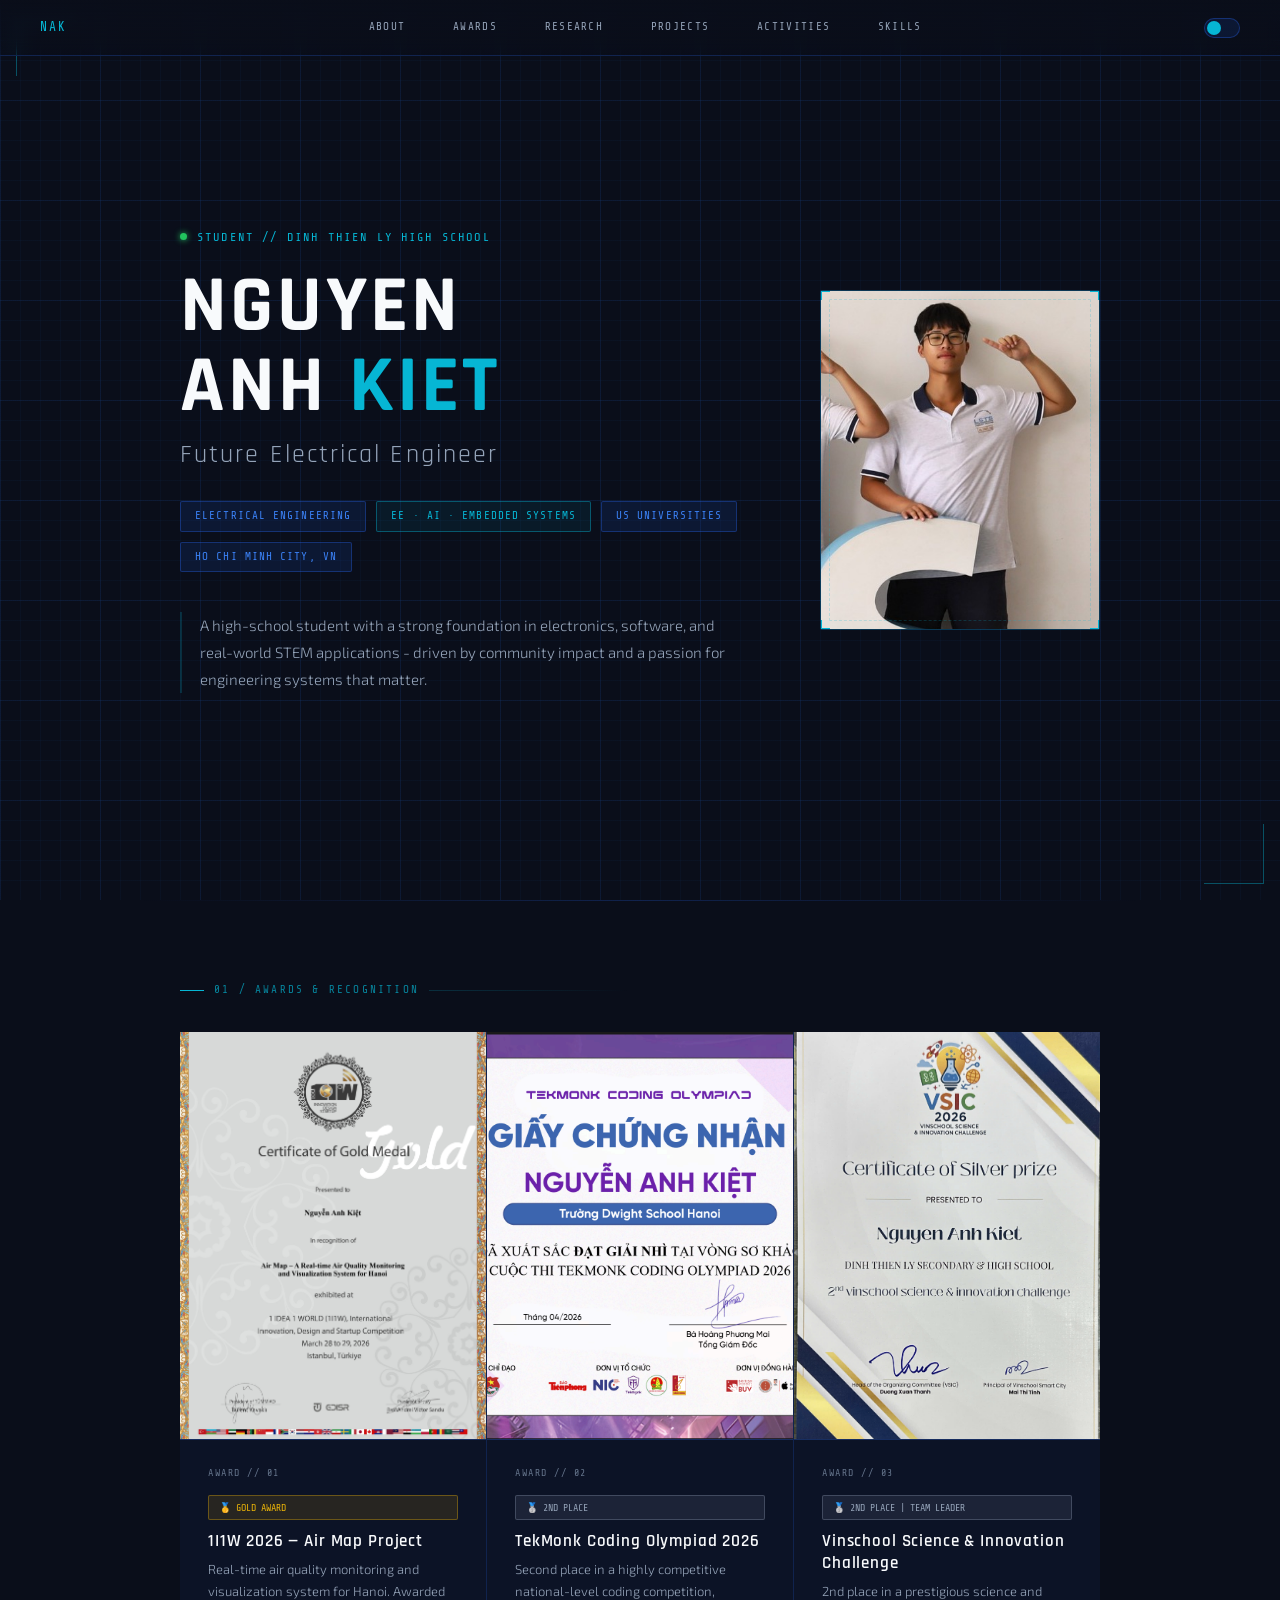
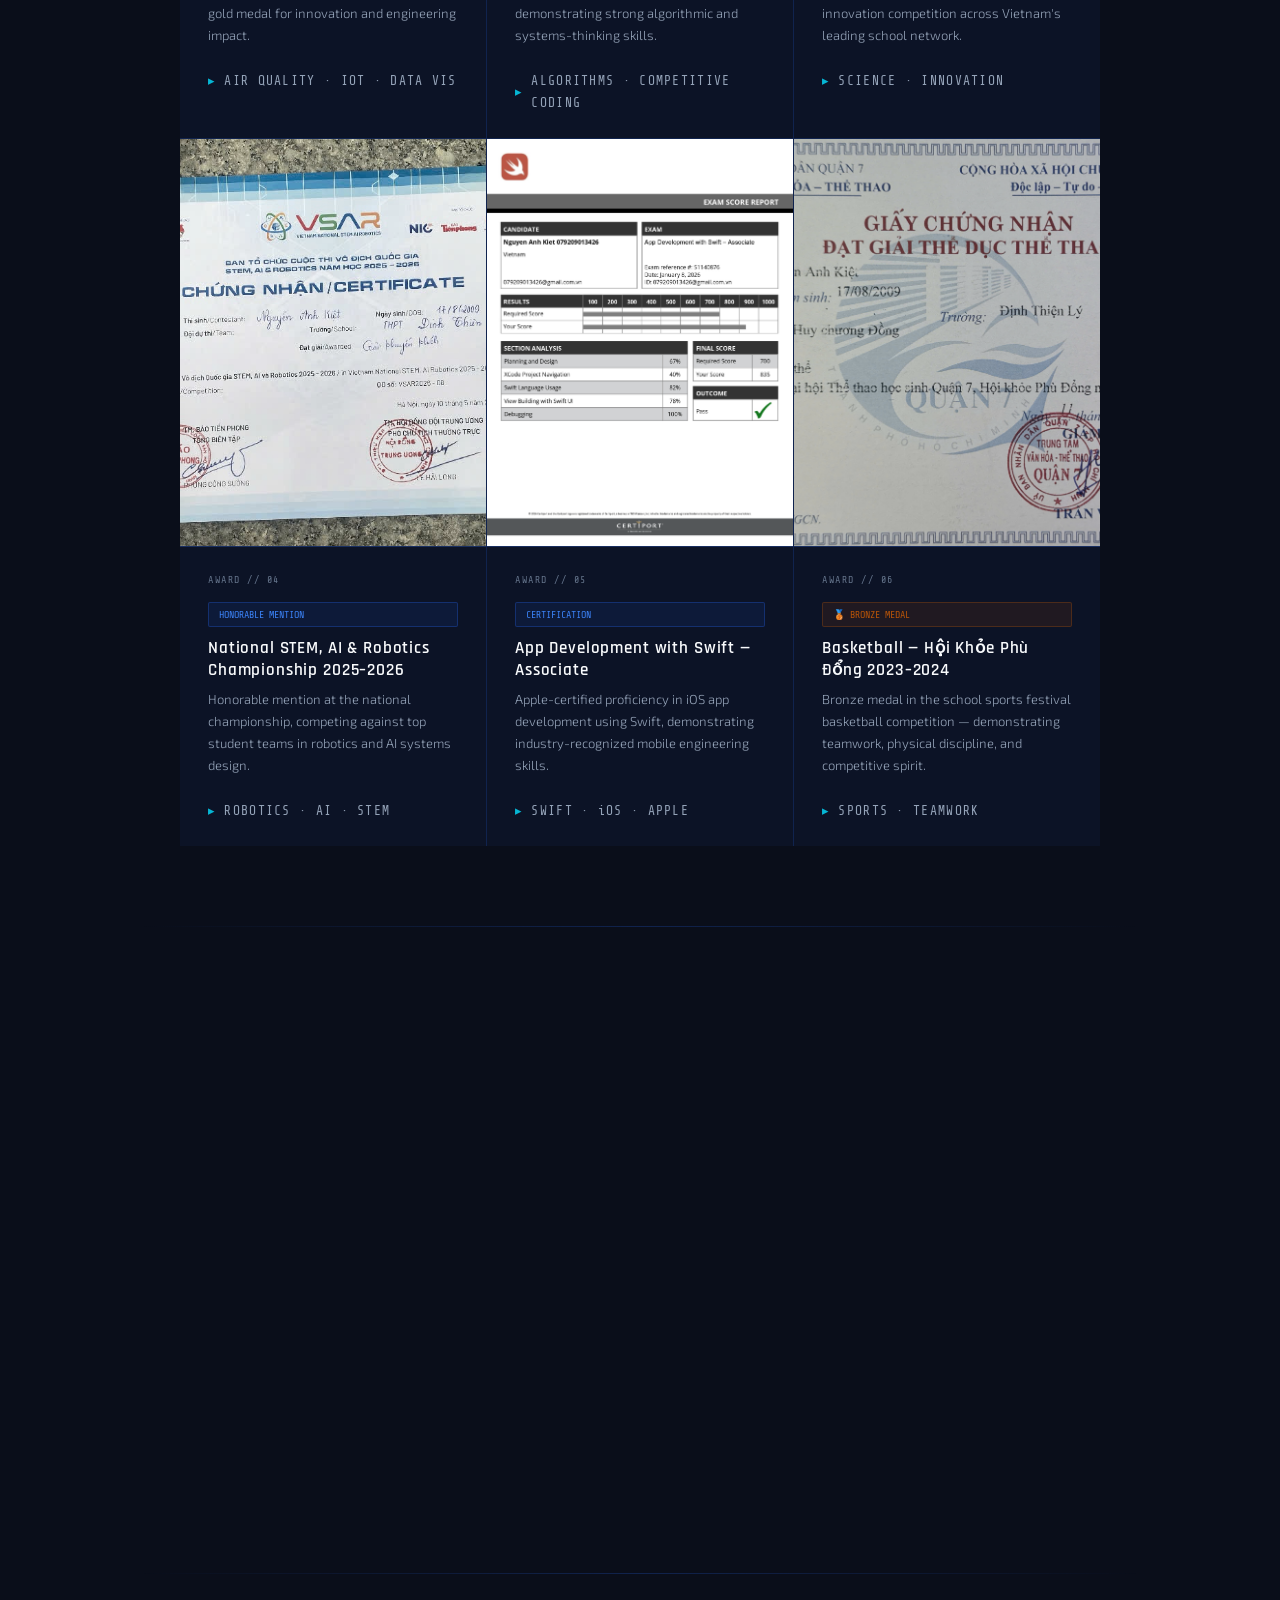
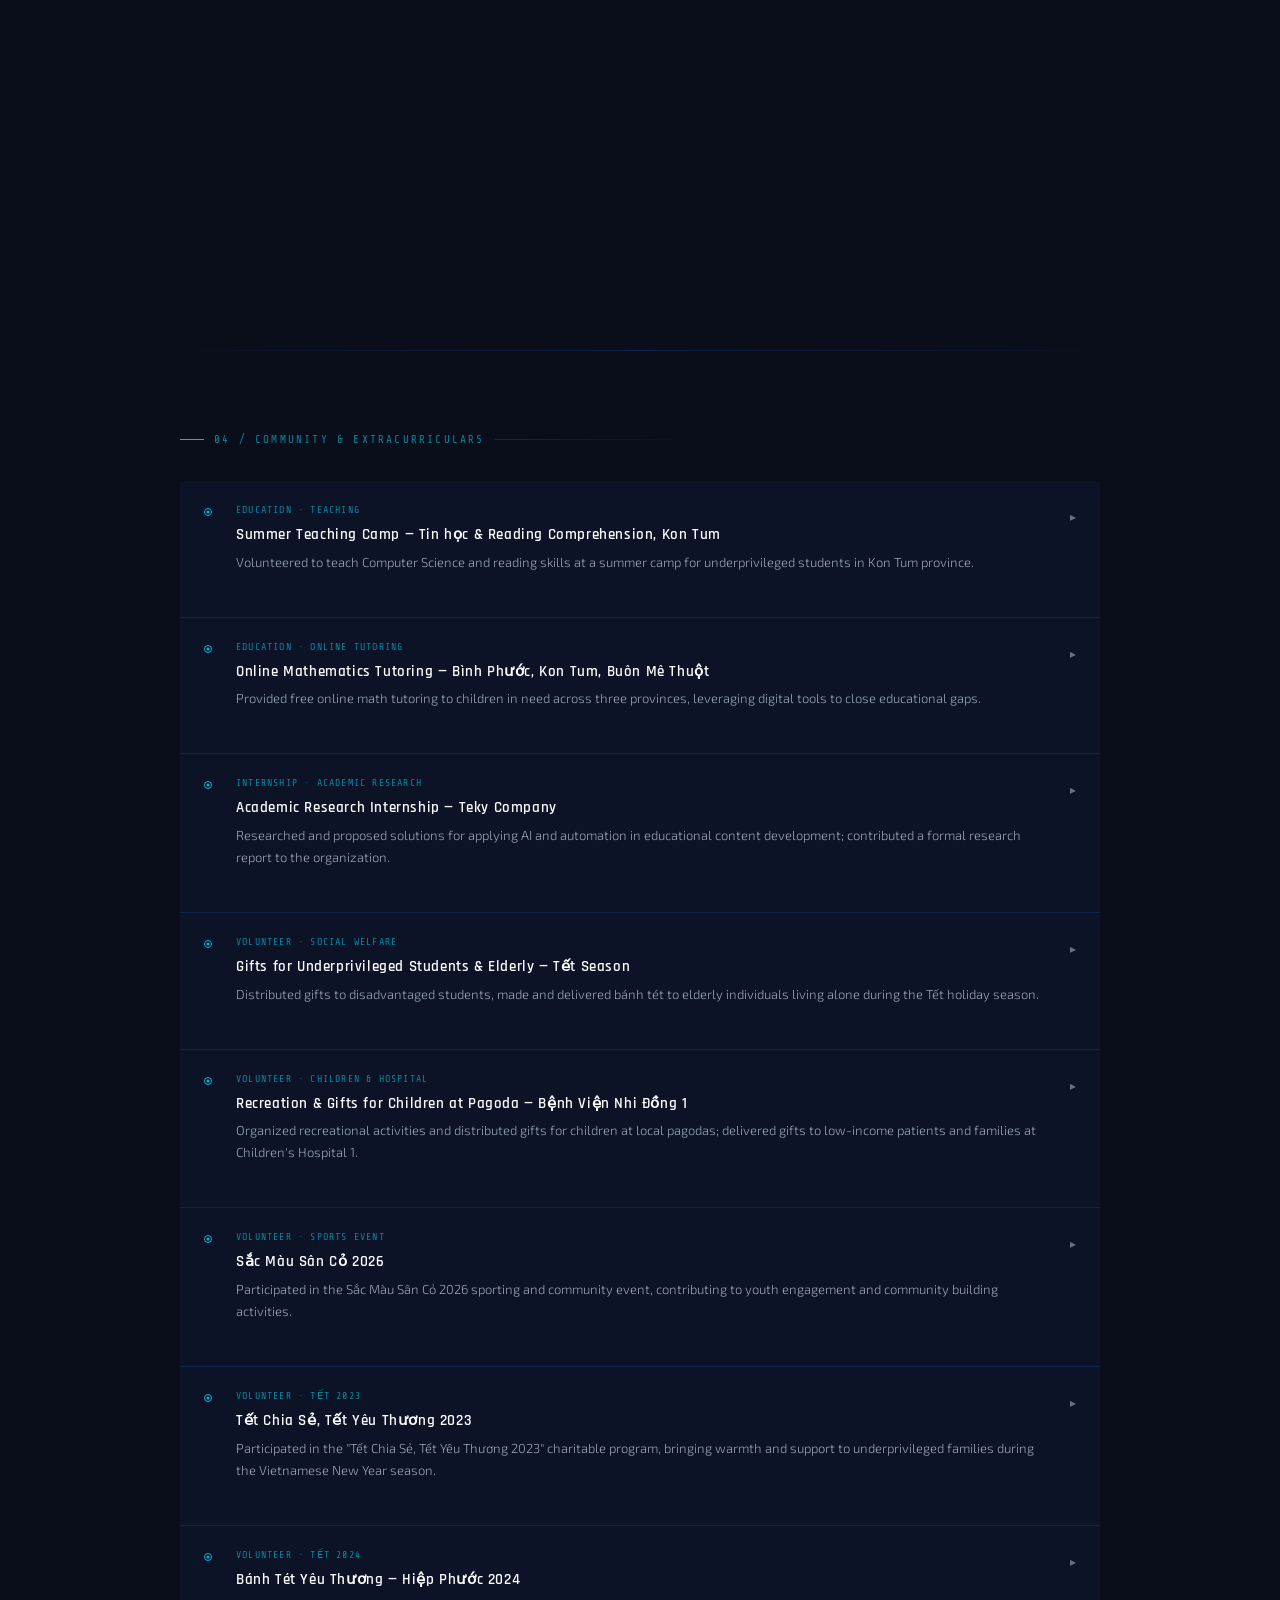
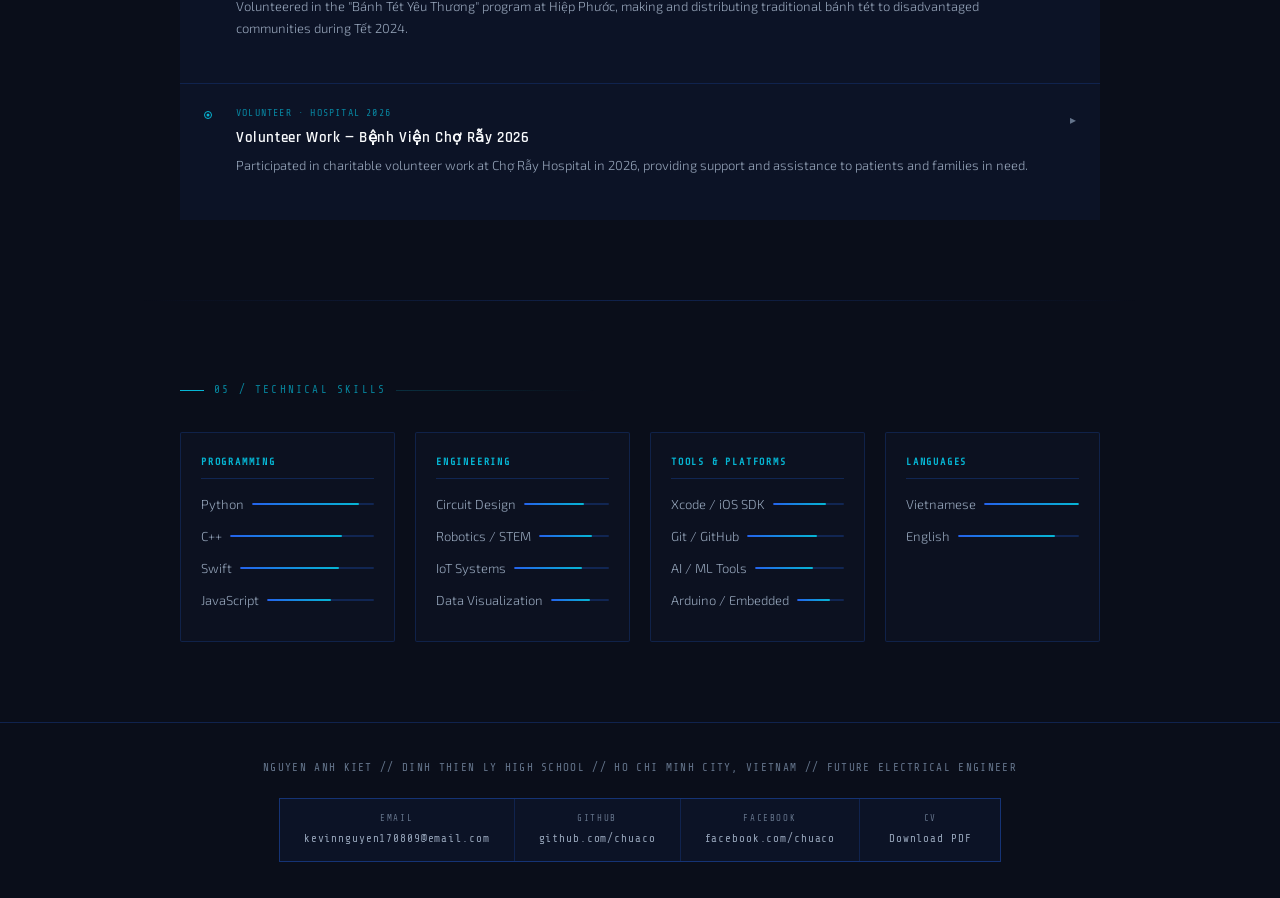
==== index.html @ 18a85298 "add new project repo" ====
<!DOCTYPE html>
<html lang="en">

  <head>
    <meta charset="UTF-8">
    <meta name="viewport" content="width=device-width, initial-scale=1.0">
    <title>Nguyen Anh Kiet Personal Website</title>
    <link rel="stylesheet" href="main.css">
    <link
      href="https://fonts.googleapis.com/css2?family=Share+Tech+Mono&family=Rajdhani:wght@300;400;500;600;700&family=Exo+2:wght@300;400;500;600&display=swap"
      rel="stylesheet">
  </head>

  <body>
    <div class="corner-tl"></div>
    <div class="corner-br"></div>

    <nav>
      <div class="nav-logo">NAK</div>
      <ul class="nav-links">
        <li><a href="#hero">About</a></li>
        <li><a href="#achievements">Awards</a></li>
        <li><a href="#research">Research</a></li>
        <li><a href="#projects">Projects</a></li>
        <li><a href="#activities">Activities</a></li>
        <li><a href="#skills">Skills</a></li>
      </ul>
      <button class="theme-toggle" id="themeToggle" aria-label="Toggle theme"></button>
    </nav>

    <main>
      <!-- HERO -->
      <section id="hero">
        <div class="hero-inner">
          <div class="hero-left">
            <div class="hero-status">
              <span class="status-dot"></span>
              STUDENT // DINH THIEN LY HIGH SCHOOL
            </div>
            <h1 class="hero-name">NGUYEN<br>ANH <span class="accent">KIET</span></h1>
            <div class="hero-subtitle">Future Electrical Engineer</div>
            <div class="hero-tags">
              <span class="tag">ELECTRICAL ENGINEERING</span>
              <span class="tag cyan">EE · AI · EMBEDDED SYSTEMS</span>
              <span class="tag">US UNIVERSITIES</span>
              <span class="tag">HO CHI MINH CITY, VN</span>
            </div>
            <p class="hero-desc">
              A high-school student with a strong foundation in electronics, software, and real-world STEM applications
              -
              driven by community impact and a passion for engineering systems that matter.
            </p>
          </div>

          <div class="hero-right">
            <div class="avatar-wrap">
              <div class="corner-mark tl"></div>
              <div class="corner-mark tr"></div>
              <div class="corner-mark bl"></div>
              <div class="corner-mark br"></div>
              <img src="assets/avt.jpg" alt="Nguyễn Anh Kiệt" class="avatar-img">
            </div>
          </div>
        </div>

      </section>

      <div class="divider"></div>

      <!-- ACHIEVEMENTS -->
      <section id="achievements" class="reveal">
        <div class="section-label">01 / Awards &amp; Recognition</div>

        <div class="card-grid" style="margin-top: 32px;">
          <div class="card">
            <img src="assets/h&a/1I1W.jpg" alt="Award photo" class="card-img">
            <div class="card-body">
              <div class="card-num">AWARD // 01</div>
              <div class="award-badge gold">🥇 GOLD AWARD</div>
              <h3>1I1W 2026 — Air Map Project</h3>
              <p>Real-time air quality monitoring and visualization system for Hanoi. Awarded gold medal for innovation
                and engineering impact.</p>
              <p class="blueprint-note">AIR QUALITY · IOT · DATA VIS</p>
            </div>
          </div>

          <div class="card">
            <img src="assets/h&a/Tekmonk sơ khảo.png" alt="Award photo" class="card-img">
            <div class="card-body">
              <div class="card-num">AWARD // 02</div>
              <div class="award-badge silver">🥈 2ND PLACE</div>
              <h3>TekMonk Coding Olympiad 2026</h3>
              <p>Second place in a highly competitive national-level coding competition, demonstrating strong
                algorithmic
                and systems-thinking skills.</p>
              <p class="blueprint-note">ALGORITHMS · COMPETITIVE CODING</p>
            </div>
          </div>

          <div class="card">
            <img src="assets/h&a/VSIC.jpg" alt="Award photo" class="card-img">
            <div class="card-body">
              <div class="card-num">AWARD // 03</div>
              <div class="award-badge silver">🥈 2ND PLACE | TEAM LEADER</div>
              <h3>Vinschool Science &amp; Innovation Challenge</h3>
              <p>2nd place in a prestigious science and innovation competition across Vietnam's leading school network.
              </p>
              <p class="blueprint-note">SCIENCE · INNOVATION</p>
            </div>
          </div>

          <div class="card">
            <img src="assets/h&a/tekmonk quốc gia.jpg" alt="Award photo" class="card-img">
            <div class="card-body">
              <div class="card-num">AWARD // 04</div>
              <div class="award-badge cert">HONORABLE MENTION</div>
              <h3>National STEM, AI &amp; Robotics Championship 2025–2026</h3>
              <p>Honorable mention at the national championship, competing against top student teams in robotics and AI
                systems design.</p>
              <p class="blueprint-note">ROBOTICS · AI · STEM</p>
            </div>
          </div>

          <div class="card">
            <img src="assets/h&a/apple swift associate.jpg" alt="Award photo" class="card-img">
            <div class="card-body">
              <div class="card-num">AWARD // 05</div>
              <div class="award-badge cert">CERTIFICATION</div>
              <h3>App Development with Swift — Associate</h3>
              <p>Apple-certified proficiency in iOS app development using Swift, demonstrating industry-recognized
                mobile
                engineering skills.</p>
              <p class="blueprint-note">SWIFT · iOS · APPLE</p>
            </div>
          </div>

          <div class="card">
            <img src="assets/h&a/Bóng rổ quận 7.jpg" alt="Award photo" class="card-img">
            <div class="card-body">
              <div class="card-num">AWARD // 06</div>
              <div class="award-badge bronze">🥉 BRONZE MEDAL</div>
              <h3>Basketball — Hội Khỏe Phù Đổng 2023–2024</h3>
              <p>Bronze medal in the school sports festival basketball competition — demonstrating teamwork, physical
                discipline, and competitive spirit.</p>
              <p class="blueprint-note">SPORTS · TEAMWORK</p>
            </div>
          </div>
        </div>
      </section>

      <div class="divider"></div>

      <!-- RESEARCH -->
      <section id="research" class="reveal">
        <div class="section-label">02 / Research</div>
        <div style="margin-top: 32px;">
          <div class="rp-card">
            <div class="rp-body">
              <div class="rp-label">RESEARCH // 01 — PUBLISHED (IJMSM)</div>
              <h3>Applications of AI and IoT to Develop Intelligent Car Parking Systems in Hanoi, Vietnam</h3>

              <div class="rp-meta">
                <span><strong>Authors:</strong> Lam An Binh, Le Ba Duc, Nguyen Do Anh Dung, Duong Tuan Dung, Nguyen Anh
                  Kiet,
                  Vu Xuan Manh</span>
                <span><strong>Journal:</strong> International Journal of Multidisciplinary on Science and Management
                  (ISSN:
                  3048-5037)</span>
                <span><strong>Published:</strong> May 26, 2026 (Vol. 3, Issue 2, pp. 163-168)</span>
                <span><strong>DOI:</strong> <a rel="noopener" href="https://ijmsm.org/ijmsm-v3i2p119.html"
                    target="_blank">10.71141/30485037/V3I2P119</a></span>
              </div>

              <p>
                This research addresses Hanoi's severe traffic congestion and parking shortage, where current facilities
                meet
                only 8-10% of total demand.
                The paper proposes an Intelligent Car Parking System (ICPS) integrating IoT and AI technologies. Key
                implementations include
                ultrasonic and geomagnetic sensors for real-time occupancy tracking, cloud database integration, and
                computer
                vision algorithms
                (OpenCV) for automated license plate recognition (ANPR) and security surveillance.
              </p>
            </div>

            <a href="https://ijmsm.org/volume3-issue2/IJMSM-V3I2P119.pdf" target="_blank" class="rp-pdf-link-wrap">
              <div class="rp-pdf-icon">
                <svg viewBox="0 0 24 24" fill="none" xmlns="http://www.w3.org/2000/svg">
                  <path
                    d="M14 2H6C5.46957 2 4.96086 2.21071 4.58579 2.58579C4.21071 2.96086 4 3.46957 4 4V20C4 20.5304 4.21071 21.0391 4.58579 21.4142C4.96086 21.7893 5.46957 22 6 22H18C18.5304 22 19.0391 21.7893 19.4142 21.4142C19.7893 21.0391 20 20.5304 20 20V8L14 2Z"
                    stroke="currentColor" stroke-width="2" stroke-linecap="round" stroke-linejoin="round" />
                  <path d="M14 2V8H20" stroke="currentColor" stroke-width="2" stroke-linecap="round"
                    stroke-linejoin="round" />
                </svg>
              </div>
              <span class="rp-pdf-text">VIEW FULL PDF</span>
              <span class="rp-pdf-sub">IJMSM-V3I2P119.pdf</span>
            </a>

          </div>
        </div>
      </section>

      <div class="divider"></div>

      <!-- PROJECTS -->
      <section id="projects" class="reveal">
        <div class="section-label">03 / Personal Projects</div>
        <div style="margin-top: 32px;">
          <div class="rp-card">
            <div class="rp-body">
              <div class="rp-label">PROJECT // 01 — IN PROGRESS</div>
              <h3>[ Title Coming Soon ]</h3>
              <p>Personal engineering and software project details will be showcased here.</p>
            </div>
            <div class="rp-img-wrap">
              <img src="" alt="Research photo" class="rp-img">
            </div>
          </div>
        </div>
      </section>

      <div class="divider"></div>

      <!-- ACTIVITIES -->
      <section id="activities" class="reveal">
        <div class="section-label">04 / Community &amp; Extracurriculars</div>

        <div class="activity-list" style="margin-top: 32px;">

          <div class="activity-item" data-index="0">
            <div class="activity-dot"></div>
            <div class="activity-content">
              <div class="activity-type">Education · Teaching</div>
              <h4>Summer Teaching Camp — Tin học &amp; Reading Comprehension, Kon Tum</h4>
              <p>Volunteered to teach Computer Science and reading skills at a summer camp for underprivileged students
                in Kon
                Tum province.</p>
            </div>
            <span class="activity-toggle">▸</span>
            <div class="activity-gallery">
              <img src="assets/s&a/Dạy Học Tin - Đọc Hiểu Kon Tum/cert_kontum.jpg" alt="">
              <img src="assets/s&a/Dạy Học Tin - Đọc Hiểu Kon Tum/kontum (1).jpg" alt="">
              <img src="assets/s&a/Dạy Học Tin - Đọc Hiểu Kon Tum/kontum (2).jpg" alt="">
              <img src="assets/s&a/Dạy Học Tin - Đọc Hiểu Kon Tum/kontum (3).jpg" alt="">
              <img src="assets/s&a/Dạy Học Tin - Đọc Hiểu Kon Tum/kontum (4).jpg" alt="">
              <img src="assets/s&a/Dạy Học Tin - Đọc Hiểu Kon Tum/kontum (5).jpg" alt="">
              <img src="assets/s&a/Dạy Học Tin - Đọc Hiểu Kon Tum/kontum (6).jpg" alt="">
            </div>
          </div>

          <div class="activity-item" data-index="1">
            <div class="activity-dot"></div>
            <div class="activity-content">
              <div class="activity-type">Education · Online Tutoring</div>
              <h4>Online Mathematics Tutoring — Bình Phước, Kon Tum, Buôn Mê Thuột</h4>
              <p>Provided free online math tutoring to children in need across three provinces, leveraging digital tools
                to
                close educational gaps.</p>
            </div>
            <span class="activity-toggle">▸</span>
            <div class="activity-gallery">
              <img src="assets/s&a/Dạy học Toán/daytoan (1).jpg" alt="">
              <img src="assets/s&a/Dạy học Toán/daytoan (2).jpg" alt="">
              <img src="assets/s&a/Dạy học Toán/daytoan (3).jpg" alt="">
            </div>
          </div>

          <div class="activity-item" data-index="2">
            <div class="activity-dot"></div>
            <div class="activity-content">
              <div class="activity-type">Internship · Academic Research</div>
              <h4>Academic Research Internship — Teky Company</h4>
              <p>Researched and proposed solutions for applying AI and automation in educational content development;
                contributed a formal research report to the organization.</p>
            </div>
            <span class="activity-toggle">▸</span>
            <div class="activity-gallery">
              <img src="assets/s&a/Thực tập hè Teky 2025/cert_teky.jpg" alt="">
              <img src="assets/s&a/Thực tập hè Teky 2025/teky (1).jpg" alt="">
              <img src="assets/s&a/Thực tập hè Teky 2025/teky (2).jpg" alt="">
              <img src="assets/s&a/Thực tập hè Teky 2025/teky (3).jpg" alt="">
              <img src="assets/s&a/Thực tập hè Teky 2025/teky (4).jpg" alt="">
              <img src="assets/s&a/Thực tập hè Teky 2025/teky (5).jpg" alt="">
              <img src="assets/s&a/Thực tập hè Teky 2025/teky (6).jpg" alt="">
              <img src="assets/s&a/Thực tập hè Teky 2025/teky (7).jpg" alt="">
              <img src="assets/s&a/Thực tập hè Teky 2025/teky (8).jpg" alt="">
              <img src="assets/s&a/Thực tập hè Teky 2025/teky (9).jpg" alt="">
              <img src="assets/s&a/Thực tập hè Teky 2025/teky (10).jpg" alt="">
            </div>
          </div>

          <div class="activity-item" data-index="3">
            <div class="activity-dot"></div>
            <div class="activity-content">
              <div class="activity-type">Volunteer · Social Welfare</div>
              <h4>Gifts for Underprivileged Students &amp; Elderly — Tết Season</h4>
              <p>Distributed gifts to disadvantaged students, made and delivered bánh tét to elderly individuals living
                alone
                during the Tết holiday season.</p>
            </div>
            <span class="activity-toggle">▸</span>
            <div class="activity-gallery">
              <img src="assets/s&a/Quà tết lớp 9/cert_quatet.jpg" alt="">
              <img src="assets/s&a/Quà tết lớp 9/quatet (1).jpg" alt="">
              <img src="assets/s&a/Quà tết lớp 9/quatet (2).jpg" alt="">
              <img src="assets/s&a/Quà tết lớp 9/quatet (3).jpg" alt="">
              <img src="assets/s&a/Quà tết lớp 9/quatet (4).jpg" alt="">
              <img src="assets/s&a/Quà tết lớp 9/quatet (5).jpg" alt="">
            </div>
          </div>

          <div class="activity-item" data-index="4">
            <div class="activity-dot"></div>
            <div class="activity-content">
              <div class="activity-type">Volunteer · Children &amp; Hospital</div>
              <h4>Recreation &amp; Gifts for Children at Pagoda — Bệnh Viện Nhi Đồng 1</h4>
              <p>Organized recreational activities and distributed gifts for children at local pagodas; delivered gifts
                to
                low-income patients and families at Children's Hospital 1.</p>
            </div>
            <span class="activity-toggle">▸</span>
            <div class="activity-gallery">
              <img src="assets/s&a/Bệnh viện nhi đồng 1/cert_bvnd.jpg" alt="">
              <img src="assets/s&a/Bệnh viện nhi đồng 1/bvnd (1).jpg" alt="">
              <img src="assets/s&a/Bệnh viện nhi đồng 1/bvnd (2).jpg" alt="">
              <img src="assets/s&a/Bệnh viện nhi đồng 1/bvnd (3).jpg" alt="">
              <img src="assets/s&a/Bệnh viện nhi đồng 1/bvnd (4).jpg" alt="">
              <img src="assets/s&a/Bệnh viện nhi đồng 1/bvnd (5).jpg" alt="">
            </div>
          </div>

          <div class="activity-item" data-index="5">
            <div class="activity-dot"></div>
            <div class="activity-content">
              <div class="activity-type">Volunteer · Sports Event</div>
              <h4>Sắc Màu Sân Cỏ 2026</h4>
              <p>Participated in the Sắc Màu Sân Cỏ 2026 sporting and community event, contributing to youth engagement
                and
                community building activities.</p>
            </div>
            <span class="activity-toggle">▸</span>
            <div class="activity-gallery">
              <img src="assets/s&a/sacmausanco.jpg" alt="">
            </div>
          </div>

          <div class="activity-item" data-index="6">
            <div class="activity-dot"></div>
            <div class="activity-content">
              <div class="activity-type">Volunteer · Tết 2023</div>
              <h4>Tết Chia Sẻ, Tết Yêu Thương 2023</h4>
              <p>Participated in the "Tết Chia Sẻ, Tết Yêu Thương 2023" charitable program, bringing warmth and support
                to
                underprivileged families during the Vietnamese New Year season.</p>
            </div>
            <span class="activity-toggle">▸</span>
            <div class="activity-gallery">
              <img src="assets/s&a/" alt="">
            </div>
          </div>

          <div class="activity-item" data-index="7">
            <div class="activity-dot"></div>
            <div class="activity-content">
              <div class="activity-type">Volunteer · Tết 2024</div>
              <h4>Bánh Tét Yêu Thương — Hiệp Phước 2024</h4>
              <p>Volunteered in the "Bánh Tét Yêu Thương" program at Hiệp Phước, making and distributing traditional
                bánh tét
                to disadvantaged communities during Tết 2024.</p>
            </div>
            <span class="activity-toggle">▸</span>
            <div class="activity-gallery">
              <img src="" alt="">
            </div>
          </div>

          <div class="activity-item" data-index="8">
            <div class="activity-dot"></div>
            <div class="activity-content">
              <div class="activity-type">Volunteer · Hospital 2026</div>
              <h4>Volunteer Work — Bệnh Viện Chợ Rẫy 2026</h4>
              <p>Participated in charitable volunteer work at Chợ Rẫy Hospital in 2026, providing support and assistance
                to
                patients and families in need.</p>
            </div>
            <span class="activity-toggle">▸</span>
            <div class="activity-gallery">
              <img src="assets/s&a/Bệnh viện Chợ Rẫy/Nguyễn Anh Kiệt_page-0003.jpg" alt="">
              <img src="assets/s&a/Bệnh viện Chợ Rẫy/IMG_20260429_113739.jpg" alt="">
              <img src="assets/s&a/Bệnh viện Chợ Rẫy/IMG_20260429_113742.jpg" alt="">
            </div>
          </div>

        </div>
      </section>

      <div class="divider"></div>

      <!-- SKILLS -->
      <section id="skills" class="reveal">
        <div class="section-label">05 / Technical Skills</div>

        <div class="skills-grid" style="margin-top: 32px;">
          <div class="skill-block">
            <h4>Programming</h4>
            <div class="skill-item">
              <span>Python</span>
              <div class="skill-bar-wrap">
                <div class="skill-bar" style="width: 88%"></div>
              </div>
            </div>
            <div class="skill-item">
              <span>C++</span>
              <div class="skill-bar-wrap">
                <div class="skill-bar" style="width: 78%"></div>
              </div>
            </div>
            <div class="skill-item">
              <span>Swift</span>
              <div class="skill-bar-wrap">
                <div class="skill-bar" style="width: 74%"></div>
              </div>
            </div>
            <div class="skill-item">
              <span>JavaScript</span>
              <div class="skill-bar-wrap">
                <div class="skill-bar" style="width: 60%"></div>
              </div>
            </div>
          </div>

          <div class="skill-block">
            <h4>Engineering</h4>
            <div class="skill-item">
              <span>Circuit Design</span>
              <div class="skill-bar-wrap">
                <div class="skill-bar" style="width: 70%"></div>
              </div>
            </div>
            <div class="skill-item">
              <span>Robotics / STEM</span>
              <div class="skill-bar-wrap">
                <div class="skill-bar" style="width: 75%"></div>
              </div>
            </div>
            <div class="skill-item">
              <span>IoT Systems</span>
              <div class="skill-bar-wrap">
                <div class="skill-bar" style="width: 72%"></div>
              </div>
            </div>
            <div class="skill-item">
              <span>Data Visualization</span>
              <div class="skill-bar-wrap">
                <div class="skill-bar" style="width: 68%"></div>
              </div>
            </div>
          </div>

          <div class="skill-block">
            <h4>Tools &amp; Platforms</h4>
            <div class="skill-item">
              <span>Xcode / iOS SDK</span>
              <div class="skill-bar-wrap">
                <div class="skill-bar" style="width: 74%"></div>
              </div>
            </div>
            <div class="skill-item">
              <span>Git / GitHub</span>
              <div class="skill-bar-wrap">
                <div class="skill-bar" style="width: 72%"></div>
              </div>
            </div>
            <div class="skill-item">
              <span>AI / ML Tools</span>
              <div class="skill-bar-wrap">
                <div class="skill-bar" style="width: 65%"></div>
              </div>
            </div>
            <div class="skill-item">
              <span>Arduino / Embedded</span>
              <div class="skill-bar-wrap">
                <div class="skill-bar" style="width: 70%"></div>
              </div>
            </div>
          </div>

          <div class="skill-block">
            <h4>Languages</h4>
            <div class="skill-item">
              <span>Vietnamese</span>
              <div class="skill-bar-wrap">
                <div class="skill-bar" style="width: 100%"></div>
              </div>
            </div>
            <div class="skill-item">
              <span>English</span>
              <div class="skill-bar-wrap">
                <div class="skill-bar" style="width: 80%"></div>
              </div>
            </div>
          </div>
        </div>
      </section>
    </main>

    <footer>
      <div class="footer-inner">
        <p class="footer-name">NGUYEN ANH KIET // DINH THIEN LY HIGH SCHOOL // HO CHI MINH CITY, VIETNAM // FUTURE
          ELECTRICAL ENGINEER
        </p>
        <div class="footer-links">
          <a href="mailto:kevinnguyen170809@email.com" class="footer-link">
            <span class="footer-link-label">EMAIL</span>
            <span class="footer-link-value">kevinnguyen170809@email.com</span>
          </a>
          <a href="https://github.com/chuaco" target="_blank" class="footer-link">
            <span class="footer-link-label">GITHUB</span>
            <span class="footer-link-value">github.com/chuaco</span>
          </a>
          <a href="https://facebook.com/chuaco" target="_blank" class="footer-link">
            <span class="footer-link-label">FACEBOOK</span>
            <span class="footer-link-value">facebook.com/chuaco</span>
          </a>
          <a href="assets/cv.pdf" target="_blank" class="footer-link">
            <span class="footer-link-label">CV</span>
            <span class="footer-link-value">Download PDF</span>
          </a>
        </div>
      </div>
    </footer>
    <script src="main.js"></script>
  </body>

</html>
---- main.css ----
:root {
    --bg: #0a0e1a;
    --bg2: #0d1222;
    --bg3: #111827;
    --grid: rgba(30, 90, 180, 0.06);
    --grid2: rgba(30, 90, 180, 0.12);
    --blue: #2563eb;
    --blue-light: #3b82f6;
    --cyan: #06b6d4;
    --cyan-dim: rgba(6, 182, 212, 0.15);
    --accent: #1d4ed8;
    --line: rgba(37, 99, 235, 0.25);
    --line2: rgba(6, 182, 212, 0.2);
    --text: #e2e8f0;
    --text2: #94a3b8;
    --text3: #64748b;
    --white: #f8fafc;
    --tag-bg: rgba(37, 99, 235, 0.12);
    --tag-border: rgba(37, 99, 235, 0.35);
    --card-bg: rgba(13, 18, 34, 0.9);
    --card-border: rgba(37, 99, 235, 0.2);
    --card-border-hover: rgba(6, 182, 212, 0.5);
    --section-label: rgba(6, 182, 212, 0.7);
}

.light {
    --bg: #f0f4ff;
    --bg2: #e8eeff;
    --bg3: #dde6ff;
    --grid: rgba(30, 90, 200, 0.04);
    --grid2: rgba(30, 90, 200, 0.09);
    --blue: #1d4ed8;
    --blue-light: #2563eb;
    --cyan: #0891b2;
    --cyan-dim: rgba(8, 145, 178, 0.1);
    --accent: #1e40af;
    --line: rgba(37, 99, 235, 0.2);
    --line2: rgba(8, 145, 178, 0.15);
    --text: #0f172a;
    --text2: #334155;
    --text3: #64748b;
    --white: #0f172a;
    --tag-bg: rgba(37, 99, 235, 0.08);
    --tag-border: rgba(37, 99, 235, 0.3);
    --card-bg: rgba(255, 255, 255, 0.85);
    --card-border: rgba(37, 99, 235, 0.15);
    --card-border-hover: rgba(8, 145, 178, 0.4);
    --section-label: rgba(8, 145, 178, 0.8);
}

*,
*::before,
*::after {
    box-sizing: border-box;
    margin: 0;
    padding: 0;
}

html {
    scroll-behavior: smooth;
}

body {
    background: var(--bg);
    color: var(--text);
    font-family: 'Exo 2', sans-serif;
    font-weight: 300;
    line-height: 1.7;
    min-height: 100vh;
    overflow-x: hidden;
    transition: background 0.4s, color 0.4s;
}

/* Blueprint grid background */
body::before {
    content: '';
    position: fixed;
    inset: 0;
    background-image:
        linear-gradient(var(--grid2) 1px, transparent 1px),
        linear-gradient(90deg, var(--grid2) 1px, transparent 1px),
        linear-gradient(var(--grid) 1px, transparent 1px),
        linear-gradient(90deg, var(--grid) 1px, transparent 1px);
    background-size: 100px 100px, 100px 100px, 20px 20px, 20px 20px;
    pointer-events: none;
    z-index: 0;
    transition: background-image 0.4s;
}

/* Corner decorations */
.corner-tl,
.corner-br {
    position: fixed;
    width: 60px;
    height: 60px;
    z-index: 5;
    opacity: 0.4;
}

.corner-tl {
    top: 16px;
    left: 16px;
    border-top: 1.5px solid var(--cyan);
    border-left: 1.5px solid var(--cyan);
}

.corner-br {
    bottom: 16px;
    right: 16px;
    border-bottom: 1.5px solid var(--cyan);
    border-right: 1.5px solid var(--cyan);
}

/* NAV */
nav {
    position: fixed;
    top: 0;
    left: 0;
    right: 0;
    z-index: 100;
    display: flex;
    align-items: center;
    justify-content: space-between;
    padding: 0 40px;
    height: 56px;
    background: linear-gradient(to bottom, var(--bg) 0%, transparent 100%);
    border-bottom: 1px solid var(--line);
    backdrop-filter: blur(8px);
    -webkit-backdrop-filter: blur(8px);
}

.nav-logo {
    font-family: 'Share Tech Mono', monospace;
    font-size: 13px;
    color: var(--cyan);
    letter-spacing: 0.15em;
    text-transform: uppercase;
}

.nav-links {
    display: flex;
    gap: 28px;
    list-style: none;
    font-family: 'Share Tech Mono', monospace;
    font-size: 11px;
    letter-spacing: 0.12em;
    text-transform: uppercase;
}

.nav-links a {
    color: var(--text2);
    text-decoration: none;
    transition: color 0.2s;
    position: relative;
}

.nav-links a::before {
    content: '//';
    color: var(--cyan);
    margin-right: 5px;
    opacity: 0;
    transition: opacity 0.2s;
}

.nav-links a:hover {
    color: var(--cyan);
}

.nav-links a:hover::before {
    opacity: 1;
}

.theme-toggle {
    width: 36px;
    height: 20px;
    background: var(--tag-bg);
    border: 1px solid var(--tag-border);
    border-radius: 10px;
    cursor: pointer;
    position: relative;
    transition: background 0.3s;
    flex-shrink: 0;
}

.theme-toggle::after {
    content: '';
    position: absolute;
    top: 2px;
    left: 2px;
    width: 14px;
    height: 14px;
    border-radius: 50%;
    background: var(--cyan);
    transition: transform 0.3s;
}

.light .theme-toggle::after {
    transform: translateX(16px);
}

/* SECTIONS */
main {
    position: relative;
    z-index: 1;
}

section {
    max-width: 1000px;
    margin: 0 auto;
    padding: 80px 40px;
}

.section-label {
    font-family: 'Share Tech Mono', monospace;
    font-size: 11px;
    color: var(--section-label);
    letter-spacing: 0.2em;
    text-transform: uppercase;
    margin-bottom: 8px;
    display: flex;
    align-items: center;
    gap: 10px;
}

.section-label::before {
    content: '';
    display: block;
    width: 24px;
    height: 1px;
    background: var(--cyan);
}

.section-label::after {
    content: '';
    display: block;
    flex: 1;
    height: 1px;
    background: linear-gradient(to right, var(--line2), transparent);
    max-width: 200px;
}

/* HERO */
#hero {
    min-height: 100vh;
    display: flex;
    flex-direction: column;
    justify-content: center;
    padding-top: 100px;
    padding-bottom: 80px;
    position: relative;
}

.hero-inner {
    display: flex;
    align-items: center;
    gap: 60px;
}

.hero-left {
    flex: 1;
    min-width: 0;
}

.hero-right {
    flex-shrink: 0;
}

.hero-status {
    font-family: 'Share Tech Mono', monospace;
    font-size: 12px;
    color: var(--cyan);
    letter-spacing: 0.18em;
    margin-bottom: 20px;
    display: flex;
    align-items: center;
    gap: 10px;
}

.status-dot {
    width: 7px;
    height: 7px;
    border-radius: 50%;
    background: #22c55e;
    box-shadow: 0 0 6px #22c55e;
    animation: pulse 2s infinite;
}

@keyframes pulse {

    0%,
    100% {
        opacity: 1;
    }

    50% {
        opacity: 0.4;
    }
}

.hero-name {
    font-family: 'Rajdhani', sans-serif;
    font-size: clamp(42px, 7vw, 80px);
    font-weight: 700;
    line-height: 1.0;
    letter-spacing: 0.04em;
    color: var(--white);
    margin-bottom: 6px;
}

.hero-name .accent {
    color: var(--cyan);
}

.hero-subtitle {
    font-family: 'Rajdhani', sans-serif;
    font-size: clamp(18px, 3vw, 26px);
    font-weight: 400;
    color: var(--text2);
    letter-spacing: 0.08em;
    margin-bottom: 24px;
}

.hero-tags {
    display: flex;
    flex-wrap: wrap;
    gap: 10px;
    margin-bottom: 40px;
}

.tag {
    font-family: 'Share Tech Mono', monospace;
    font-size: 11px;
    padding: 5px 14px;
    border: 1px solid var(--tag-border);
    background: var(--tag-bg);
    color: var(--blue-light);
    letter-spacing: 0.1em;
    border-radius: 2px;
}

.tag.cyan {
    border-color: rgba(6, 182, 212, 0.4);
    background: rgba(6, 182, 212, 0.08);
    color: var(--cyan);
}

.hero-desc {
    font-size: 15px;
    color: var(--text2);
    max-width: 560px;
    line-height: 1.8;
    border-left: 2px solid var(--line2);
    padding-left: 18px;
}

.hero-graphic {
    position: absolute;
    right: -20px;
    top: 50%;
    transform: translateY(-50%);
    width: 320px;
    height: 320px;
    opacity: 0.07;
    pointer-events: none;
}

/* AVATAR AREA */
.avatar-wrap {
    width: 280px;
    height: 340px;
    border: 1.5px solid var(--line2);
    border-radius: 2px;
    background: var(--tag-bg);
    position: relative;
    overflow: hidden;
    margin-bottom: 0;
}

.avatar-wrap::before {
    content: '';
    position: absolute;
    inset: 8px;
    border: 1px dashed rgba(6, 182, 212, 0.2);
    border-radius: 1px;
    z-index: 1;
    pointer-events: none;
}

.avatar-img {
    width: 100%;
    height: 100%;
    object-fit: cover;
    display: block;
    object-position: center 10%;
}

.corner-mark {
    position: absolute;
    width: 10px;
    height: 10px;
}

.corner-mark.tl {
    top: -1px;
    left: -1px;
    border-top: 2px solid var(--cyan);
    border-left: 2px solid var(--cyan);
}

.corner-mark.tr {
    top: -1px;
    right: -1px;
    border-top: 2px solid var(--cyan);
    border-right: 2px solid var(--cyan);
}

.corner-mark.bl {
    bottom: -1px;
    left: -1px;
    border-bottom: 2px solid var(--cyan);
    border-left: 2px solid var(--cyan);
}

.corner-mark.br {
    bottom: -1px;
    right: -1px;
    border-bottom: 2px solid var(--cyan);
    border-right: 2px solid var(--cyan);
}

/* CARDS */
.card-grid {
    display: grid;
    grid-template-columns: repeat(auto-fit, minmax(280px, 1fr));
    gap: 1px;
    background: var(--line);
}

.card {
    background: var(--card-bg);
    border: none;
    padding: 0;
    position: relative;
    transition: background 0.25s;
    display: flex;
    flex-direction: column;
}

.card:hover {
    background: rgba(37, 99, 235, 0.06);
}

.card-img {
    width: 100%;
    aspect-ratio: 3 / 4;
    object-fit: cover;
    display: block;
    border-bottom: 1px solid var(--line);
    filter: grayscale(20%);
    transition: filter 0.3s;
    background: var(--tag-bg);
}

.card-img[src=""] {
    display: none;
}

.card:hover .card-img {
    filter: grayscale(0%);
}


.card-body {
    padding: 24px 28px;
    flex: 1;
    display: flex;
    flex-direction: column;
}

.card-num {
    font-family: 'Share Tech Mono', monospace;
    font-size: 10px;
    color: var(--text3);
    letter-spacing: 0.15em;
    margin-bottom: 14px;
}

.card-icon {
    font-size: 22px;
    margin-bottom: 12px;
}

.card-body h3,
.card h3 {
    font-family: 'Rajdhani', sans-serif;
    font-size: 17px;
    font-weight: 600;
    color: var(--white);
    letter-spacing: 0.05em;
    margin-bottom: 6px;
    line-height: 1.3;
}

.card-body p,
.card p {
    font-size: 13px;
    color: var(--text2);
    line-height: 1.7;
}

.award-badge {
    display: inline-flex;
    align-items: center;
    gap: 5px;
    font-family: 'Share Tech Mono', monospace;
    font-size: 10px;
    padding: 3px 10px;
    margin-bottom: 10px;
    border-radius: 2px;
}

.gold {
    background: rgba(234, 179, 8, 0.12);
    border: 1px solid rgba(234, 179, 8, 0.35);
    color: #eab308;
}

.silver {
    background: rgba(148, 163, 184, 0.12);
    border: 1px solid rgba(148, 163, 184, 0.3);
    color: #94a3b8;
}

.bronze {
    background: rgba(180, 83, 9, 0.12);
    border: 1px solid rgba(180, 83, 9, 0.3);
    color: #b45309;
}

.cert {
    background: rgba(37, 99, 235, 0.1);
    border: 1px solid rgba(37, 99, 235, 0.3);
    color: var(--blue-light);
}

/* SKILLS */
.skills-grid {
    display: grid;
    grid-template-columns: repeat(auto-fit, minmax(180px, 1fr));
    gap: 20px;
}

.skill-block {
    padding: 20px;
    background: var(--card-bg);
    border: 1px solid var(--card-border);
    border-radius: 2px;
    transition: border-color 0.25s;
}

.skill-block:hover {
    border-color: var(--card-border-hover);
}

.skill-block h4 {
    font-family: 'Share Tech Mono', monospace;
    font-size: 10px;
    color: var(--cyan);
    letter-spacing: 0.18em;
    text-transform: uppercase;
    margin-bottom: 14px;
    border-bottom: 1px solid var(--line);
    padding-bottom: 8px;
}

.skill-item {
    display: flex;
    align-items: center;
    gap: 8px;
    margin-bottom: 10px;
}

.skill-item span {
    font-size: 13px;
    color: var(--text2);
}

.skill-bar-wrap {
    flex: 1;
    height: 2px;
    background: var(--line);
    border-radius: 1px;
    overflow: hidden;
}

.skill-bar {
    height: 100%;
    background: linear-gradient(to right, var(--blue), var(--cyan));
    border-radius: 1px;
}

/* ACTIVITIES */
.activity-list {
    display: flex;
    flex-direction: column;
    gap: 1px;
    background: var(--line);
}

.activity-item {
    display: flex;
    gap: 24px;
    align-items: flex-start;
    padding: 20px 24px;
    background: var(--card-bg);
    transition: background 0.2s;
}

.activity-item:hover {
    background: rgba(37, 99, 235, 0.05);
}

.activity-img {
    width: 100%;
    height: 100%;
    object-fit: cover;
    display: block;
    filter: grayscale(20%);
    transition: filter 0.3s;
    background: var(--tag-bg);
}

.activity-img[src=""] {
    display: none;
}

.activity-item:hover .activity-img {
    filter: grayscale(0%);
}

.activity-dot {
    width: 8px;
    height: 8px;
    border: 1.5px solid var(--cyan);
    border-radius: 50%;
    margin-top: 7px;
    flex-shrink: 0;
    position: relative;
}

.activity-dot::after {
    content: '';
    position: absolute;
    top: 50%;
    left: 50%;
    transform: translate(-50%, -50%);
    width: 3px;
    height: 3px;
    background: var(--cyan);
    border-radius: 50%;
}

.activity-content {
    flex: 1;
    min-width: 0;
}

.activity-content h4 {
    font-family: 'Rajdhani', sans-serif;
    font-size: 15px;
    font-weight: 600;
    color: var(--white);
    letter-spacing: 0.04em;
    margin-bottom: 3px;
}

.activity-content p {
    font-size: 13px;
    color: var(--text2);
}

.activity-type {
    font-family: 'Share Tech Mono', monospace;
    font-size: 10px;
    color: var(--section-label);
    letter-spacing: 0.12em;
    text-transform: uppercase;
    margin-bottom: 4px;
}

.activity-item {
    display: flex;
    flex-wrap: wrap;
    gap: 24px;
    align-items: flex-start;
    padding: 20px 24px;
    background: var(--card-bg);
    transition: background 0.2s;
    cursor: pointer;
    position: relative;
}

.activity-item:hover {
    background: rgba(37, 99, 235, 0.05);
}

.activity-toggle {
    font-family: 'Share Tech Mono', monospace;
    font-size: 12px;
    color: var(--text3);
    margin-top: 6px;
    flex-shrink: 0;
    transition: transform 0.3s, color 0.2s;
    align-self: flex-start;
    user-select: none;
}

.activity-item.open .activity-toggle {
    transform: rotate(90deg);
    color: var(--cyan);
}

.activity-gallery {
    flex-basis: 100%;
    display: grid;
    grid-template-columns: repeat(auto-fill, minmax(160px, 1fr));
    gap: 8px;
    max-height: 0;
    overflow: hidden;
    transition: max-height 0.4s ease, padding 0.3s ease;
    padding: 0 0 0 32px;
}

.activity-item.open .activity-gallery {
    max-height: 600px;
    padding: 12px 0 8px 32px;
}

.activity-gallery img {
    width: 100%;
    aspect-ratio: 4 / 3;
    object-fit: cover;
    border: 1px solid var(--line);
    border-radius: 2px;
    cursor: zoom-in;
    filter: grayscale(15%);
    transition: filter 0.25s, border-color 0.25s;
    display: block;
}

.activity-gallery img[src=""] {
    display: none;
}

.activity-gallery img:hover {
    filter: grayscale(0%);
    border-color: var(--cyan);
}

/* RESEARCH / PROJECT cards with image on right */
:root {
    /* Đảm bảo có màu accent công nghệ, nếu chưa có hãy thêm vào */
    --accent: #2563eb;
    --accent-glow: rgba(37, 99, 235, 0.15);
}

.rp-card {
    display: flex;
    gap: 1px;
    background: var(--line);
    margin-bottom: 24px;
    /* Tăng khoảng cách giữa các card cho thoáng */
    position: relative;
    overflow: hidden;
    border: 1px solid transparent;
    transition: all 0.3s cubic-bezier(0.25, 0.8, 0.25, 1);
}

.rp-card:last-child {
    margin-bottom: 0;
}

/* Hiệu ứng viền phát sáng nhẹ và nâng nhẹ card khi hover */
.rp-card:hover {
    border-color: var(--accent);
    box-shadow: 0 8px 24px var(--accent-glow);
    transform: translateY(-2px);
}

.rp-body {
    flex: 1;
    padding: 32px 40px;
    /* Tăng padding nhìn cho sang trọng, chuẩn UI cao cấp */
    background: var(--card-bg);
    transition: background 0.3s;
}

.rp-card:hover .rp-body {
    background: rgba(37, 99, 235, 0.02);
    /* Giảm nhẹ để nền không bị quá đậm */
}

/* Phần quản lý thông tin bài báo (Mới thêm) */
.rp-meta {
    display: grid;
    grid-template-columns: 1fr;
    gap: 6px;
    margin-bottom: 20px;
    padding-bottom: 16px;
    border-bottom: 1px dashed rgba(255, 255, 255, 0.1);
    /* Đường gạch công nghệ */
}

.rp-meta span {
    font-size: 12px;
    color: var(--text2);
    opacity: 0.85;
    line-height: 1.4;
}

.rp-meta a {
    color: #60a5fa;
    text-decoration: none;
    transition: color 0.2s;
}

.rp-meta a:hover {
    text-decoration: underline;
    color: var(--white);
}

/* Hình ảnh bớt thô */
.rp-img-wrap {
    flex-shrink: 0;
    width: 280px;
    /* Tăng nhẹ độ rộng ảnh để cân bằng với text */
    background: var(--card-bg);
    overflow: hidden;
    position: relative;
}

.rp-img-wrap img {
    width: 100%;
    height: 100%;
    object-fit: cover;
    display: block;
    filter: grayscale(40%) contrast(110%);
    /* Tăng độ ngầu cho ảnh ban đầu */
    transition: transform 0.5s ease, filter 0.5s ease;
}

/* Khi hover: Ảnh vừa mất grayscale vừa zoom nhẹ vào rất điện ảnh */
.rp-card:hover .rp-img-wrap img {
    filter: grayscale(0%) contrast(100%);
    transform: scale(1.04);
}

.rp-img-wrap img[src=""],
.rp-img-wrap img:not([src]) {
    display: none;
}

/* Typography tinh chỉnh */
.rp-label {
    font-family: 'Share Tech Mono', monospace;
    font-size: 11px;
    color: #60a5fa;
    /* Đổi sang màu xanh sáng hơn cho nổi bật */
    letter-spacing: 0.15em;
    text-transform: uppercase;
    margin-bottom: 12px;
}

.rp-body h3 {
    font-family: 'Rajdhani', sans-serif;
    font-size: 22px;
    /* Tăng size tiêu đề cho bớt vụn vặt */
    font-weight: 700;
    color: var(--white);
    letter-spacing: 0.03em;
    margin-bottom: 16px;
    line-height: 1.25;
    transition: color 0.2s;
}

.rp-card:hover .rp-body h3 {
    color: #60a5fa;
    /* Tiêu đề đổi màu nhẹ khi hover cực pro */
}

.rp-body p {
    font-size: 13.5px;
    color: var(--text2);
    line-height: 1.8;
    margin-bottom: 12px;
    opacity: 0.9;
    text-align: justify;
    /* Căn đều hai bên cho giống trang báo khoa học */
}

.rp-body p:last-child {
    margin-bottom: 0;
}

/* Responsive */
@media (max-width: 768px) {
    .rp-card {
        flex-direction: column;
        /* Trên tablet/mobile chuyển thành dọc chứ không ẩn luôn ảnh */
    }

    .rp-img-wrap {
        width: 100%;
        height: 200px;
    }

    .rp-body {
        padding: 24px;
    }
}

@media (max-width: 640px) {

    /* Giữ nguyên các cấu trúc khác của bạn */
    .activity-img-wrap {
        display: none;
    }

    .hero-inner {
        flex-direction: column-reverse;
        gap: 28px;
    }

    .avatar-wrap {
        width: 120px;
        height: 140px;
    }
}
/* PDF */
/* PDF Link Box thay thế cho Image Box bên phải */
.rp-pdf-link-wrap {
    flex-shrink: 0;
    width: 240px;
    background: rgba(255, 255, 255, 0.02);
    border-left: 1px solid var(--line);
    display: flex;
    flex-direction: column;
    align-items: center;
    justify-content: center;
    text-decoration: none;
    padding: 20px;
    box-sizing: border-box;
    transition: all 0.3s ease;
    position: relative;
    cursor: pointer;
}

/* Hiệu ứng khi hover vào toàn bộ card hoặc hover riêng vào box PDF */
.rp-card:hover .rp-pdf-link-wrap,
.rp-pdf-link-wrap:hover {
    background: rgba(37, 99, 235, 0.08);
}

/* Icon PDF bằng SVG */
.rp-pdf-icon {
    width: 48px;
    height: 48px;
    color: var(--text2);
    margin-bottom: 16px;
    transition: all 0.3s ease;
    opacity: 0.6;
}

.rp-pdf-icon svg {
    width: 100%;
    height: 100%;
}

.rp-card:hover .rp-pdf-icon,
.rp-pdf-link-wrap:hover .rp-pdf-icon {
    color: #60a5fa;
    transform: translateY(-4px);
    opacity: 1;
}

/* Chữ VIEW FULL PDF */
.rp-pdf-text {
    font-family: 'Rajdhani', sans-serif;
    font-size: 14px;
    font-weight: 700;
    color: var(--white);
    letter-spacing: 0.1em;
    margin-bottom: 4px;
    transition: color 0.3s;
}

.rp-card:hover .rp-pdf-text,
.rp-pdf-link-wrap:hover .rp-pdf-text {
    color: #60a5fa;
}

/* Tên file nhỏ phía dưới */
.rp-pdf-sub {
    font-family: 'Share Tech Mono', monospace;
    font-size: 10px;
    color: var(--text2);
    opacity: 0.5;
    letter-spacing: 0.05em;
}

/* Hỗ trợ hiển thị trên Mobile: Chuyển thành hàng ngang nằm dưới text thay vì biến mất */
@media (max-width: 768px) {
    .rp-pdf-link-wrap {
        width: 100%;
        border-left: none;
        border-top: 1px solid var(--line);
        padding: 30px 20px;
        flex-direction: row;
        gap: 16px;
        justify-content: center;
    }

    .rp-pdf-icon {
        margin-bottom: 0;
        width: 32px;
        height: 32px;
    }

    .rp-pdf-text {
        margin-bottom: 0;
    }
}
/* PLACEHOLDER SECTION */
.placeholder-section {
    padding: 40px 32px;
    border: 1px dashed var(--line);
    background: linear-gradient(135deg, transparent 0%, rgba(37, 99, 235, 0.03) 100%);
    border-radius: 2px;
    text-align: center;
    position: relative;
    overflow: hidden;
}

.placeholder-section::before {
    content: '';
    position: absolute;
    top: 0;
    left: 0;
    right: 0;
    height: 1px;
    background: linear-gradient(to right, transparent, var(--cyan), transparent);
    opacity: 0.4;
}

.placeholder-section h3 {
    font-family: 'Rajdhani', sans-serif;
    font-size: 18px;
    font-weight: 500;
    color: var(--text3);
    letter-spacing: 0.08em;
    margin-bottom: 6px;
}

.placeholder-section p {
    font-size: 13px;
    color: var(--text3);
}

/* FOOTER */
footer {
    border-top: 1px solid var(--line);
    padding: 36px 40px;
    position: relative;
    z-index: 1;
}

.footer-inner {
    max-width: 1000px;
    margin: 0 auto;
    display: flex;
    flex-direction: column;
    gap: 20px;
    align-items: center;
}

.footer-name {
    font-family: 'Share Tech Mono', monospace;
    font-size: 11px;
    color: var(--text3);
    letter-spacing: 0.12em;
    text-align: center;
}

.footer-links {
    display: flex;
    gap: 1px;
    background: var(--line);
    border: 1px solid var(--line);
}

.footer-link {
    display: flex;
    flex-direction: column;
    gap: 4px;
    padding: 12px 24px;
    background: var(--card-bg);
    text-decoration: none;
    transition: background 0.2s;
    min-width: 140px;
    align-items: center;
}

.footer-link:hover {
    background: rgba(37, 99, 235, 0.08);
}

.footer-link:hover .footer-link-value {
    color: var(--cyan);
}

.footer-link-label {
    font-family: 'Share Tech Mono', monospace;
    font-size: 9px;
    color: var(--text3);
    letter-spacing: 0.18em;
    text-transform: uppercase;
}

.footer-link-value {
    font-family: 'Share Tech Mono', monospace;
    font-size: 11px;
    color: var(--text2);
    letter-spacing: 0.08em;
    transition: color 0.2s;
}

@media (max-width: 640px) {
    footer {
        padding: 28px 20px;
    }

    .footer-links {
        flex-direction: column;
        width: 100%;
    }

    .footer-link {
        min-width: unset;
        flex-direction: row;
        justify-content: space-between;
    }
}

/* SECTION DIVIDER */
.divider {
    max-width: 1000px;
    margin: 0 auto;
    padding: 0 40px;
    height: 1px;
    background: linear-gradient(to right, transparent, var(--line), transparent);
}

/* ANNOTATIONS / BLUEPRINT MARKS */
.blueprint-note {
    font-family: 'Share Tech Mono', monospace;
    font-size: 10px;
    color: var(--text3);
    letter-spacing: 0.1em;
    margin-top: 24px;
    display: flex;
    align-items: center;
    gap: 8px;
}

.blueprint-note::before {
    content: '▸';
    color: var(--cyan);
}

/* Scroll animations */
.reveal {
    opacity: 0;
    transform: translateY(20px);
    transition: opacity 0.6s ease, transform 0.6s ease;
}

.reveal.visible {
    opacity: 1;
    transform: translateY(0);
}

/* MOBILE */
@media (max-width: 640px) {
    nav {
        padding: 0 20px;
    }

    .nav-links {
        display: none;
    }

    section {
        padding: 60px 20px;
    }

    .hero-graphic {
        display: none;
    }
}

/* image clickable */
#lightbox {
    display: none;
    position: fixed;
    inset: 0;
    z-index: 999;
    background: rgba(5, 8, 20, 0.92);
    align-items: center;
    justify-content: center;
    backdrop-filter: blur(6px);
    -webkit-backdrop-filter: blur(6px);
}

#lightbox.active {
    display: flex;
}

#lightbox-img {
    max-width: 90vw;
    max-height: 88vh;
    object-fit: contain;
    border: 1px solid var(--line2);
    border-radius: 2px;
    display: block;
}

#lightbox-close {
    position: fixed;
    top: 20px;
    right: 28px;
    font-family: 'Share Tech Mono', monospace;
    font-size: 18px;
    color: var(--text2);
    cursor: pointer;
    transition: color 0.2s;
    line-height: 1;
}

#lightbox-close:hover {
    color: var(--cyan);
}

#lightbox-prev,
#lightbox-next {
    position: fixed;
    top: 50%;
    transform: translateY(-50%);
    background: var(--card-bg);
    border: 1px solid var(--line2);
    color: var(--text2);
    font-size: 20px;
    width: 44px;
    height: 44px;
    display: flex;
    align-items: center;
    justify-content: center;
    cursor: pointer;
    transition: color 0.2s, border-color 0.2s;
    border-radius: 2px;
}

#lightbox-prev {
    left: 24px;
}

#lightbox-next {
    right: 24px;
}

#lightbox-prev:hover,
#lightbox-next:hover {
    color: var(--cyan);
    border-color: var(--cyan);
}

#lightbox-counter {
    position: fixed;
    bottom: 24px;
    left: 50%;
    transform: translateX(-50%);
    font-family: 'Share Tech Mono', monospace;
    font-size: 12px;
    color: var(--text2);
    letter-spacing: 0.15em;
}
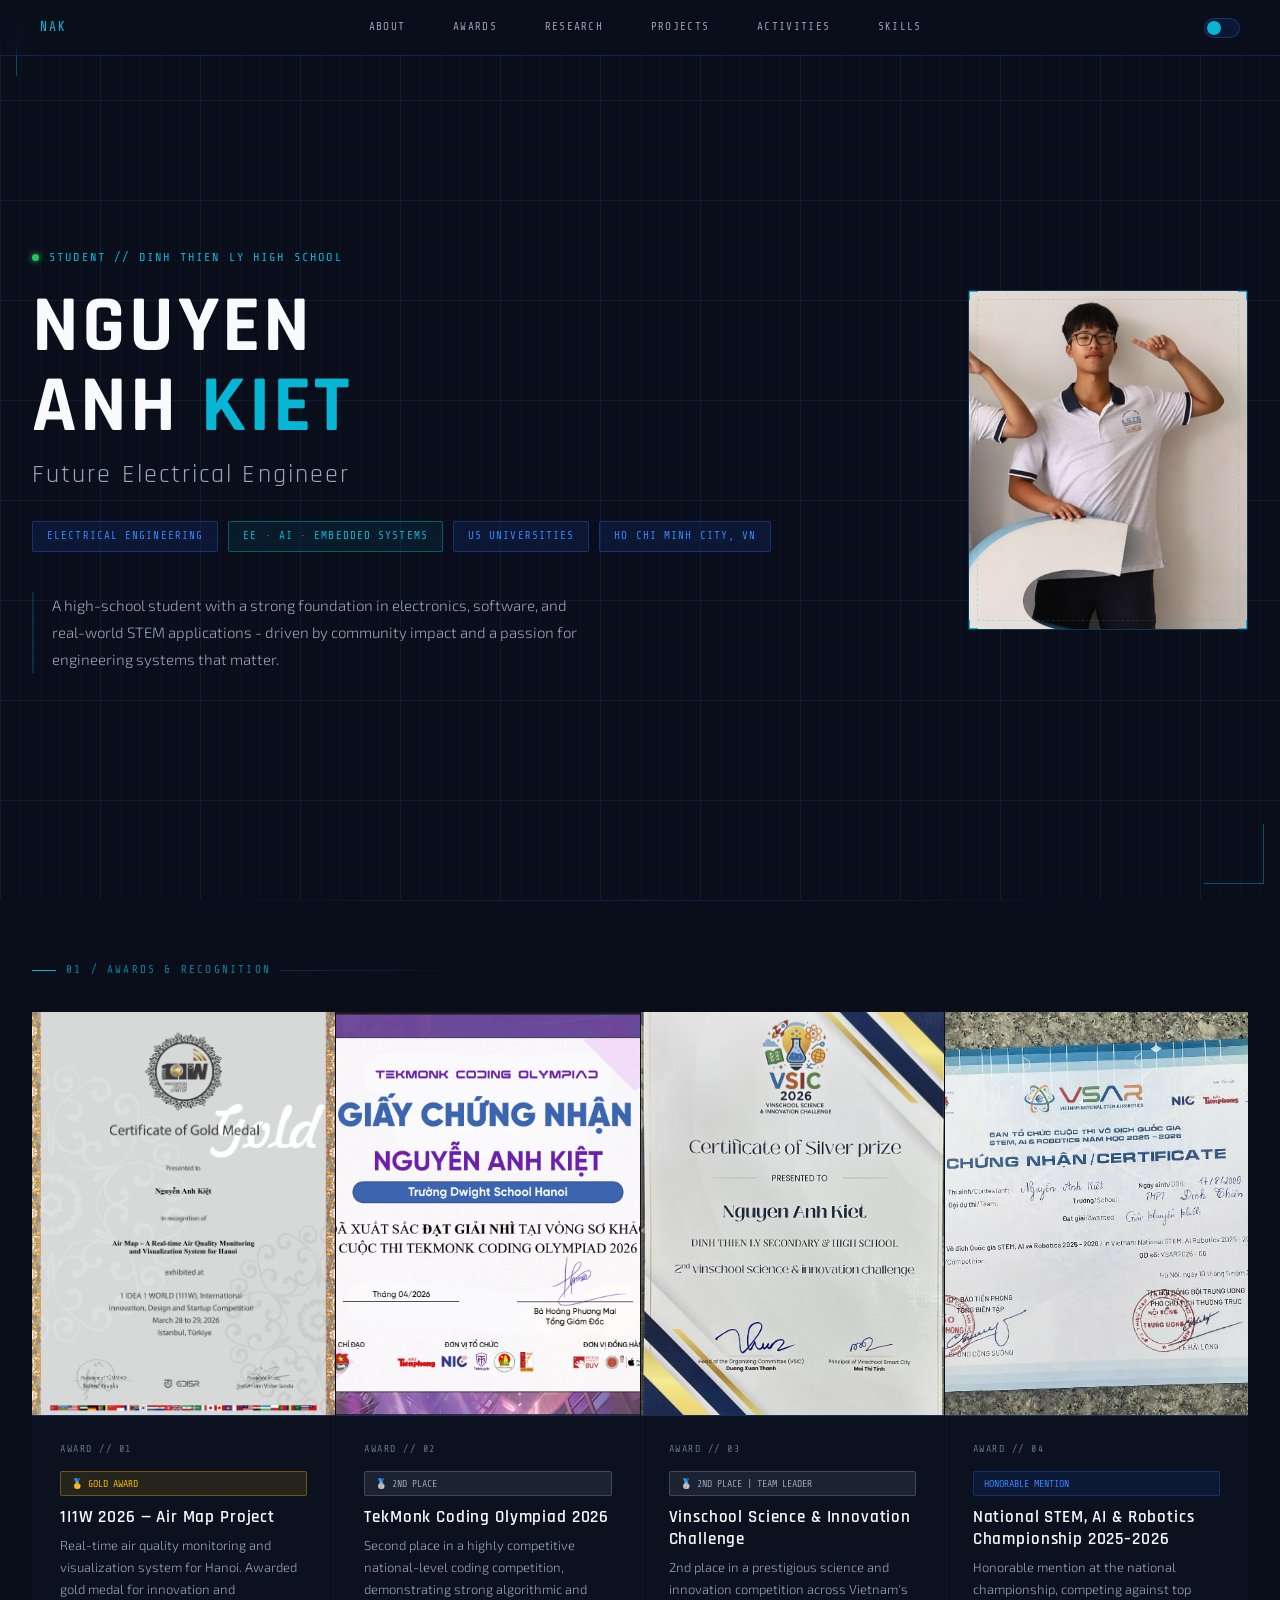
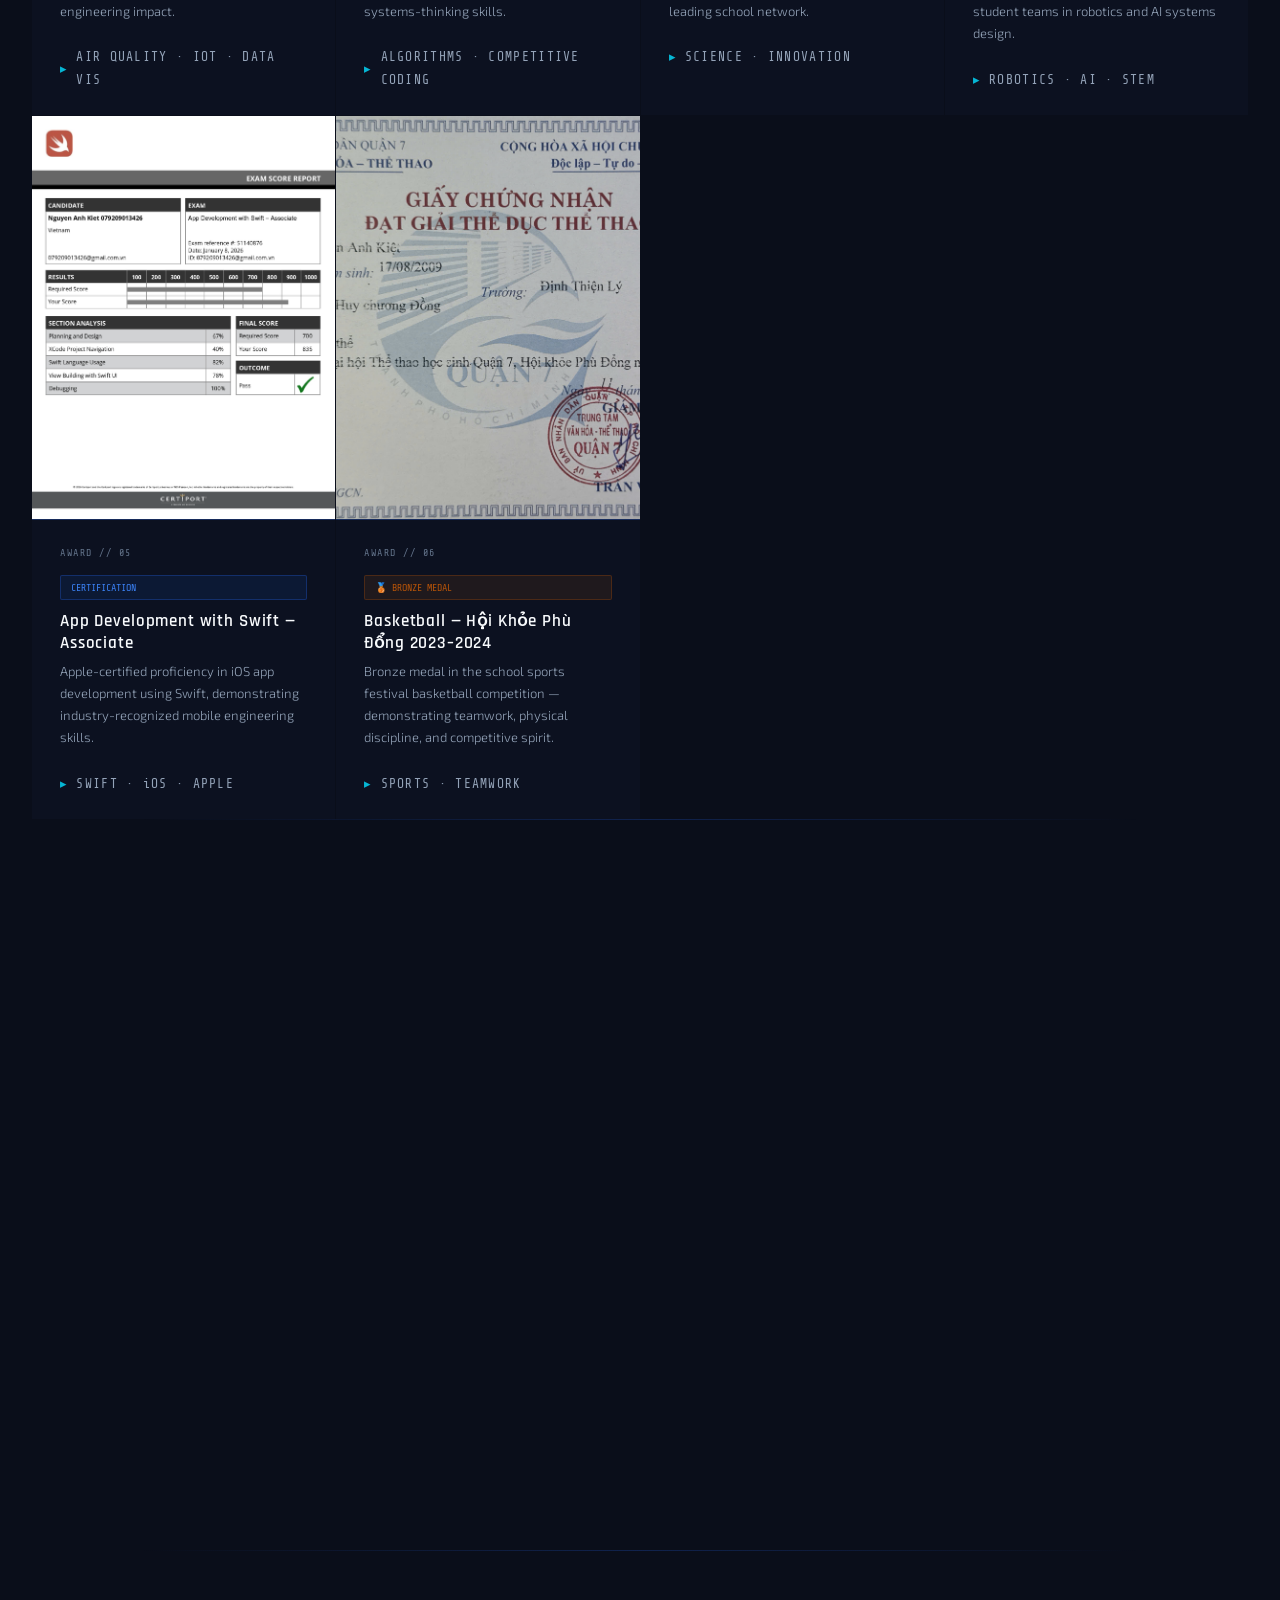
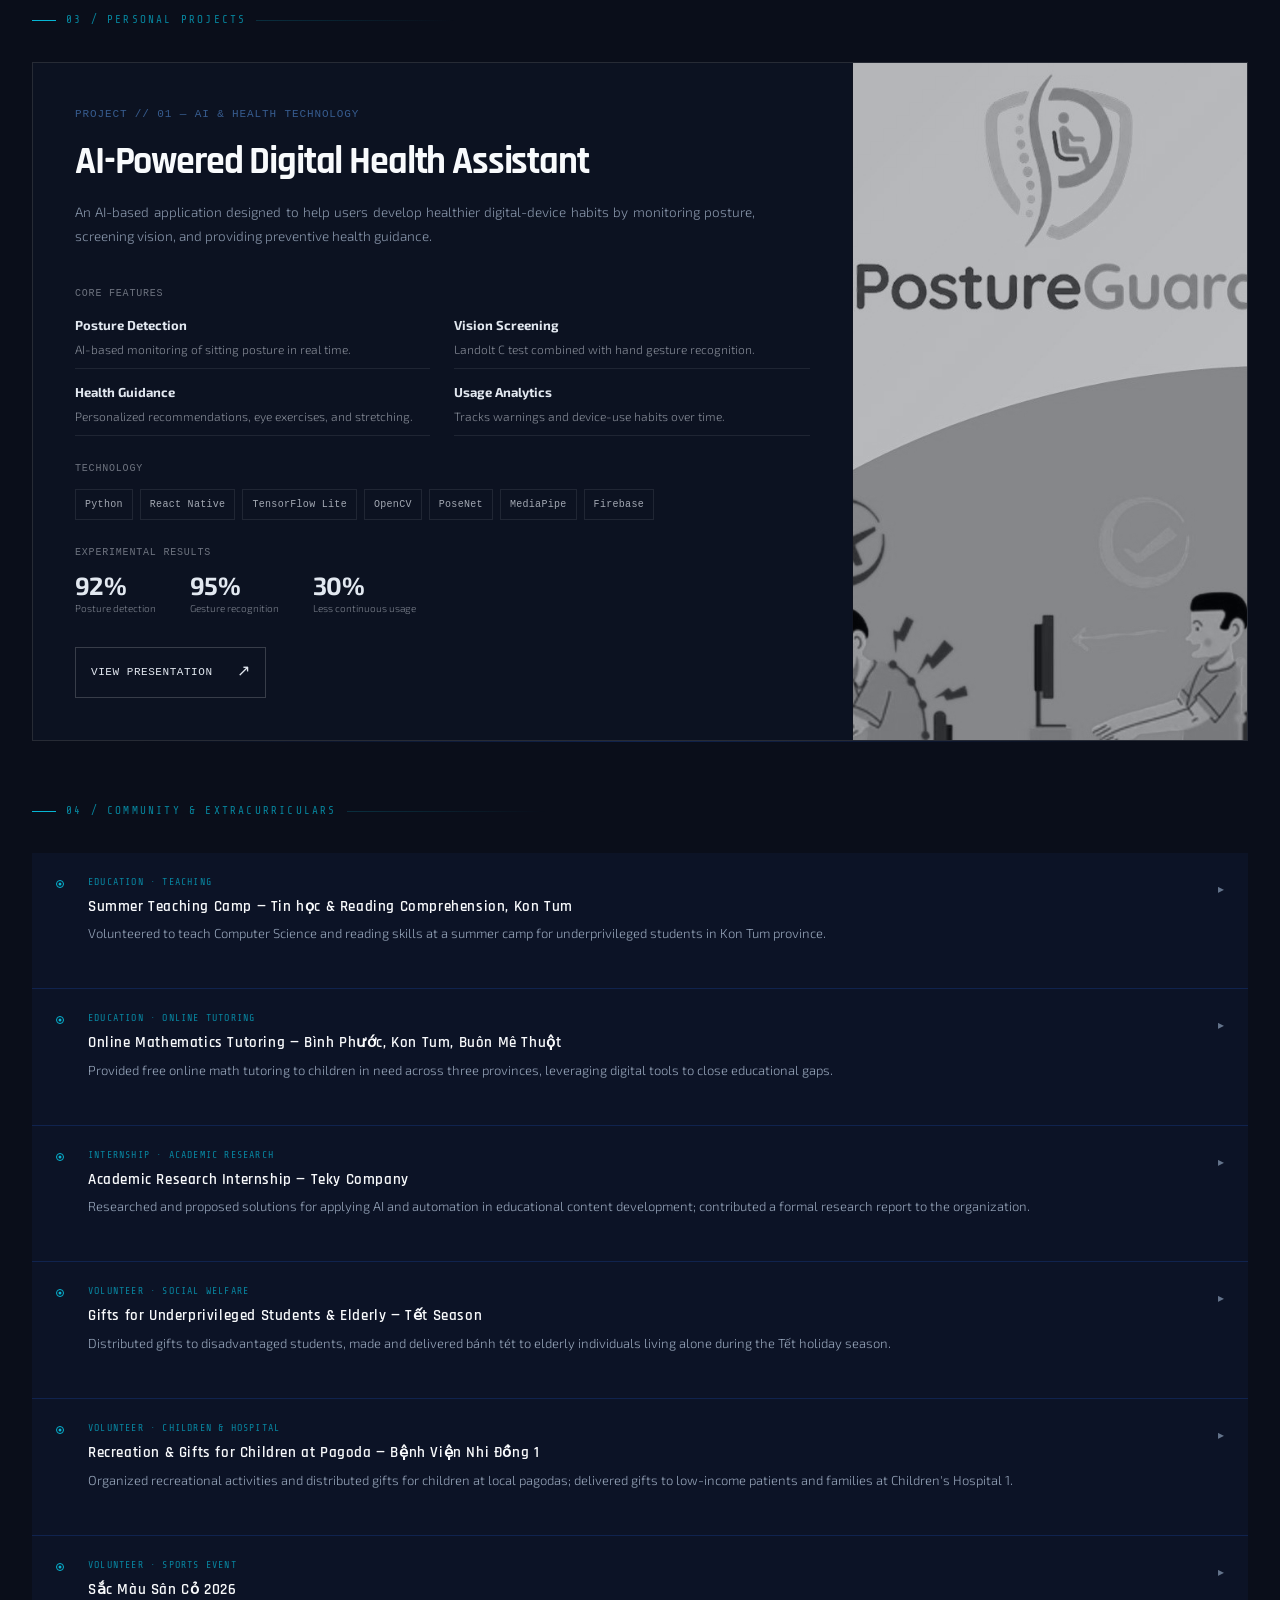
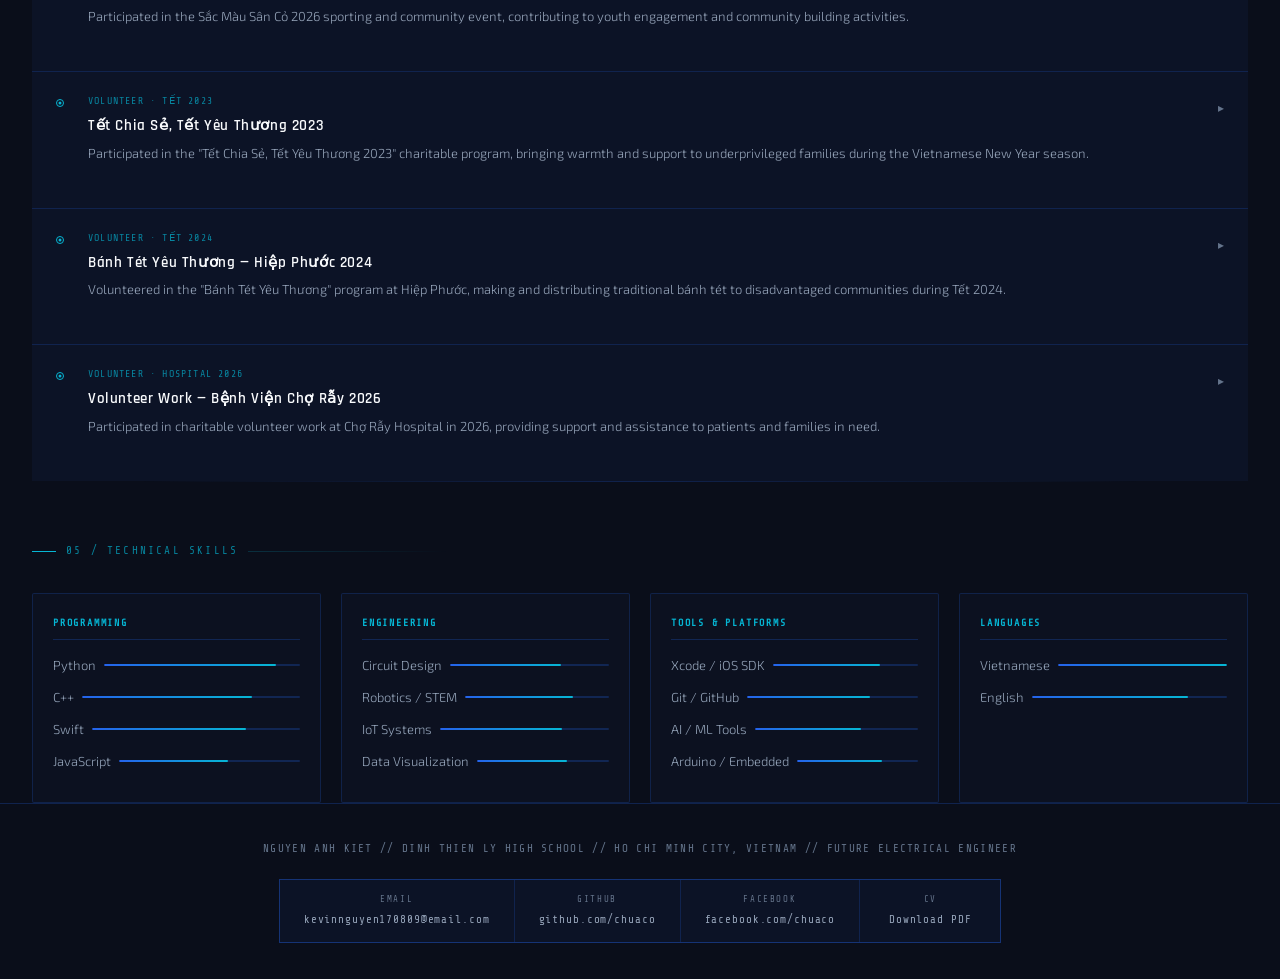
==== commit e899247e: "update1" ====
--- a/index.html
+++ b/index.html
@@ -207,16 +207,90 @@
       <!-- PROJECTS -->
       <section id="projects" class="reveal">
         <div class="section-label">03 / Personal Projects</div>
+      
         <div style="margin-top: 32px;">
           <div class="rp-card">
+      
             <div class="rp-body">
-              <div class="rp-label">PROJECT // 01 — IN PROGRESS</div>
-              <h3>[ Title Coming Soon ]</h3>
-              <p>Personal engineering and software project details will be showcased here.</p>
-            </div>
+              <div class="rp-label">PROJECT // 01 — AI & HEALTH TECHNOLOGY</div>
+      
+              <h3>AI-Powered Digital Health Assistant</h3>
+      
+              <p class="rp-intro">
+                An AI-based application designed to help users develop healthier
+                digital-device habits by monitoring posture, screening vision,
+                and providing preventive health guidance.
+              </p>
+      
+              <div class="rp-section">
+                <div class="rp-mini-label">CORE FEATURES</div>
+      
+                <ul class="rp-list">
+                  <li>
+                    <strong>Posture Detection</strong>
+                    <span>AI-based monitoring of sitting posture in real time.</span>
+                  </li>
+                  <li>
+                    <strong>Vision Screening</strong>
+                    <span>Landolt C test combined with hand gesture recognition.</span>
+                  </li>
+                  <li>
+                    <strong>Health Guidance</strong>
+                    <span>Personalized recommendations, eye exercises, and stretching.</span>
+                  </li>
+                  <li>
+                    <strong>Usage Analytics</strong>
+                    <span>Tracks warnings and device-use habits over time.</span>
+                  </li>
+                </ul>
+              </div>
+      
+              <div class="rp-section">
+                <div class="rp-mini-label">TECHNOLOGY</div>
+      
+                <div class="rp-tags">
+                  <span>Python</span>
+                  <span>React Native</span>
+                  <span>TensorFlow Lite</span>
+                  <span>OpenCV</span>
+                  <span>PoseNet</span>
+                  <span>MediaPipe</span>
+                  <span>Firebase</span>
+                </div>
+              </div>
+      
+              <div class="rp-section">
+                <div class="rp-mini-label">EXPERIMENTAL RESULTS</div>
+      
+                <div class="rp-stats">
+                  <div class="rp-stat">
+                    <strong>92%</strong>
+                    <span>Posture detection</span>
+                  </div>
+      
+                  <div class="rp-stat">
+                    <strong>95%</strong>
+                    <span>Gesture recognition</span>
+                  </div>
+      
+                  <div class="rp-stat">
+                    <strong>30%</strong>
+                    <span>Less continuous usage</span>
+                  </div>
+                </div>
+              </div>
+      
+              <a href="assets/spcn/PostureGuard.pdf" target="_blank" rel="noopener noreferrer" class="rp-button">
+                View Presentation
+                <span>↗</span>
+              </a>
+      
+            </div>
+      
             <div class="rp-img-wrap">
-              <img src="" alt="Research photo" class="rp-img">
-            </div>
+              <img src="assets/spcn/bg.jpeg" alt="AI-powered digital health project" class="rp-img">
+            </div>
+      
           </div>
         </div>
       </section>
@@ -357,7 +431,7 @@
             </div>
             <span class="activity-toggle">▸</span>
             <div class="activity-gallery">
-              <img src="assets/s&a/" alt="">
+              <img src="assets/s&a/tetchiaseyeuthuong.jpg" alt="">
             </div>
           </div>
 
@@ -372,7 +446,12 @@
             </div>
             <span class="activity-toggle">▸</span>
             <div class="activity-gallery">
-              <img src="" alt="">
+              <img src="assets/s&a/hiep_phuoc/hiepphuoc (1).jpg" alt="">
+              <img src="assets/s&a/hiep_phuoc/hiepphuoc (2).jpg" alt="">
+              <img src="assets/s&a/hiep_phuoc/hiepphuoc (3).jpg" alt="">
+              <img src="assets/s&a/hiep_phuoc/hiepphuoc (4).jpg" alt="">
+              <img src="assets/s&a/hiep_phuoc/hiepphuoc (5).jpg" alt="">
+              <img src="assets/s&a/hiep_phuoc/hiepphuoc (6).jpg" alt="">
             </div>
           </div>
 
--- a/main.css
+++ b/main.css
@@ -86,7 +86,14 @@
     z-index: 0;
     transition: background-image 0.4s;
 }
-
+.container {
+    width: 100%;
+    max-width: 1400px;
+    margin: 0 auto;
+    padding-left: 32px;
+    padding-right: 32px;
+    box-sizing: border-box;
+}
 /* Corner decorations */
 .corner-tl,
 .corner-br {
@@ -205,9 +212,10 @@
 }
 
 section {
-    max-width: 1000px;
+    width: 100%;
+    max-width: 1400px;
     margin: 0 auto;
-    padding: 80px 40px;
+    padding: 0 32px;
 }
 
 .section-label {
@@ -220,6 +228,7 @@
     display: flex;
     align-items: center;
     gap: 10px;
+    margin-top: 60px;
 }
 
 .section-label::before {
@@ -433,7 +442,7 @@
     display: grid;
     grid-template-columns: repeat(auto-fit, minmax(280px, 1fr));
     gap: 1px;
-    background: var(--line);
+    /* background: var(--line); */
 }
 
 .card {
@@ -769,11 +778,12 @@
     gap: 1px;
     background: var(--line);
     margin-bottom: 24px;
-    /* Tăng khoảng cách giữa các card cho thoáng */
     position: relative;
     overflow: hidden;
     border: 1px solid transparent;
     transition: all 0.3s cubic-bezier(0.25, 0.8, 0.25, 1);
+    width: 100%;
+    box-sizing: border-box;
 }
 
 .rp-card:last-child {
@@ -831,22 +841,18 @@
 
 /* Hình ảnh bớt thô */
 .rp-img-wrap {
-    flex-shrink: 0;
-    width: 280px;
-    /* Tăng nhẹ độ rộng ảnh để cân bằng với text */
-    background: var(--card-bg);
+    width: 100%;
+    min-width: 0;
+    min-height: 100%;
     overflow: hidden;
-    position: relative;
+    background: rgba(255, 255, 255, 0.03);
 }
 
 .rp-img-wrap img {
     width: 100%;
     height: 100%;
+    display: block;
     object-fit: cover;
-    display: block;
-    filter: grayscale(40%) contrast(110%);
-    /* Tăng độ ngầu cho ảnh ban đầu */
-    transition: transform 0.5s ease, filter 0.5s ease;
 }
 
 /* Khi hover: Ảnh vừa mất grayscale vừa zoom nhẹ vào rất điện ảnh */
@@ -940,7 +946,7 @@
 /* PDF Link Box thay thế cho Image Box bên phải */
 .rp-pdf-link-wrap {
     flex-shrink: 0;
-    width: 240px;
+    width: 100%;
     background: rgba(255, 255, 255, 0.02);
     border-left: 1px solid var(--line);
     display: flex;
@@ -1292,4 +1298,296 @@
     font-size: 12px;
     color: var(--text2);
     letter-spacing: 0.15em;
+}
+
+
+/* ================================
+   PROJECT CARD
+================================ */
+
+.rp-card {
+    display: grid;
+    grid-template-columns: 1.35fr 0.65fr;
+    min-height: 620px;
+    overflow: hidden;
+
+    border: 1px solid rgba(255, 255, 255, 0.1);
+    background: rgba(255, 255, 255, 0.025);
+
+    transition:
+        border-color 0.3s ease,
+        transform 0.3s ease,
+        background 0.3s ease;
+}
+
+.rp-card:hover {
+    transform: translateY(-4px);
+    border-color: rgba(255, 255, 255, 0.22);
+    background: rgba(255, 255, 255, 0.04);
+}
+
+
+/* ================================
+   CONTENT
+================================ */
+
+.rp-body {
+    padding: 42px;
+    display: flex;
+    flex-direction: column;
+}
+
+.rp-label,
+.rp-mini-label {
+    font-family: monospace;
+    letter-spacing: 0.08em;
+    text-transform: uppercase;
+}
+
+.rp-label {
+    font-size: 11px;
+    opacity: 0.5;
+    margin-bottom: 18px;
+}
+
+.rp-body h3 {
+    margin: 0 0 18px;
+    font-size: clamp(28px, 3vw, 42px);
+    line-height: 1.05;
+    letter-spacing: -0.03em;
+}
+
+.rp-intro {
+    max-width: 680px;
+    margin: 0 0 28px;
+    font-size: 15px;
+    line-height: 1.7;
+    opacity: 0.68;
+}
+
+
+/* ================================
+   SECTIONS
+================================ */
+
+.rp-section {
+    margin-top: 24px;
+}
+
+.rp-mini-label {
+    font-size: 10px;
+    opacity: 0.45;
+    margin-bottom: 12px;
+}
+
+
+/* ================================
+   FEATURE LIST
+================================ */
+
+.rp-list {
+    display: grid;
+    grid-template-columns: 1fr 1fr;
+    gap: 12px 24px;
+
+    margin: 0;
+    padding: 0;
+    list-style: none;
+}
+
+.rp-list li {
+    display: flex;
+    flex-direction: column;
+    gap: 4px;
+
+    padding-bottom: 10px;
+    border-bottom: 1px solid rgba(255, 255, 255, 0.08);
+}
+
+.rp-list strong {
+    font-size: 13px;
+}
+
+.rp-list span {
+    font-size: 12px;
+    line-height: 1.5;
+    opacity: 0.55;
+}
+
+
+/* ================================
+   TECHNOLOGY TAGS
+================================ */
+
+.rp-tags {
+    display: flex;
+    flex-wrap: wrap;
+    gap: 7px;
+}
+
+.rp-tags span {
+    padding: 6px 9px;
+
+    border: 1px solid rgba(255, 255, 255, 0.12);
+
+    font-family: monospace;
+    font-size: 10px;
+    letter-spacing: 0.03em;
+
+    opacity: 0.7;
+}
+
+
+/* ================================
+   RESULTS
+================================ */
+
+.rp-stats {
+    display: flex;
+    gap: 34px;
+}
+
+.rp-stat {
+    display: flex;
+    flex-direction: column;
+    gap: 3px;
+}
+
+.rp-stat strong {
+    font-size: 25px;
+    line-height: 1;
+    letter-spacing: -0.03em;
+}
+
+.rp-stat span {
+    font-size: 10px;
+    line-height: 1.4;
+    opacity: 0.5;
+    max-width: 110px;
+}
+
+
+/* ================================
+   VIEW DOCUMENT BUTTON
+================================ */
+
+.rp-button {
+    display: inline-flex;
+    align-items: center;
+    justify-content: space-between;
+    gap: 24px;
+
+    width: fit-content;
+    min-width: 170px;
+
+    margin-top: 32px;
+    padding: 11px 15px;
+
+    border: 1px solid rgba(255, 255, 255, 0.18);
+
+    color: inherit;
+    text-decoration: none;
+
+    font-family: monospace;
+    font-size: 11px;
+    letter-spacing: 0.05em;
+    text-transform: uppercase;
+
+    transition:
+        background 0.25s ease,
+        border-color 0.25s ease,
+        transform 0.25s ease;
+}
+
+.rp-button span {
+    font-size: 16px;
+    transition: transform 0.25s ease;
+}
+
+.rp-button:hover {
+    background: rgba(255, 255, 255, 0.08);
+    border-color: rgba(255, 255, 255, 0.4);
+    transform: translateX(3px);
+}
+
+.rp-button:hover span {
+    transform: translate(2px, -2px);
+}
+
+
+/* ================================
+   IMAGE
+================================ */
+
+.rp-img-wrap {
+    min-height: 100%;
+    overflow: hidden;
+
+    background: rgba(255, 255, 255, 0.03);
+}
+
+.rp-img {
+    width: 100%;
+    height: 100%;
+
+    display: block;
+    object-fit: cover;
+
+    opacity: 0.8;
+    filter: grayscale(100%);
+
+    transition:
+        transform 0.5s ease,
+        opacity 0.5s ease,
+        filter 0.5s ease;
+}
+
+.rp-card:hover .rp-img {
+    transform: scale(1.035);
+    opacity: 1;
+    filter: grayscale(0%);
+}
+
+
+/* ================================
+   RESPONSIVE
+================================ */
+
+@media (max-width: 900px) {
+    .rp-card {
+        grid-template-columns: 1fr;
+    }
+
+    .rp-img-wrap {
+        height: 320px;
+        order: -1;
+    }
+
+    .rp-body {
+        padding: 30px;
+    }
+}
+
+
+@media (max-width: 600px) {
+    .rp-body {
+        padding: 24px;
+    }
+
+    .rp-list {
+        grid-template-columns: 1fr;
+    }
+
+    .rp-stats {
+        gap: 20px;
+        flex-wrap: wrap;
+    }
+
+    .rp-stat strong {
+        font-size: 22px;
+    }
+
+    .rp-img-wrap {
+        height: 240px;
+    }
 }
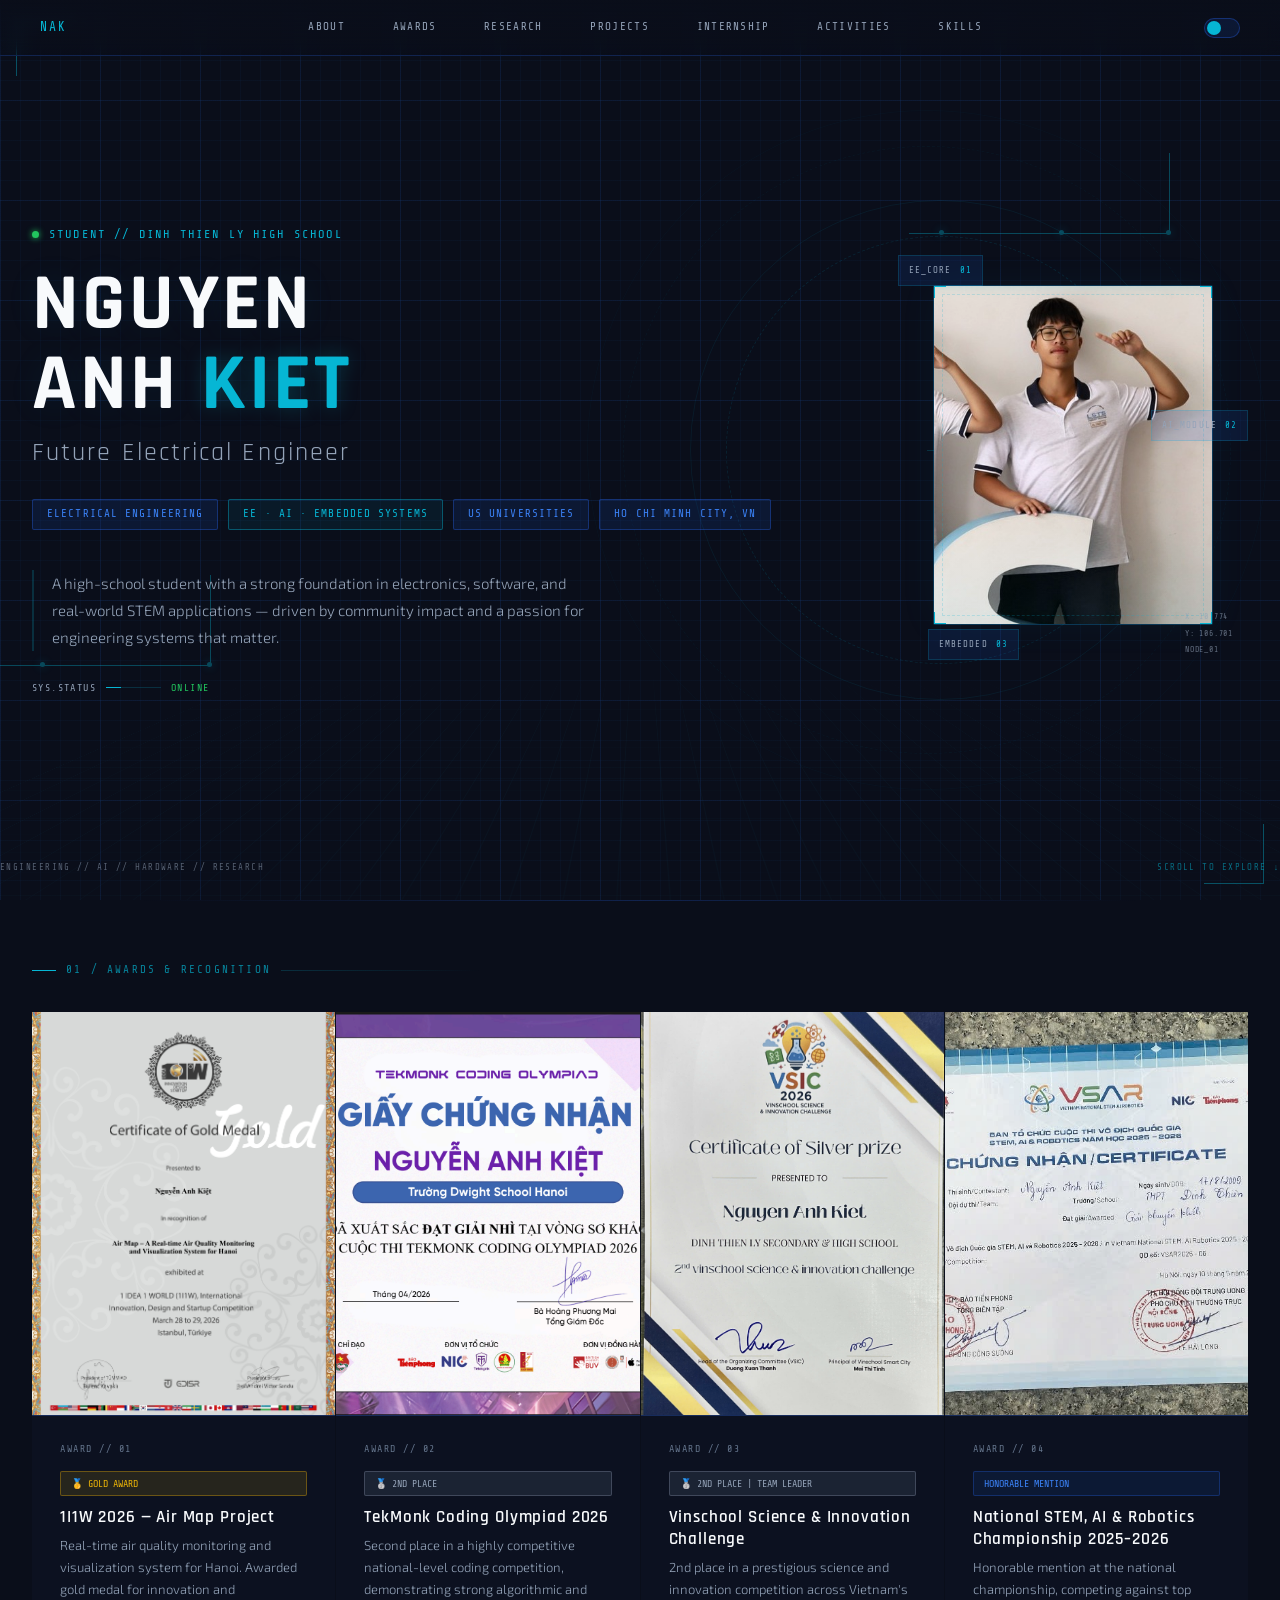
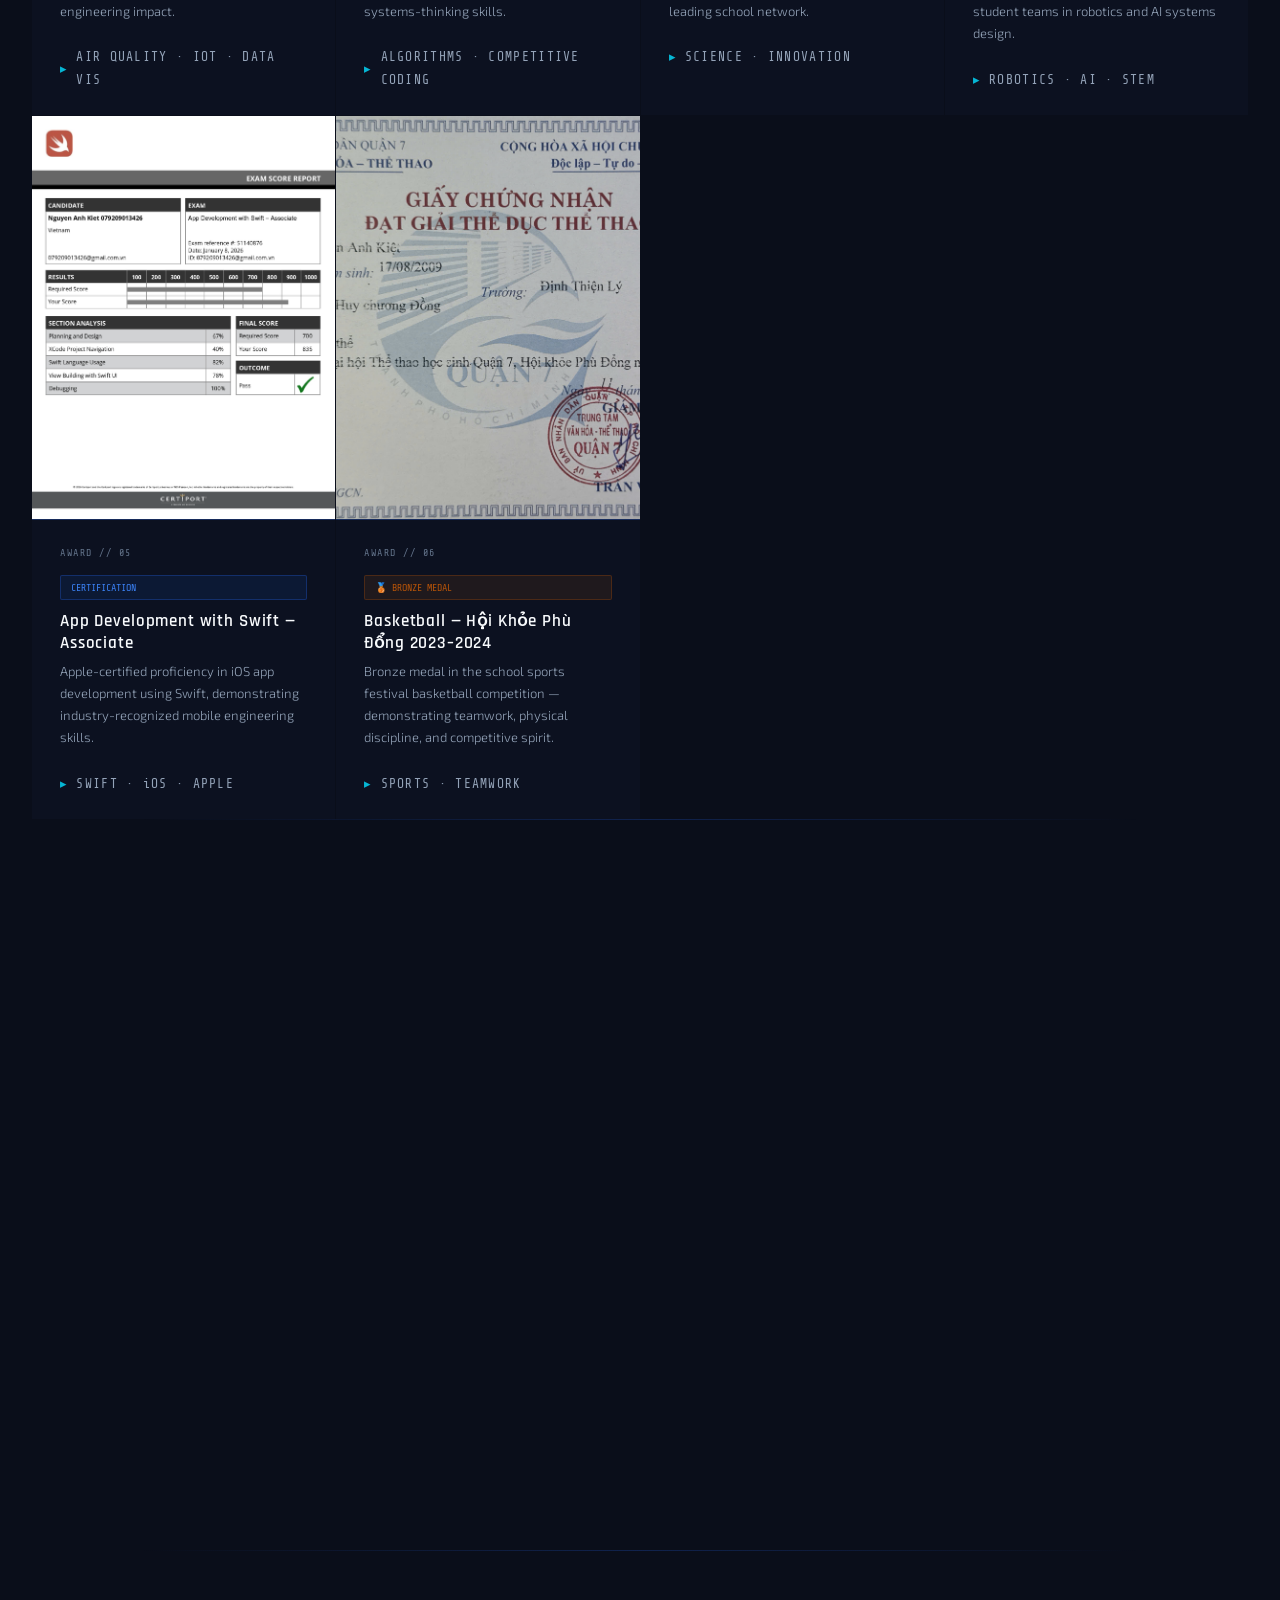
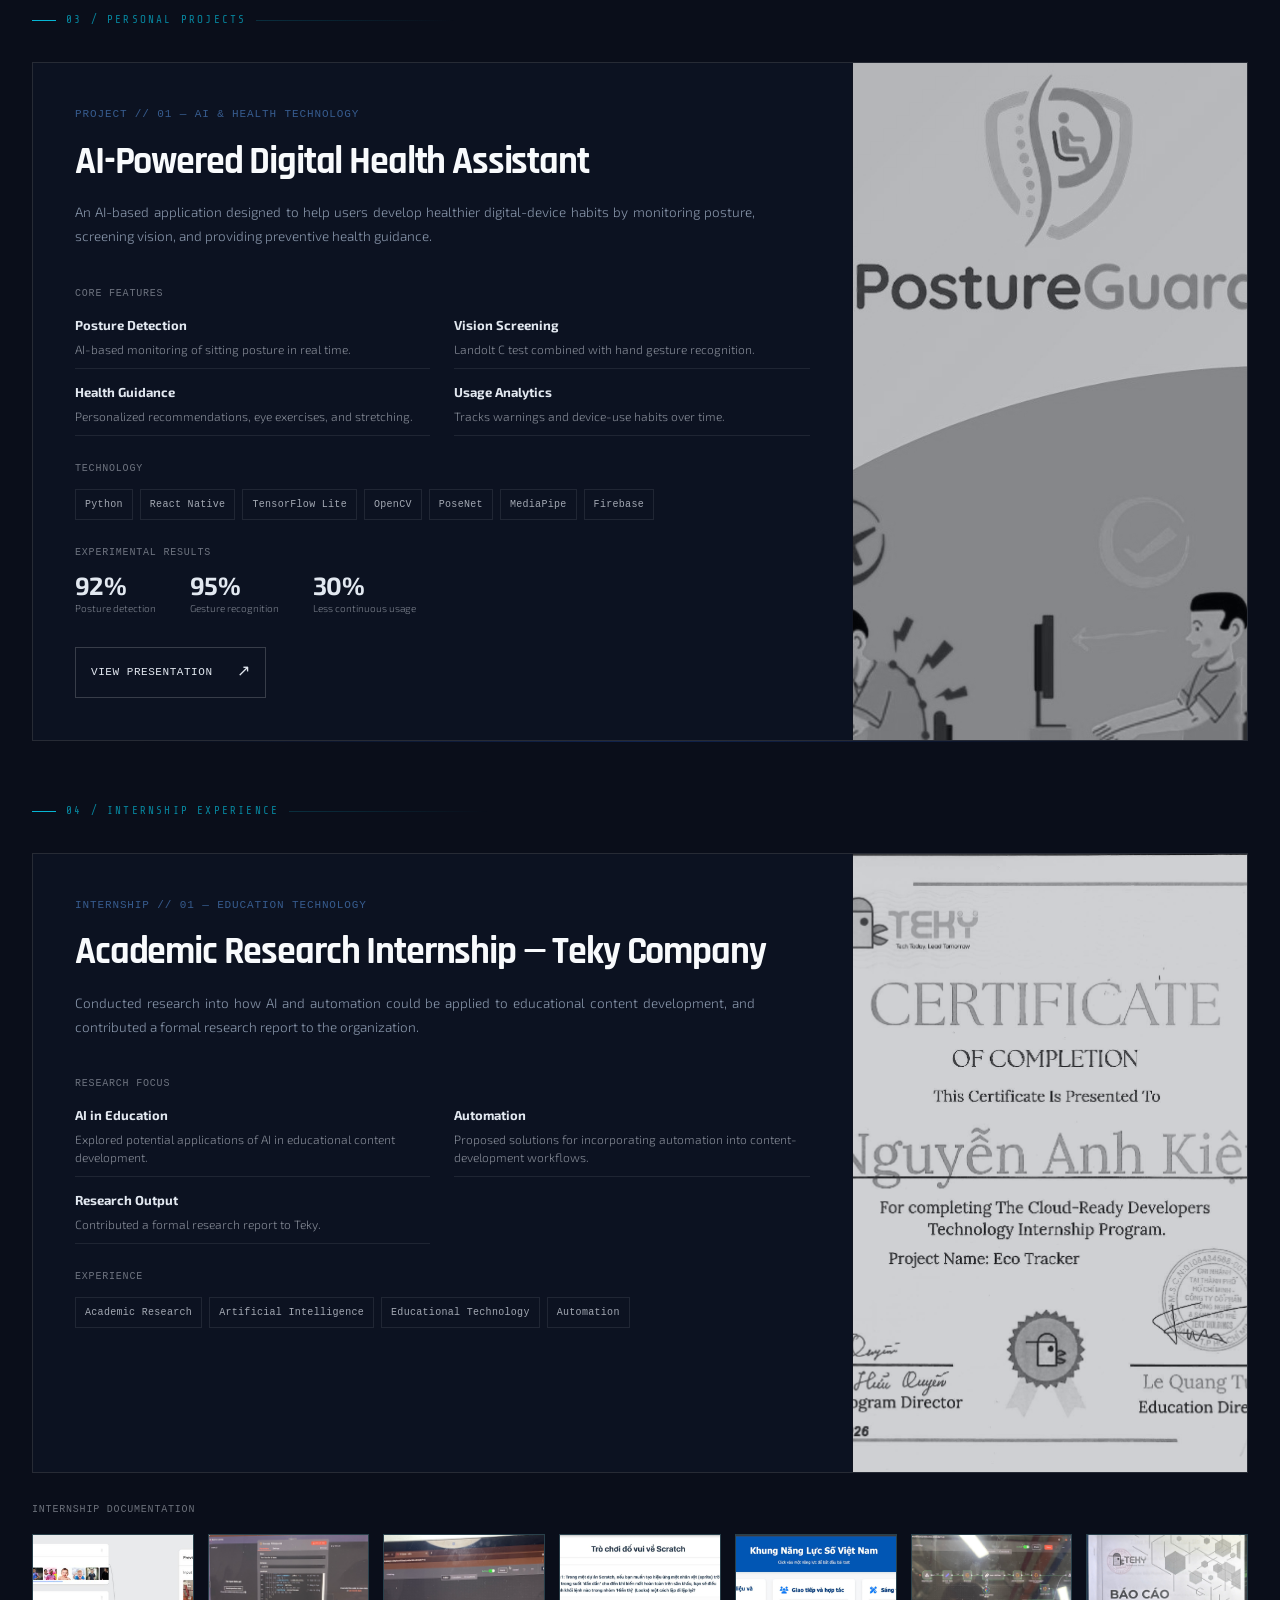
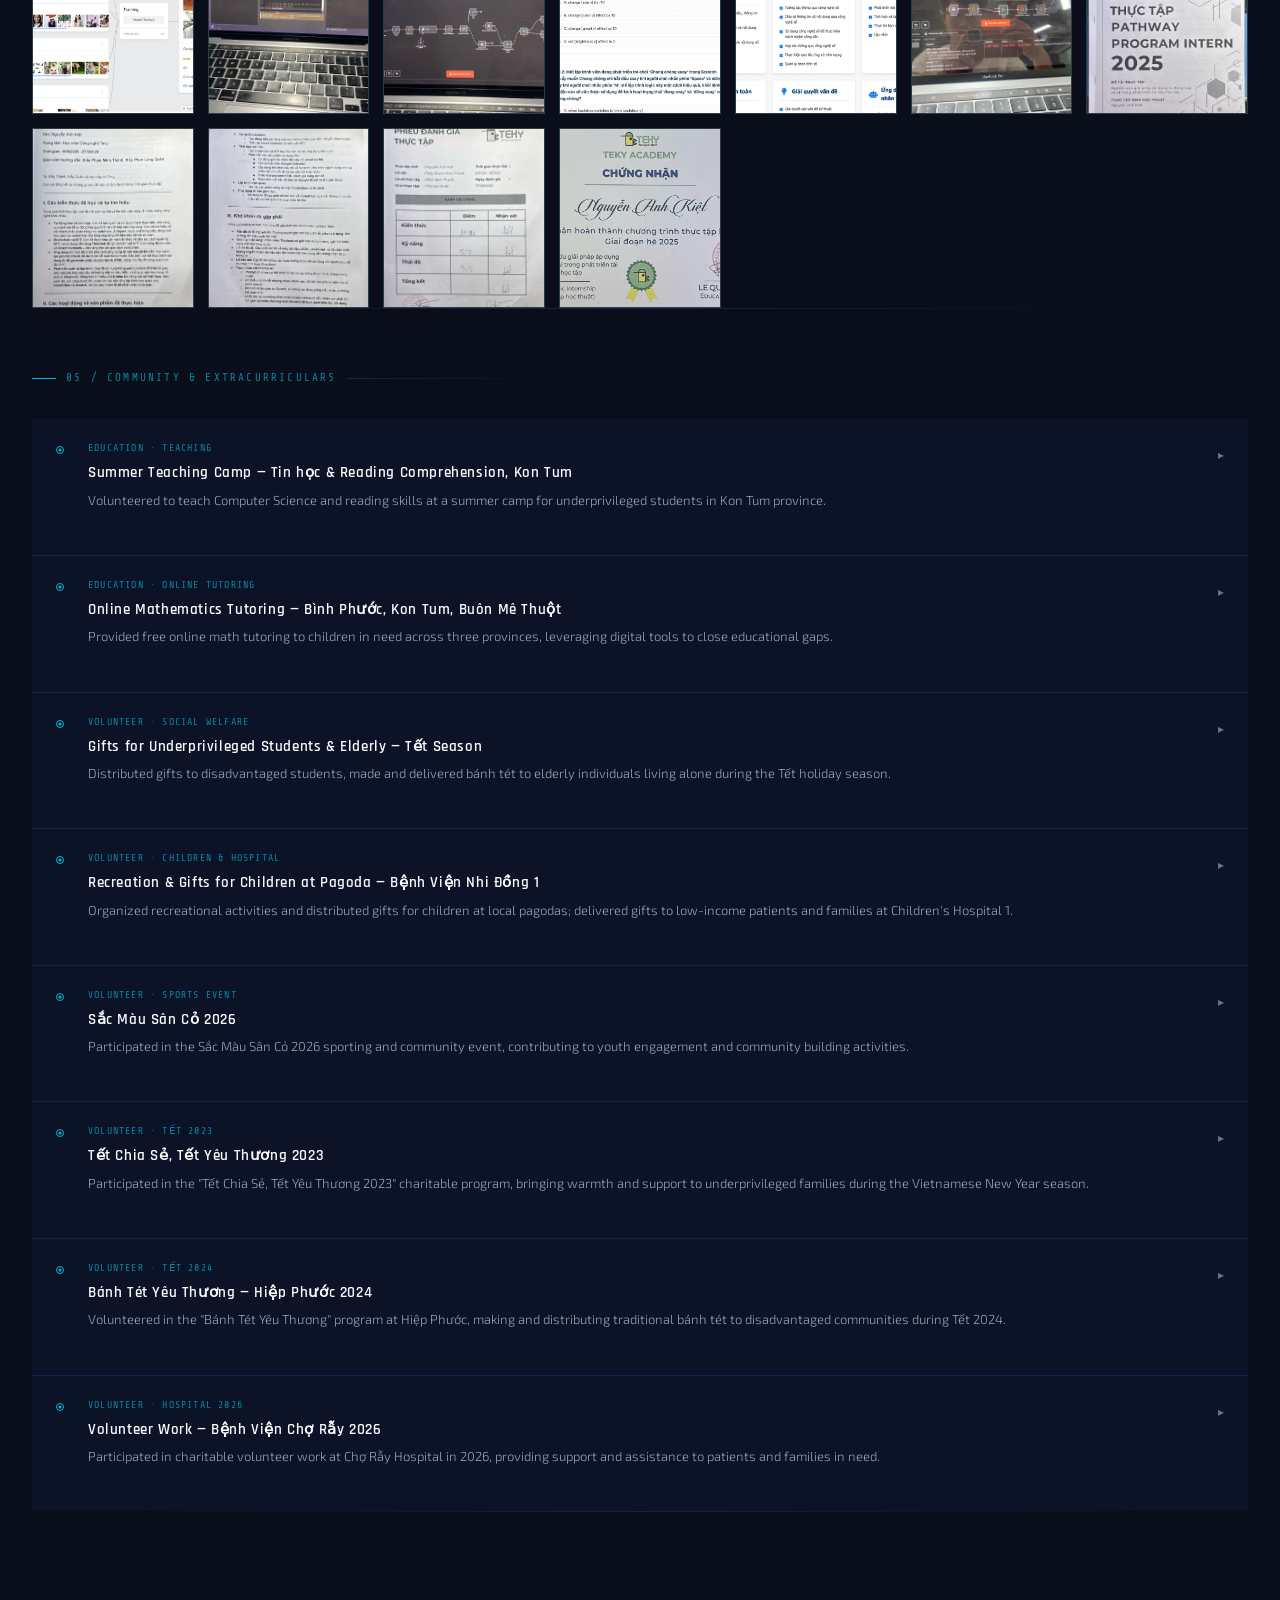
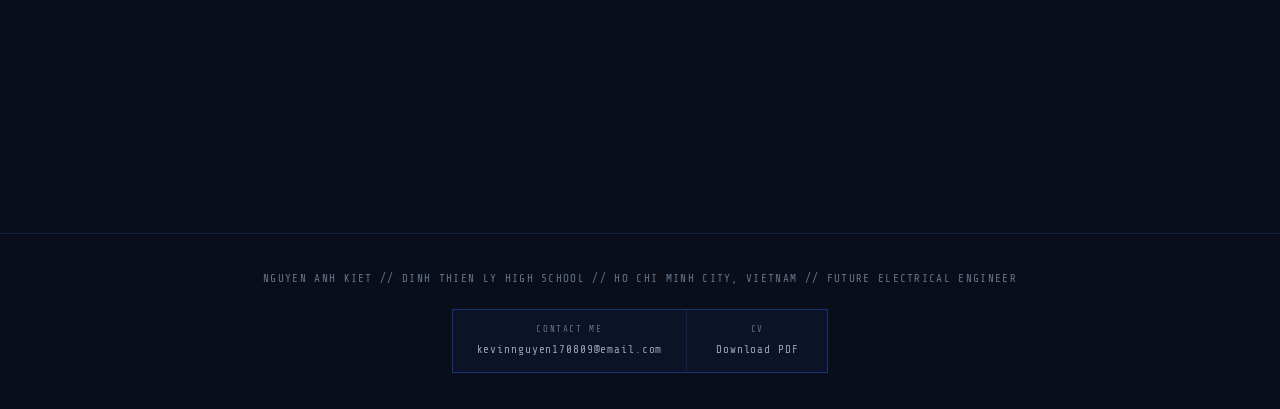
==== commit 5b91649e: "update 10 oct 26" ====
--- a/index.html
+++ b/index.html
@@ -22,6 +22,7 @@
         <li><a href="#achievements">Awards</a></li>
         <li><a href="#research">Research</a></li>
         <li><a href="#projects">Projects</a></li>
+        <li><a href="#internship">Internship</a></li>
         <li><a href="#activities">Activities</a></li>
         <li><a href="#skills">Skills</a></li>
       </ul>
@@ -31,38 +32,122 @@
     <main>
       <!-- HERO -->
       <section id="hero">
+      
+        <!-- TECHNICAL BACKGROUND -->
+        <div class="hero-bg">
+          <div class="hero-grid"></div>
+      
+          <div class="circuit circuit-1">
+            <span class="node"></span>
+            <span class="node"></span>
+            <span class="node"></span>
+          </div>
+      
+          <div class="circuit circuit-2">
+            <span class="node"></span>
+            <span class="node"></span>
+          </div>
+      
+          <div class="scan-ring"></div>
+          <div class="scan-ring ring-2"></div>
+        </div>
+      
         <div class="hero-inner">
+      
           <div class="hero-left">
+      
             <div class="hero-status">
               <span class="status-dot"></span>
               STUDENT // DINH THIEN LY HIGH SCHOOL
             </div>
-            <h1 class="hero-name">NGUYEN<br>ANH <span class="accent">KIET</span></h1>
-            <div class="hero-subtitle">Future Electrical Engineer</div>
+      
+            <h1 class="hero-name">
+              NGUYEN<br>
+              ANH <span class="accent">KIET</span>
+            </h1>
+      
+            <div class="hero-subtitle">
+              Future Electrical Engineer
+            </div>
+      
             <div class="hero-tags">
               <span class="tag">ELECTRICAL ENGINEERING</span>
               <span class="tag cyan">EE · AI · EMBEDDED SYSTEMS</span>
               <span class="tag">US UNIVERSITIES</span>
               <span class="tag">HO CHI MINH CITY, VN</span>
             </div>
+      
             <p class="hero-desc">
-              A high-school student with a strong foundation in electronics, software, and real-world STEM applications
-              -
-              driven by community impact and a passion for engineering systems that matter.
+              A high-school student with a strong foundation in electronics,
+              software, and real-world STEM applications —
+              driven by community impact and a passion for engineering
+              systems that matter.
             </p>
-          </div>
-
+      
+            <!-- SMALL SYSTEM STATUS -->
+            <div class="hero-system">
+              <span>SYS.STATUS</span>
+              <span class="system-line"></span>
+              <span class="system-online">ONLINE</span>
+            </div>
+      
+          </div>
+      
+      
           <div class="hero-right">
-            <div class="avatar-wrap">
-              <div class="corner-mark tl"></div>
-              <div class="corner-mark tr"></div>
-              <div class="corner-mark bl"></div>
-              <div class="corner-mark br"></div>
-              <img src="assets/avt.jpg" alt="Nguyễn Anh Kiệt" class="avatar-img">
-            </div>
-          </div>
-        </div>
-
+      
+            <div class="hero-visual">
+      
+              <!-- floating labels -->
+              <div class="hud-label label-top">
+                <span>EE_CORE</span>
+                <b>01</b>
+              </div>
+      
+              <div class="hud-label label-right">
+                <span>AI_MODULE</span>
+                <b>02</b>
+              </div>
+      
+              <div class="hud-label label-bottom">
+                <span>EMBEDDED</span>
+                <b>03</b>
+              </div>
+      
+              <div class="avatar-wrap">
+      
+                <div class="corner-mark tl"></div>
+                <div class="corner-mark tr"></div>
+                <div class="corner-mark bl"></div>
+                <div class="corner-mark br"></div>
+      
+                <div class="avatar-scan"></div>
+      
+                <img src="assets/avt.jpg" alt="Nguyễn Anh Kiệt" class="avatar-img">
+      
+                <div class="avatar-overlay"></div>
+      
+              </div>
+      
+              <!-- HUD coordinates -->
+              <div class="hud-coordinates">
+                <span>X: 10.774</span>
+                <span>Y: 106.701</span>
+                <span>NODE_01</span>
+              </div>
+      
+            </div>
+      
+          </div>
+      
+        </div>
+      
+        <!-- bottom technical line -->
+        <div class="hero-bottom">
+          <span>ENGINEERING // AI // HARDWARE // RESEARCH</span>
+          <span class="hero-scroll">SCROLL TO EXPLORE ↓</span>
+        </div>
+      
       </section>
 
       <div class="divider"></div>
@@ -297,9 +382,149 @@
 
       <div class="divider"></div>
 
+      <!-- INTERNSHIP -->
+      <section id="internship" class="reveal">
+        <div class="section-label">04 / Internship Experience</div>
+      
+        <div style="margin-top: 32px;">
+      
+          <!-- MAIN INTERNSHIP CARD -->
+          <div class="rp-card">
+      
+            <div class="rp-body">
+      
+              <div class="rp-label">
+                INTERNSHIP // 01 — EDUCATION TECHNOLOGY
+              </div>
+      
+              <h3>Academic Research Internship — Teky Company</h3>
+      
+              <p class="rp-intro">
+                Conducted research into how AI and automation could be applied
+                to educational content development, and contributed a formal
+                research report to the organization.
+              </p>
+      
+      
+              <div class="rp-section">
+                <div class="rp-mini-label">RESEARCH FOCUS</div>
+      
+                <ul class="rp-list">
+      
+                  <li>
+                    <strong>AI in Education</strong>
+                    <span>
+                      Explored potential applications of AI in educational
+                      content development.
+                    </span>
+                  </li>
+      
+                  <li>
+                    <strong>Automation</strong>
+                    <span>
+                      Proposed solutions for incorporating automation into
+                      content-development workflows.
+                    </span>
+                  </li>
+      
+                  <li>
+                    <strong>Research Output</strong>
+                    <span>
+                      Contributed a formal research report to Teky.
+                    </span>
+                  </li>
+      
+                </ul>
+              </div>
+      
+      
+              <div class="rp-section">
+      
+                <div class="rp-mini-label">EXPERIENCE</div>
+      
+                <div class="rp-tags">
+                  <span>Academic Research</span>
+                  <span>Artificial Intelligence</span>
+                  <span>Educational Technology</span>
+                  <span>Automation</span>
+                </div>
+      
+              </div>
+      
+            </div>
+      
+      
+            <!-- CERTIFICATE -->
+            <div class="rp-img-wrap internship-gallery">
+      
+              <img src="assets/s&a/Thực tập hè Teky 2026/internship 2026_page-0001.jpg" alt="Teky academic research internship certificate"
+                class="rp-img">
+      
+            </div>
+      
+          </div>
+      
+      
+          <!-- INTERNSHIP DOCUMENTATION -->
+          <div class="rp-section" style="margin-top: 28px;">
+      
+            <div class="rp-mini-label">
+              INTERNSHIP DOCUMENTATION
+            </div>
+      
+            <div class="internship-gallery" style="
+                display: grid;
+                grid-template-columns: repeat(auto-fit, minmax(160px, 1fr));
+                gap: 14px;
+                margin-top: 16px;
+              ">
+      
+              <img src="assets/s&a/Thực tập hè Teky 2025/teky (1).jpg" alt="Teky internship documentation 1" loading="lazy"
+                style="width:100%; height:180px; object-fit:cover; border:1px solid var(--border-color, #29404b); cursor:pointer;">
+      
+              <img src="assets/s&a/Thực tập hè Teky 2025/teky (2).jpg" alt="Teky internship documentation 2" loading="lazy"
+                style="width:100%; height:180px; object-fit:cover; border:1px solid var(--border-color, #29404b); cursor:pointer;">
+      
+              <img src="assets/s&a/Thực tập hè Teky 2025/teky (3).jpg" alt="Teky internship documentation 3" loading="lazy"
+                style="width:100%; height:180px; object-fit:cover; border:1px solid var(--border-color, #29404b); cursor:pointer;">
+      
+              <img src="assets/s&a/Thực tập hè Teky 2025/teky (4).jpg" alt="Teky internship documentation 4" loading="lazy"
+                style="width:100%; height:180px; object-fit:cover; border:1px solid var(--border-color, #29404b); cursor:pointer;">
+      
+              <img src="assets/s&a/Thực tập hè Teky 2025/teky (5).jpg" alt="Teky internship documentation 5" loading="lazy"
+                style="width:100%; height:180px; object-fit:cover; border:1px solid var(--border-color, #29404b); cursor:pointer;">
+      
+              <img src="assets/s&a/Thực tập hè Teky 2025/teky (6).jpg" alt="Teky internship documentation 6" loading="lazy"
+                style="width:100%; height:180px; object-fit:cover; border:1px solid var(--border-color, #29404b); cursor:pointer;">
+      
+              <img src="assets/s&a/Thực tập hè Teky 2025/teky (7).jpg" alt="Teky internship documentation 7" loading="lazy"
+                style="width:100%; height:180px; object-fit:cover; border:1px solid var(--border-color, #29404b); cursor:pointer;">
+      
+              <img src="assets/s&a/Thực tập hè Teky 2025/teky (8).jpg" alt="Teky internship documentation 8" loading="lazy"
+                style="width:100%; height:180px; object-fit:cover; border:1px solid var(--border-color, #29404b); cursor:pointer;">
+      
+              <img src="assets/s&a/Thực tập hè Teky 2025/teky (9).jpg" alt="Teky internship documentation 9" loading="lazy"
+                style="width:100%; height:180px; object-fit:cover; border:1px solid var(--border-color, #29404b); cursor:pointer;">
+      
+              <img src="assets/s&a/Thực tập hè Teky 2025/teky (10).jpg" alt="Teky internship documentation 10" loading="lazy"
+                style="width:100%; height:180px; object-fit:cover; border:1px solid var(--border-color, #29404b); cursor:pointer;">
+
+              <img src="assets/s&a/Thực tập hè Teky 2025/cert_teky.jpg" alt="Teky internship documentation 11" loading="lazy"
+                style="width:100%; height:180px; object-fit:cover; border:1px solid var(--border-color, #29404b); cursor:pointer;">
+      
+            </div>
+      
+          </div>
+      
+        </div>
+      
+      </section>
+
+      <div class="divider"></div>
+
       <!-- ACTIVITIES -->
       <section id="activities" class="reveal">
-        <div class="section-label">04 / Community &amp; Extracurriculars</div>
+        <div class="section-label">05 / Community &amp; Extracurriculars</div>
 
         <div class="activity-list" style="margin-top: 32px;">
 
@@ -344,30 +569,6 @@
           <div class="activity-item" data-index="2">
             <div class="activity-dot"></div>
             <div class="activity-content">
-              <div class="activity-type">Internship · Academic Research</div>
-              <h4>Academic Research Internship — Teky Company</h4>
-              <p>Researched and proposed solutions for applying AI and automation in educational content development;
-                contributed a formal research report to the organization.</p>
-            </div>
-            <span class="activity-toggle">▸</span>
-            <div class="activity-gallery">
-              <img src="assets/s&a/Thực tập hè Teky 2025/cert_teky.jpg" alt="">
-              <img src="assets/s&a/Thực tập hè Teky 2025/teky (1).jpg" alt="">
-              <img src="assets/s&a/Thực tập hè Teky 2025/teky (2).jpg" alt="">
-              <img src="assets/s&a/Thực tập hè Teky 2025/teky (3).jpg" alt="">
-              <img src="assets/s&a/Thực tập hè Teky 2025/teky (4).jpg" alt="">
-              <img src="assets/s&a/Thực tập hè Teky 2025/teky (5).jpg" alt="">
-              <img src="assets/s&a/Thực tập hè Teky 2025/teky (6).jpg" alt="">
-              <img src="assets/s&a/Thực tập hè Teky 2025/teky (7).jpg" alt="">
-              <img src="assets/s&a/Thực tập hè Teky 2025/teky (8).jpg" alt="">
-              <img src="assets/s&a/Thực tập hè Teky 2025/teky (9).jpg" alt="">
-              <img src="assets/s&a/Thực tập hè Teky 2025/teky (10).jpg" alt="">
-            </div>
-          </div>
-
-          <div class="activity-item" data-index="3">
-            <div class="activity-dot"></div>
-            <div class="activity-content">
               <div class="activity-type">Volunteer · Social Welfare</div>
               <h4>Gifts for Underprivileged Students &amp; Elderly — Tết Season</h4>
               <p>Distributed gifts to disadvantaged students, made and delivered bánh tét to elderly individuals living
@@ -385,7 +586,7 @@
             </div>
           </div>
 
-          <div class="activity-item" data-index="4">
+          <div class="activity-item" data-index="3">
             <div class="activity-dot"></div>
             <div class="activity-content">
               <div class="activity-type">Volunteer · Children &amp; Hospital</div>
@@ -405,7 +606,7 @@
             </div>
           </div>
 
-          <div class="activity-item" data-index="5">
+          <div class="activity-item" data-index="4">
             <div class="activity-dot"></div>
             <div class="activity-content">
               <div class="activity-type">Volunteer · Sports Event</div>
@@ -420,7 +621,7 @@
             </div>
           </div>
 
-          <div class="activity-item" data-index="6">
+          <div class="activity-item" data-index="5">
             <div class="activity-dot"></div>
             <div class="activity-content">
               <div class="activity-type">Volunteer · Tết 2023</div>
@@ -435,7 +636,7 @@
             </div>
           </div>
 
-          <div class="activity-item" data-index="7">
+          <div class="activity-item" data-index="6">
             <div class="activity-dot"></div>
             <div class="activity-content">
               <div class="activity-type">Volunteer · Tết 2024</div>
@@ -455,7 +656,7 @@
             </div>
           </div>
 
-          <div class="activity-item" data-index="8">
+          <div class="activity-item" data-index="7">
             <div class="activity-dot"></div>
             <div class="activity-content">
               <div class="activity-type">Volunteer · Hospital 2026</div>
@@ -479,7 +680,7 @@
 
       <!-- SKILLS -->
       <section id="skills" class="reveal">
-        <div class="section-label">05 / Technical Skills</div>
+        <div class="section-label">06 / Technical Skills</div>
 
         <div class="skills-grid" style="margin-top: 32px;">
           <div class="skill-block">
@@ -592,16 +793,8 @@
         </p>
         <div class="footer-links">
           <a href="mailto:kevinnguyen170809@email.com" class="footer-link">
-            <span class="footer-link-label">EMAIL</span>
+            <span class="footer-link-label">CONTACT ME</span>
             <span class="footer-link-value">kevinnguyen170809@email.com</span>
-          </a>
-          <a href="https://github.com/chuaco" target="_blank" class="footer-link">
-            <span class="footer-link-label">GITHUB</span>
-            <span class="footer-link-value">github.com/chuaco</span>
-          </a>
-          <a href="https://facebook.com/chuaco" target="_blank" class="footer-link">
-            <span class="footer-link-label">FACEBOOK</span>
-            <span class="footer-link-value">facebook.com/chuaco</span>
           </a>
           <a href="assets/cv.pdf" target="_blank" class="footer-link">
             <span class="footer-link-label">CV</span>
--- a/main.css
+++ b/main.css
@@ -249,6 +249,10 @@
 }
 
 /* HERO */
+/* =========================================================
+   HERO
+========================================================= */
+
 #hero {
     min-height: 100vh;
     display: flex;
@@ -257,29 +261,298 @@
     padding-top: 100px;
     padding-bottom: 80px;
     position: relative;
-}
+    overflow: hidden;
+}
+
+
+/* =========================================================
+   TECHNICAL BACKGROUND
+========================================================= */
+
+.hero-bg {
+    position: absolute;
+    inset: 0;
+    pointer-events: none;
+    overflow: hidden;
+    z-index: 0;
+}
+
+.hero-grid {
+    position: absolute;
+    inset: -100px;
+
+    background-image:
+        linear-gradient(rgba(6, 182, 212, 0.045) 1px, transparent 1px),
+        linear-gradient(90deg, rgba(6, 182, 212, 0.045) 1px, transparent 1px);
+
+    background-size: 45px 45px;
+
+    transform: perspective(700px) rotateX(55deg) scale(1.5);
+    transform-origin: center bottom;
+
+    opacity: 0.65;
+
+    mask-image: linear-gradient(to bottom,
+            transparent 0%,
+            black 35%,
+            black 80%,
+            transparent 100%);
+}
+
+
+/* =========================================================
+   CIRCUIT LINES
+========================================================= */
+
+.circuit {
+    position: absolute;
+    opacity: 0.35;
+}
+
+.circuit::before,
+.circuit::after {
+    content: '';
+    position: absolute;
+    background: var(--cyan);
+}
+
+.circuit-1 {
+    width: 320px;
+    height: 160px;
+    right: 4%;
+    top: 17%;
+}
+
+.circuit-1::before {
+    width: 260px;
+    height: 1px;
+    top: 80px;
+    left: 0;
+}
+
+.circuit-1::after {
+    width: 1px;
+    height: 80px;
+    left: 260px;
+    top: 0;
+}
+
+.circuit-2 {
+    width: 300px;
+    height: 180px;
+    left: -30px;
+    bottom: 15%;
+}
+
+.circuit-2::before {
+    width: 240px;
+    height: 1px;
+    top: 80px;
+    left: 0;
+}
+
+.circuit-2::after {
+    width: 1px;
+    height: 90px;
+    left: 240px;
+    top: -10px;
+}
+
+
+/* moving circuit nodes */
+
+.node {
+    position: absolute;
+    width: 5px;
+    height: 5px;
+    background: var(--cyan);
+    border-radius: 50%;
+    box-shadow: 0 0 10px var(--cyan);
+
+    animation: circuitPulse 2.5s infinite;
+}
+
+.circuit-1 .node:nth-child(1) {
+    left: 30px;
+    top: 77px;
+}
+
+.circuit-1 .node:nth-child(2) {
+    left: 150px;
+    top: 77px;
+    animation-delay: .8s;
+}
+
+.circuit-1 .node:nth-child(3) {
+    left: 257px;
+    top: 77px;
+    animation-delay: 1.5s;
+}
+
+.circuit-2 .node:nth-child(1) {
+    left: 70px;
+    top: 77px;
+}
+
+.circuit-2 .node:nth-child(2) {
+    left: 237px;
+    top: 77px;
+    animation-delay: 1s;
+}
+
+@keyframes circuitPulse {
+
+    0%,
+    100% {
+        opacity: .25;
+        transform: scale(.7);
+    }
+
+    50% {
+        opacity: 1;
+        transform: scale(1.5);
+    }
+}
+
+
+/* =========================================================
+   RADAR RINGS
+========================================================= */
+
+.scan-ring {
+    position: absolute;
+    width: 500px;
+    height: 500px;
+
+    right: 7%;
+    top: 50%;
+
+    transform: translateY(-50%);
+
+    border: 1px solid rgba(6, 182, 212, .08);
+    border-radius: 50%;
+
+    animation: ringRotate 18s linear infinite;
+}
+
+.scan-ring::before {
+    content: '';
+    position: absolute;
+    inset: 35px;
+
+    border: 1px dashed rgba(6, 182, 212, .12);
+    border-radius: 50%;
+}
+
+.scan-ring::after {
+    content: '';
+    position: absolute;
+
+    width: 50%;
+    height: 1px;
+
+    left: 50%;
+    top: 50%;
+
+    transform-origin: left center;
+
+    background: linear-gradient(90deg,
+            var(--cyan),
+            transparent);
+
+    opacity: .5;
+}
+
+.ring-2 {
+    width: 680px;
+    height: 680px;
+
+    right: 1%;
+
+    animation-direction: reverse;
+    animation-duration: 30s;
+
+    opacity: .4;
+}
+
+@keyframes ringRotate {
+    from {
+        transform: translateY(-50%) rotate(0deg);
+    }
+
+    to {
+        transform: translateY(-50%) rotate(360deg);
+    }
+}
+
+
+/* =========================================================
+   HERO CONTENT
+========================================================= */
 
 .hero-inner {
     display: flex;
     align-items: center;
-    gap: 60px;
+    gap: 80px;
+
+    position: relative;
+    z-index: 2;
 }
 
 .hero-left {
     flex: 1;
     min-width: 0;
+
+    animation: heroTextIn 1s ease-out both;
+}
+
+@keyframes heroTextIn {
+
+    from {
+        opacity: 0;
+        transform: translateY(25px);
+    }
+
+    to {
+        opacity: 1;
+        transform: translateY(0);
+    }
 }
 
 .hero-right {
     flex-shrink: 0;
-}
+
+    animation: heroVisualIn 1.2s ease-out .15s both;
+}
+
+@keyframes heroVisualIn {
+
+    from {
+        opacity: 0;
+        transform: translateX(35px) scale(.96);
+    }
+
+    to {
+        opacity: 1;
+        transform: translateX(0) scale(1);
+    }
+}
+
+
+/* =========================================================
+   STATUS
+========================================================= */
 
 .hero-status {
     font-family: 'Share Tech Mono', monospace;
     font-size: 12px;
+
     color: var(--cyan);
-    letter-spacing: 0.18em;
+
+    letter-spacing: .18em;
+
     margin-bottom: 20px;
+
     display: flex;
     align-items: center;
     gap: 10px;
@@ -288,9 +561,13 @@
 .status-dot {
     width: 7px;
     height: 7px;
+
     border-radius: 50%;
+
     background: #22c55e;
+
     box-shadow: 0 0 6px #22c55e;
+
     animation: pulse 2s infinite;
 }
 
@@ -299,119 +576,367 @@
     0%,
     100% {
         opacity: 1;
+        box-shadow: 0 0 6px #22c55e;
     }
 
     50% {
-        opacity: 0.4;
-    }
-}
+        opacity: .4;
+        box-shadow: 0 0 14px #22c55e;
+    }
+}
+
+
+/* =========================================================
+   NAME
+========================================================= */
 
 .hero-name {
     font-family: 'Rajdhani', sans-serif;
+
     font-size: clamp(42px, 7vw, 80px);
+
     font-weight: 700;
-    line-height: 1.0;
-    letter-spacing: 0.04em;
+
+    line-height: 1;
+
+    letter-spacing: .04em;
+
     color: var(--white);
+
     margin-bottom: 6px;
+
+    text-shadow:
+        0 0 35px rgba(6, 182, 212, .08);
 }
 
 .hero-name .accent {
     color: var(--cyan);
-}
+
+    text-shadow:
+        0 0 20px rgba(6, 182, 212, .25);
+}
+
+
+/* =========================================================
+   SUBTITLE
+========================================================= */
 
 .hero-subtitle {
     font-family: 'Rajdhani', sans-serif;
+
     font-size: clamp(18px, 3vw, 26px);
+
     font-weight: 400;
+
     color: var(--text2);
-    letter-spacing: 0.08em;
+
+    letter-spacing: .08em;
+
     margin-bottom: 24px;
 }
 
+
+/* =========================================================
+   TAGS
+========================================================= */
+
 .hero-tags {
     display: flex;
+
     flex-wrap: wrap;
+
     gap: 10px;
+
     margin-bottom: 40px;
 }
 
 .tag {
     font-family: 'Share Tech Mono', monospace;
+
     font-size: 11px;
+
     padding: 5px 14px;
+
     border: 1px solid var(--tag-border);
+
     background: var(--tag-bg);
+
     color: var(--blue-light);
-    letter-spacing: 0.1em;
+
+    letter-spacing: .1em;
+
     border-radius: 2px;
+
+    transition:
+        border-color .25s,
+        color .25s,
+        background .25s,
+        transform .25s;
+}
+
+.tag:hover {
+    border-color: var(--cyan);
+
+    color: var(--cyan);
+
+    background: rgba(6, 182, 212, .08);
+
+    transform: translateY(-2px);
 }
 
 .tag.cyan {
-    border-color: rgba(6, 182, 212, 0.4);
-    background: rgba(6, 182, 212, 0.08);
+    border-color: rgba(6, 182, 212, .4);
+
+    background: rgba(6, 182, 212, .08);
+
     color: var(--cyan);
 }
+
+
+/* =========================================================
+   DESCRIPTION
+========================================================= */
 
 .hero-desc {
     font-size: 15px;
+
     color: var(--text2);
+
     max-width: 560px;
+
     line-height: 1.8;
+
     border-left: 2px solid var(--line2);
+
     padding-left: 18px;
 }
 
-.hero-graphic {
+
+/* =========================================================
+   SYSTEM STATUS
+========================================================= */
+
+.hero-system {
+    display: flex;
+    align-items: center;
+
+    gap: 10px;
+
+    margin-top: 28px;
+
+    font-family: 'Share Tech Mono', monospace;
+
+    font-size: 10px;
+
+    letter-spacing: .14em;
+
+    color: var(--text2);
+}
+
+.system-line {
+    width: 55px;
+    height: 1px;
+
+    background: var(--line2);
+
+    position: relative;
+    overflow: hidden;
+}
+
+.system-line::after {
+    content: '';
+
     position: absolute;
-    right: -20px;
-    top: 50%;
-    transform: translateY(-50%);
-    width: 320px;
-    height: 320px;
-    opacity: 0.07;
-    pointer-events: none;
-}
-
-/* AVATAR AREA */
+
+    width: 15px;
+    height: 1px;
+
+    background: var(--cyan);
+
+    animation: systemScan 2s linear infinite;
+}
+
+@keyframes systemScan {
+
+    from {
+        left: -15px;
+    }
+
+    to {
+        left: 55px;
+    }
+}
+
+.system-online {
+    color: #22c55e;
+}
+
+
+/* =========================================================
+   AVATAR / ENGINEERING HUD
+========================================================= */
+
+.hero-visual {
+    position: relative;
+
+    width: 350px;
+    height: 410px;
+}
+
 .avatar-wrap {
+    position: absolute;
+
     width: 280px;
     height: 340px;
+
+    left: 35px;
+    top: 30px;
+
     border: 1.5px solid var(--line2);
+
     border-radius: 2px;
+
     background: var(--tag-bg);
-    position: relative;
+
     overflow: hidden;
-    margin-bottom: 0;
+
+    box-shadow:
+        0 0 40px rgba(6, 182, 212, .05),
+        inset 0 0 30px rgba(6, 182, 212, .04);
 }
 
 .avatar-wrap::before {
     content: '';
+
     position: absolute;
+
     inset: 8px;
-    border: 1px dashed rgba(6, 182, 212, 0.2);
-    border-radius: 1px;
-    z-index: 1;
+
+    border: 1px dashed rgba(6, 182, 212, .2);
+
+    z-index: 3;
+
     pointer-events: none;
 }
+
+
+/* image */
 
 .avatar-img {
     width: 100%;
     height: 100%;
+
     object-fit: cover;
+
     display: block;
+
     object-position: center 10%;
-}
+
+    filter:
+        saturate(.85) contrast(1.05);
+
+    transition:
+        transform .7s ease,
+        filter .7s ease;
+}
+
+.avatar-wrap:hover .avatar-img {
+    transform: scale(1.025);
+
+    filter:
+        saturate(1) contrast(1.08);
+}
+
+
+/* =========================================================
+   AVATAR SCAN LINE
+========================================================= */
+
+.avatar-scan {
+    position: absolute;
+
+    left: 0;
+    right: 0;
+
+    top: -5px;
+
+    height: 2px;
+
+    z-index: 4;
+
+    background:
+        linear-gradient(90deg,
+            transparent,
+            var(--cyan),
+            transparent);
+
+    box-shadow:
+        0 0 12px var(--cyan);
+
+    animation: avatarScan 4s ease-in-out infinite;
+}
+
+@keyframes avatarScan {
+
+    0% {
+        top: 0;
+        opacity: 0;
+    }
+
+    10% {
+        opacity: .8;
+    }
+
+    50% {
+        opacity: .8;
+    }
+
+    90% {
+        opacity: .2;
+    }
+
+    100% {
+        top: 100%;
+        opacity: 0;
+    }
+}
+
+
+/* image overlay */
+
+.avatar-overlay {
+    position: absolute;
+
+    inset: 0;
+
+    z-index: 2;
+
+    pointer-events: none;
+
+    background:
+        linear-gradient(180deg,
+            transparent 65%,
+            rgba(6, 182, 212, .06));
+}
+
+
+/* =========================================================
+   CORNER MARKS
+========================================================= */
 
 .corner-mark {
     position: absolute;
-    width: 10px;
-    height: 10px;
+
+    width: 13px;
+    height: 13px;
+
+    z-index: 5;
 }
 
 .corner-mark.tl {
     top: -1px;
     left: -1px;
+
     border-top: 2px solid var(--cyan);
     border-left: 2px solid var(--cyan);
 }
@@ -419,6 +944,7 @@
 .corner-mark.tr {
     top: -1px;
     right: -1px;
+
     border-top: 2px solid var(--cyan);
     border-right: 2px solid var(--cyan);
 }
@@ -426,6 +952,7 @@
 .corner-mark.bl {
     bottom: -1px;
     left: -1px;
+
     border-bottom: 2px solid var(--cyan);
     border-left: 2px solid var(--cyan);
 }
@@ -433,8 +960,206 @@
 .corner-mark.br {
     bottom: -1px;
     right: -1px;
+
     border-bottom: 2px solid var(--cyan);
     border-right: 2px solid var(--cyan);
+}
+
+
+/* =========================================================
+   FLOATING HUD LABELS
+========================================================= */
+
+.hud-label {
+    position: absolute;
+
+    font-family: 'Share Tech Mono', monospace;
+
+    font-size: 9px;
+
+    letter-spacing: .12em;
+
+    color: var(--text2);
+
+    border: 1px solid var(--line2);
+
+    background: var(--tag-bg);
+
+    padding: 7px 10px;
+
+    z-index: 6;
+
+    display: flex;
+
+    gap: 8px;
+
+    align-items: center;
+}
+
+.hud-label b {
+    color: var(--cyan);
+
+    font-weight: 400;
+}
+
+.label-top {
+    top: 0;
+    left: 0;
+}
+
+.label-right {
+    right: 0;
+    top: 155px;
+}
+
+.label-bottom {
+    bottom: 5px;
+    left: 30px;
+}
+
+
+/* =========================================================
+   COORDINATES
+========================================================= */
+
+.hud-coordinates {
+    position: absolute;
+
+    right: 15px;
+    bottom: 8px;
+
+    display: flex;
+
+    flex-direction: column;
+
+    gap: 3px;
+
+    font-family: 'Share Tech Mono', monospace;
+
+    font-size: 8px;
+
+    color: var(--text2);
+
+    letter-spacing: .1em;
+
+    opacity: .65;
+}
+
+
+/* =========================================================
+   HERO BOTTOM
+========================================================= */
+
+.hero-bottom {
+    position: absolute;
+
+    left: 0;
+    right: 0;
+
+    bottom: 25px;
+
+    display: flex;
+
+    justify-content: space-between;
+
+    font-family: 'Share Tech Mono', monospace;
+
+    font-size: 9px;
+
+    letter-spacing: .16em;
+
+    color: var(--text2);
+
+    opacity: .55;
+
+    z-index: 3;
+}
+
+.hero-scroll {
+    color: var(--cyan);
+
+    animation: scrollPulse 2s infinite;
+}
+
+@keyframes scrollPulse {
+
+    0%,
+    100% {
+        opacity: .45;
+    }
+
+    50% {
+        opacity: 1;
+    }
+}
+
+
+/* =========================================================
+   RESPONSIVE
+========================================================= */
+
+@media (max-width: 850px) {
+
+    #hero {
+        padding-top: 120px;
+    }
+
+    .hero-inner {
+        flex-direction: column;
+
+        align-items: flex-start;
+
+        gap: 50px;
+    }
+
+    .hero-right {
+        align-self: center;
+    }
+
+    .hero-visual {
+        transform: scale(.9);
+
+        transform-origin: top center;
+
+        margin-bottom: -40px;
+    }
+
+    .scan-ring {
+        right: -250px;
+    }
+
+    .ring-2 {
+        right: -350px;
+    }
+
+    .hero-bottom {
+        display: none;
+    }
+}
+
+
+@media (max-width: 500px) {
+
+    .hero-visual {
+        transform: scale(.75);
+
+        margin-left: -40px;
+
+        margin-bottom: -90px;
+    }
+
+    .hero-name {
+        font-size: 48px;
+    }
+
+    .hero-tags {
+        gap: 7px;
+    }
+
+    .tag {
+        font-size: 9px;
+        padding: 5px 9px;
+    }
 }
 
 /* CARDS */
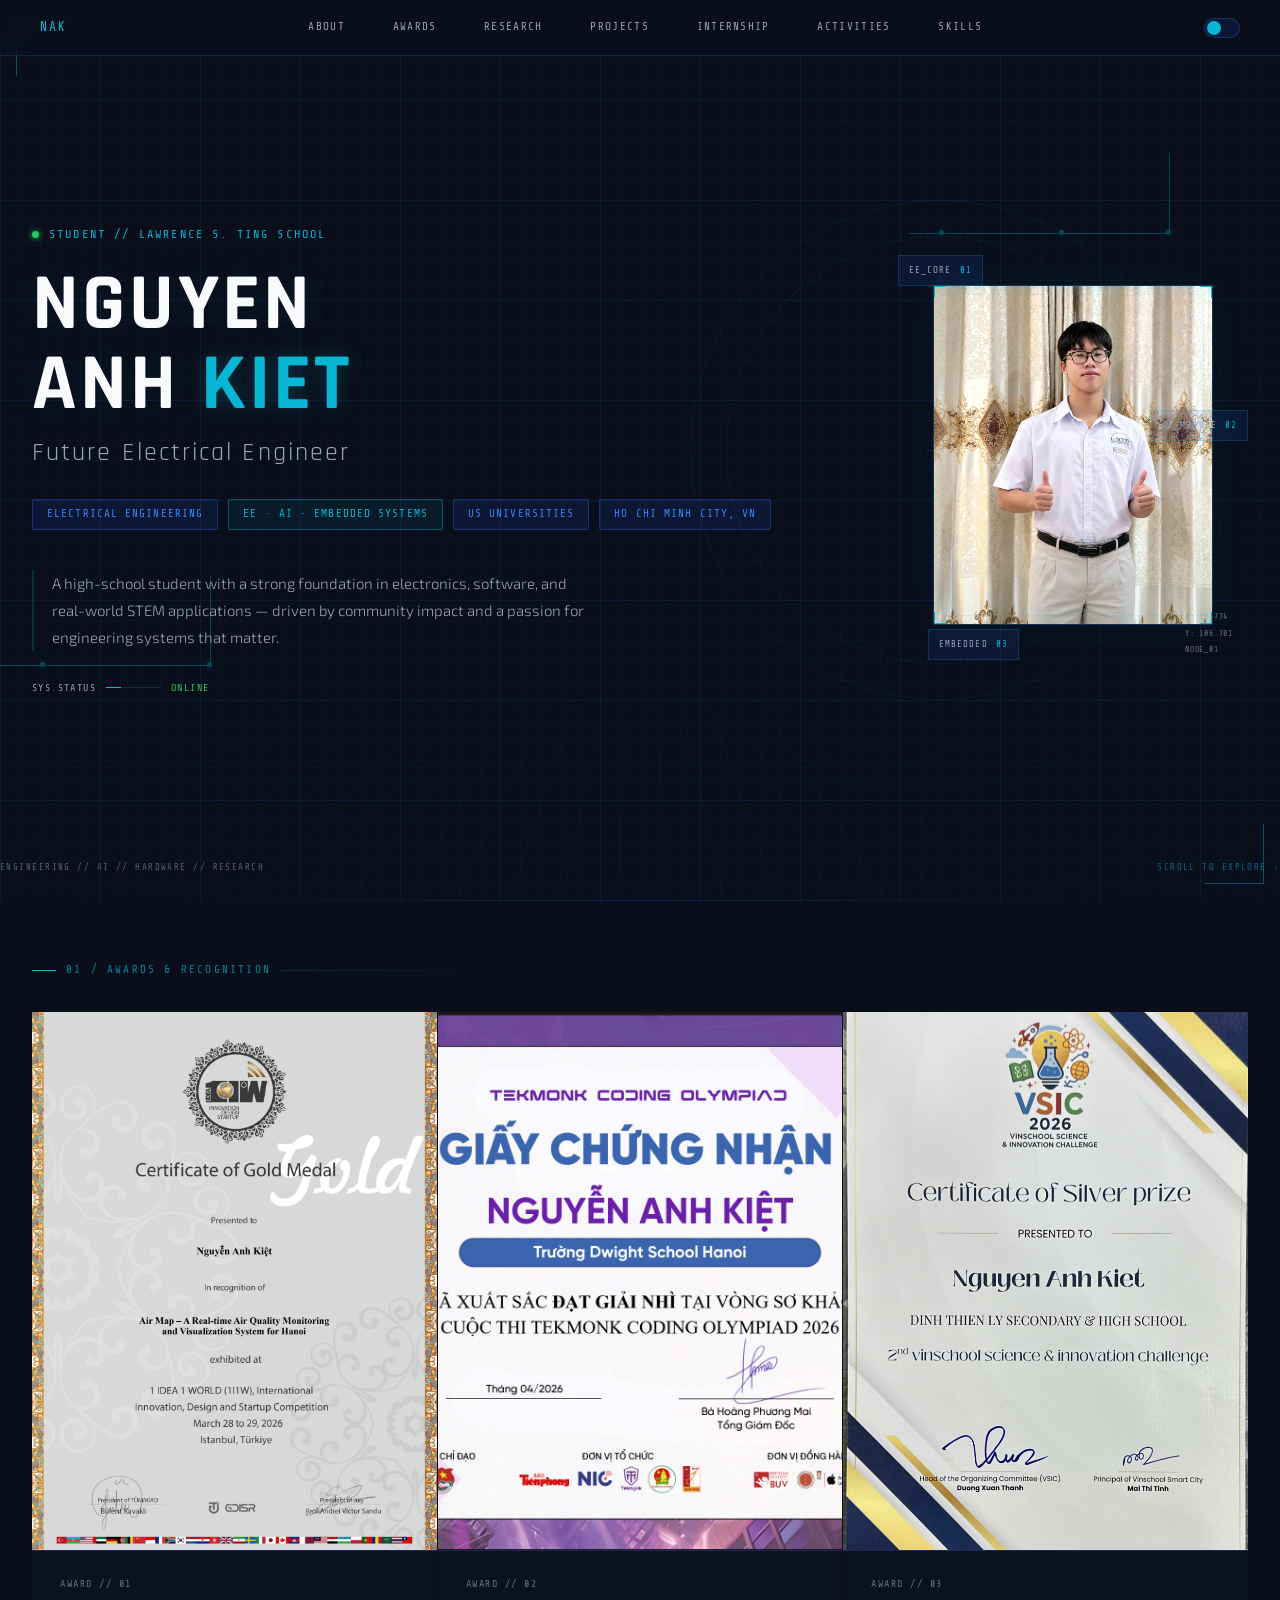
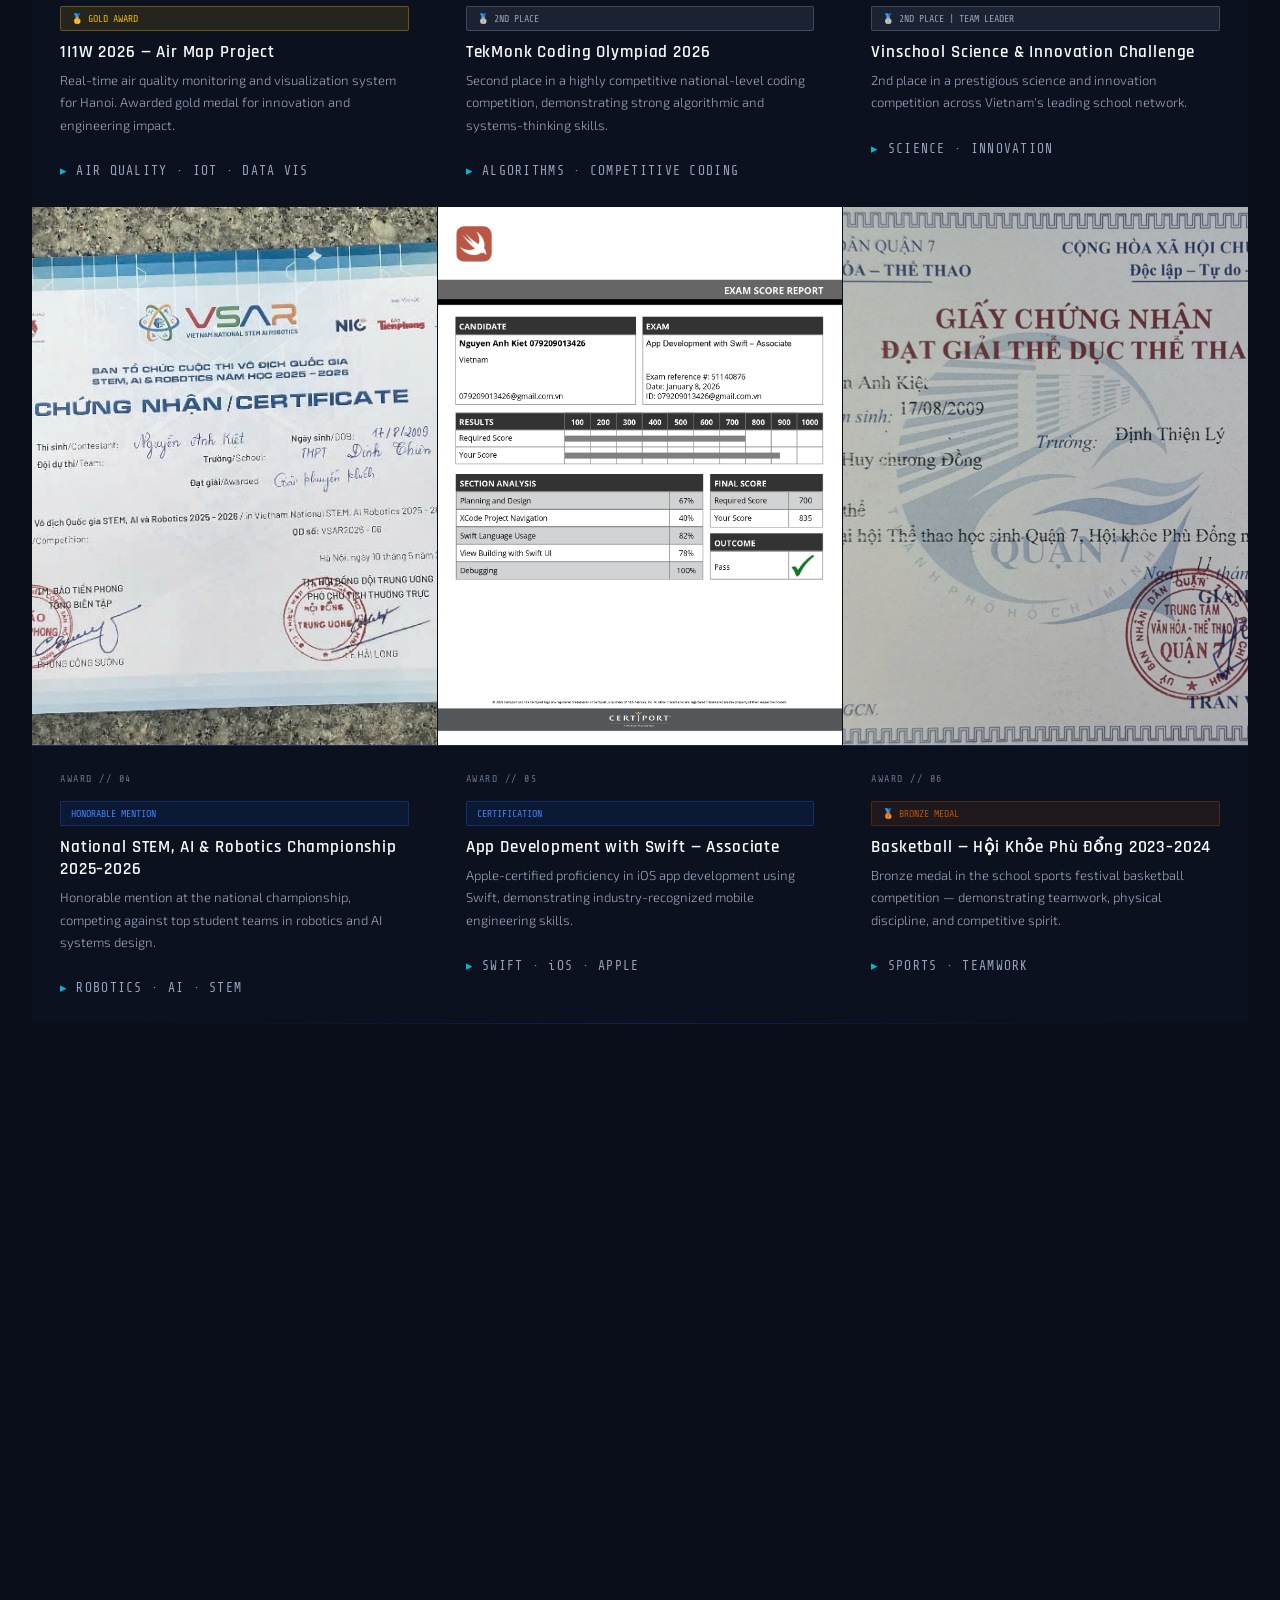
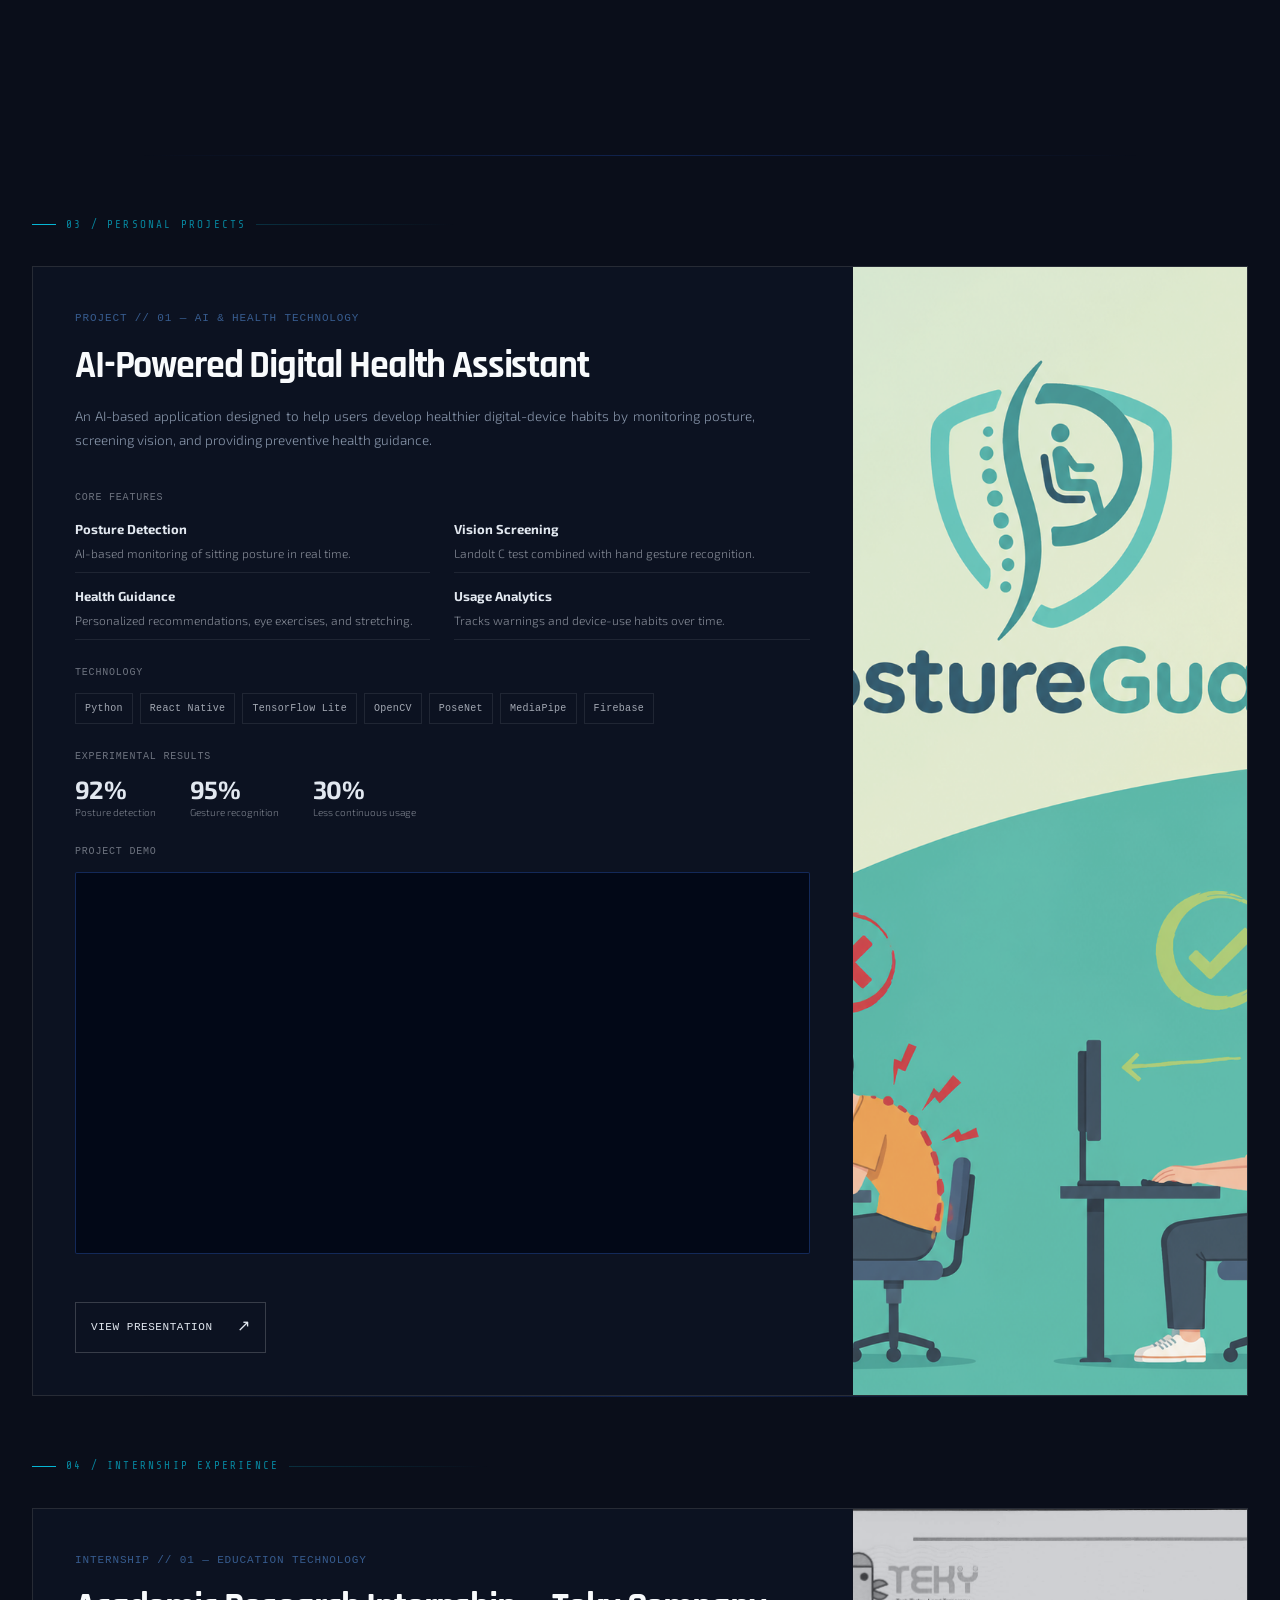
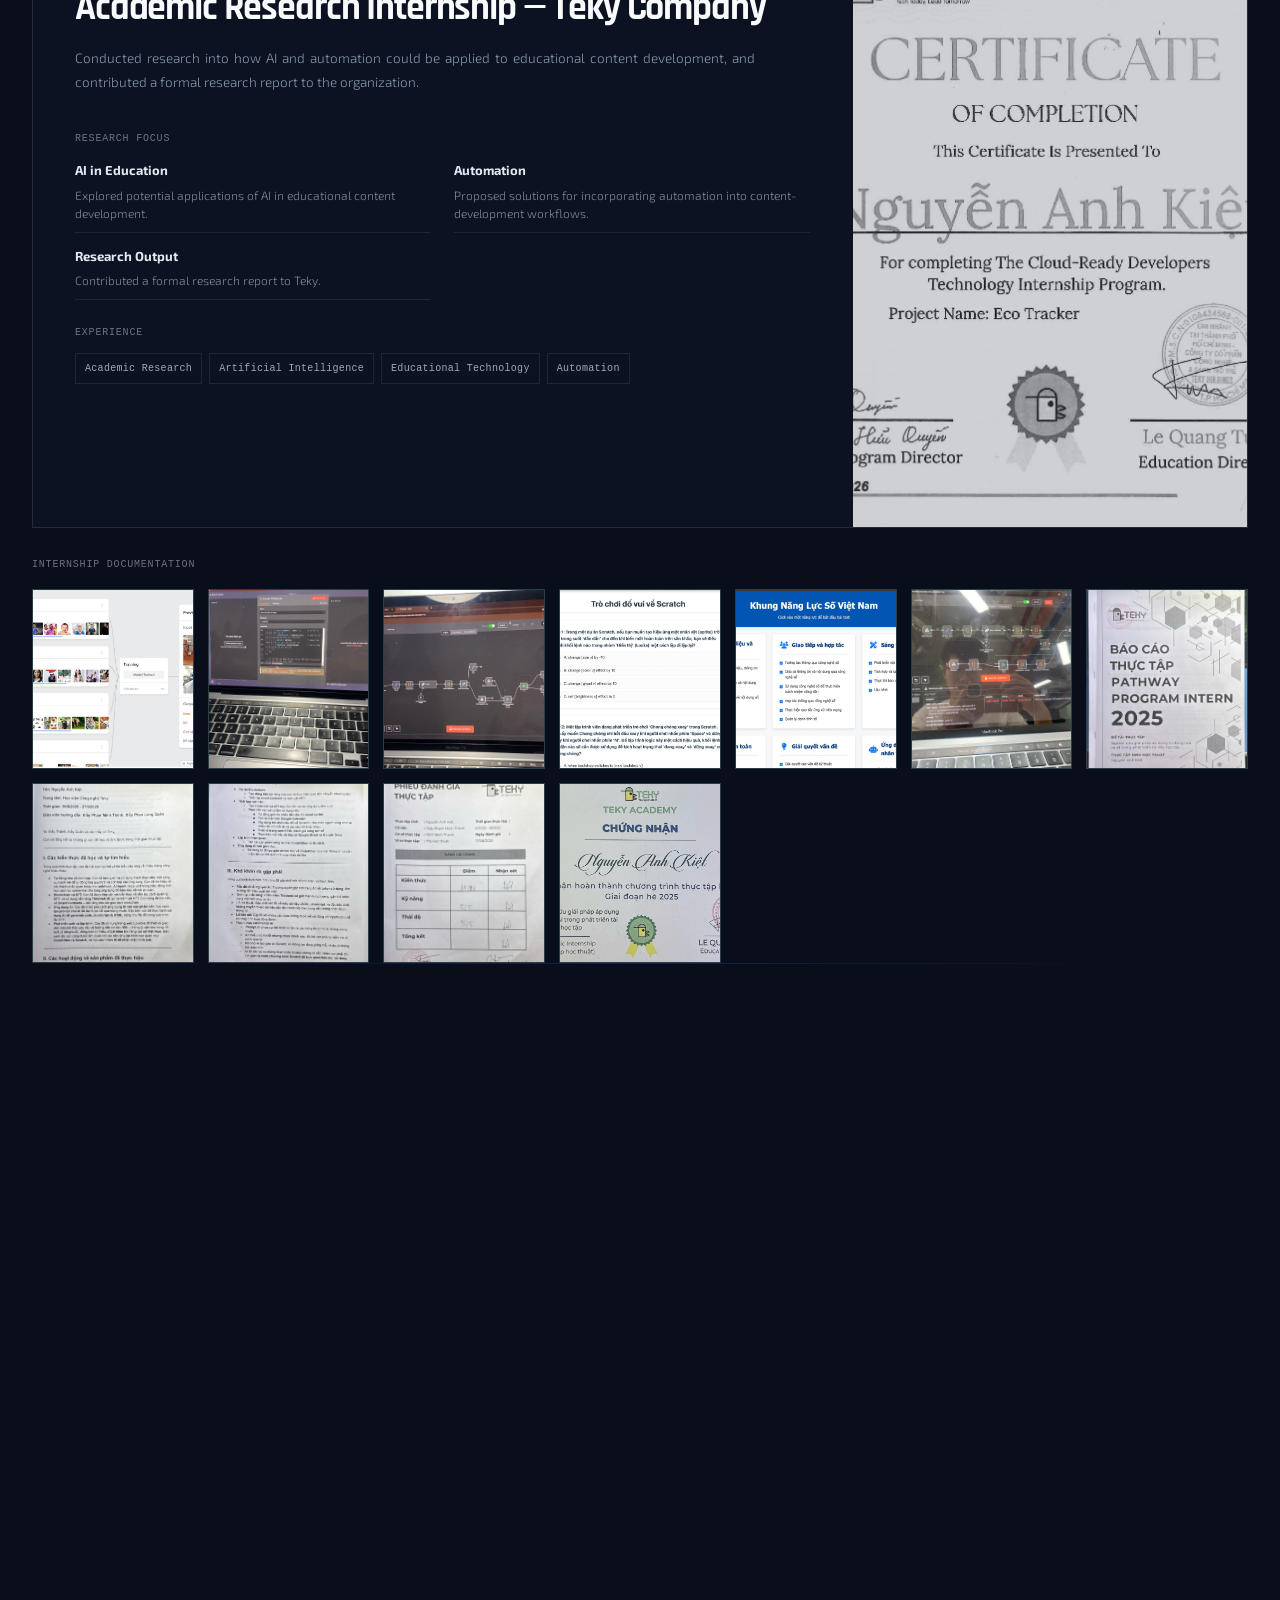
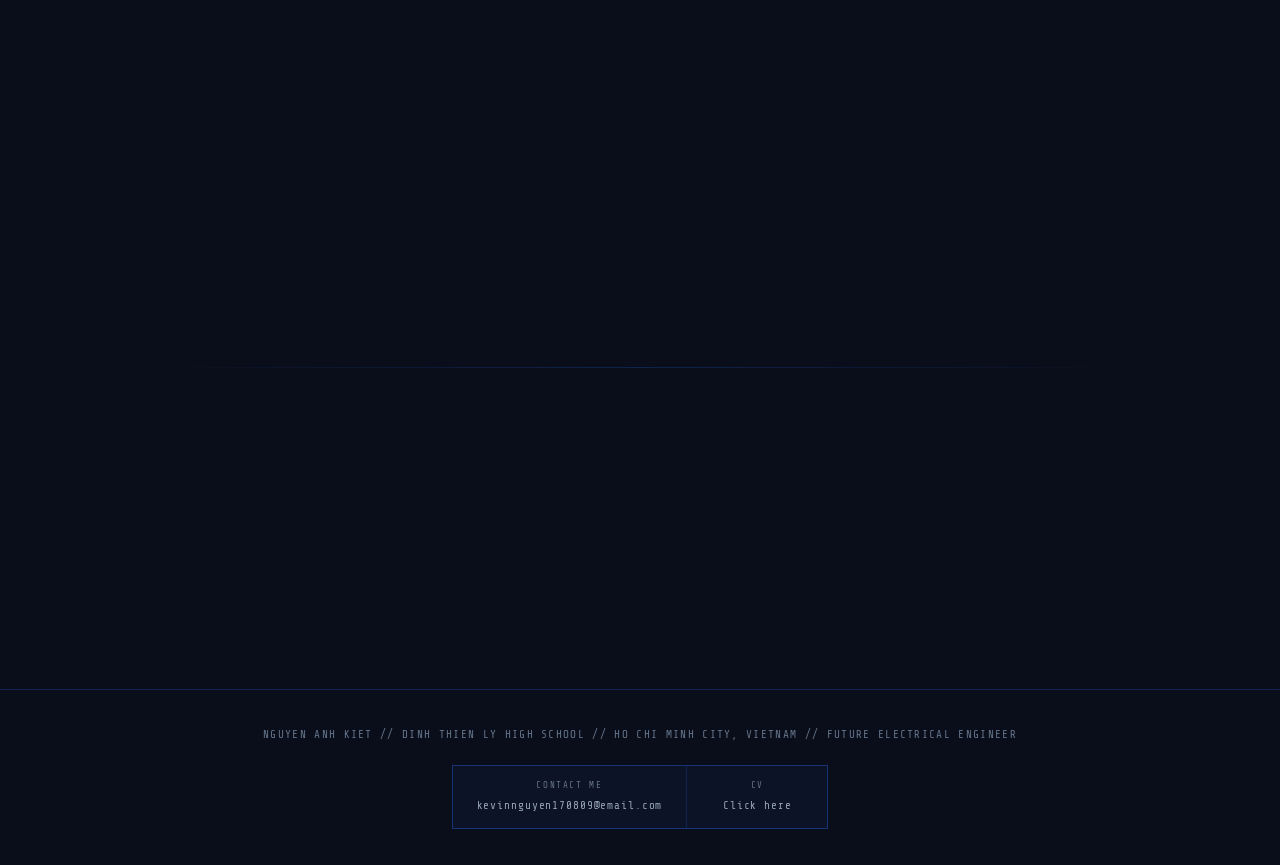
==== commit cde3f5dc: "final optimize" ====
--- a/index.html
+++ b/index.html
@@ -58,7 +58,7 @@
       
             <div class="hero-status">
               <span class="status-dot"></span>
-              STUDENT // DINH THIEN LY HIGH SCHOOL
+              STUDENT // LAWRENCE S. TING SCHOOL
             </div>
       
             <h1 class="hero-name">
@@ -365,6 +365,19 @@
                 </div>
               </div>
       
+              <div class="rp-video-block">
+                <div class="rp-mini-label">PROJECT DEMO</div>
+                <div class="rp-video-wrap">
+                  <iframe
+                    src="https://drive.google.com/file/d/1iZCPpEboQmW09iZXyyqzuWl6N8g8r8vb/preview"
+                    title="AI-Powered Digital Health Assistant demo video"
+                    loading="lazy"
+                    allow="autoplay; encrypted-media; picture-in-picture"
+                    allowfullscreen>
+                  </iframe>
+                </div>
+              </div>
+
               <a href="assets/spcn/PostureGuard.pdf" target="_blank" rel="noopener noreferrer" class="rp-button">
                 View Presentation
                 <span>↗</span>
@@ -373,7 +386,7 @@
             </div>
       
             <div class="rp-img-wrap">
-              <img src="assets/spcn/bg.jpeg" alt="AI-powered digital health project" class="rp-img">
+              <img src="assets/spcn/bg.png" alt="AI-powered digital health project" class="rp-img">
             </div>
       
           </div>
@@ -528,7 +541,7 @@
 
         <div class="activity-list" style="margin-top: 32px;">
 
-          <div class="activity-item" data-index="0">
+          <div class="activity-item open" data-index="0">
             <div class="activity-dot"></div>
             <div class="activity-content">
               <div class="activity-type">Education · Teaching</div>
@@ -539,17 +552,17 @@
             </div>
             <span class="activity-toggle">▸</span>
             <div class="activity-gallery">
-              <img src="assets/s&a/Dạy Học Tin - Đọc Hiểu Kon Tum/cert_kontum.jpg" alt="">
-              <img src="assets/s&a/Dạy Học Tin - Đọc Hiểu Kon Tum/kontum (1).jpg" alt="">
-              <img src="assets/s&a/Dạy Học Tin - Đọc Hiểu Kon Tum/kontum (2).jpg" alt="">
-              <img src="assets/s&a/Dạy Học Tin - Đọc Hiểu Kon Tum/kontum (3).jpg" alt="">
-              <img src="assets/s&a/Dạy Học Tin - Đọc Hiểu Kon Tum/kontum (4).jpg" alt="">
-              <img src="assets/s&a/Dạy Học Tin - Đọc Hiểu Kon Tum/kontum (5).jpg" alt="">
-              <img src="assets/s&a/Dạy Học Tin - Đọc Hiểu Kon Tum/kontum (6).jpg" alt="">
-            </div>
-          </div>
-
-          <div class="activity-item" data-index="1">
+              <img src="assets/s&a/Dạy Học Tin - Đọc Hiểu Kon Tum/cert_kontum.jpg" alt="" loading="lazy" decoding="async">
+              <img src="assets/s&a/Dạy Học Tin - Đọc Hiểu Kon Tum/kontum (1).jpg" alt="" loading="lazy" decoding="async">
+              <img src="assets/s&a/Dạy Học Tin - Đọc Hiểu Kon Tum/kontum (2).jpg" alt="" loading="lazy" decoding="async">
+              <img src="assets/s&a/Dạy Học Tin - Đọc Hiểu Kon Tum/kontum (3).jpg" alt="" loading="lazy" decoding="async">
+              <img src="assets/s&a/Dạy Học Tin - Đọc Hiểu Kon Tum/kontum (4).jpg" alt="" loading="lazy" decoding="async">
+              <img src="assets/s&a/Dạy Học Tin - Đọc Hiểu Kon Tum/kontum (5).jpg" alt="" loading="lazy" decoding="async">
+              <img src="assets/s&a/Dạy Học Tin - Đọc Hiểu Kon Tum/kontum (6).jpg" alt="" loading="lazy" decoding="async">
+            </div>
+          </div>
+
+          <div class="activity-item open" data-index="1">
             <div class="activity-dot"></div>
             <div class="activity-content">
               <div class="activity-type">Education · Online Tutoring</div>
@@ -560,13 +573,13 @@
             </div>
             <span class="activity-toggle">▸</span>
             <div class="activity-gallery">
-              <img src="assets/s&a/Dạy học Toán/daytoan (1).jpg" alt="">
-              <img src="assets/s&a/Dạy học Toán/daytoan (2).jpg" alt="">
-              <img src="assets/s&a/Dạy học Toán/daytoan (3).jpg" alt="">
-            </div>
-          </div>
-
-          <div class="activity-item" data-index="2">
+              <img src="assets/s&a/Dạy học Toán/daytoan (1).jpg" alt="" loading="lazy" decoding="async">
+              <img src="assets/s&a/Dạy học Toán/daytoan (2).jpg" alt="" loading="lazy" decoding="async">
+              <img src="assets/s&a/Dạy học Toán/daytoan (3).jpg" alt="" loading="lazy" decoding="async">
+            </div>
+          </div>
+
+          <div class="activity-item open" data-index="2">
             <div class="activity-dot"></div>
             <div class="activity-content">
               <div class="activity-type">Volunteer · Social Welfare</div>
@@ -577,16 +590,16 @@
             </div>
             <span class="activity-toggle">▸</span>
             <div class="activity-gallery">
-              <img src="assets/s&a/Quà tết lớp 9/cert_quatet.jpg" alt="">
-              <img src="assets/s&a/Quà tết lớp 9/quatet (1).jpg" alt="">
-              <img src="assets/s&a/Quà tết lớp 9/quatet (2).jpg" alt="">
-              <img src="assets/s&a/Quà tết lớp 9/quatet (3).jpg" alt="">
-              <img src="assets/s&a/Quà tết lớp 9/quatet (4).jpg" alt="">
-              <img src="assets/s&a/Quà tết lớp 9/quatet (5).jpg" alt="">
-            </div>
-          </div>
-
-          <div class="activity-item" data-index="3">
+              <img src="assets/s&a/Quà tết lớp 9/cert_quatet.jpg" alt="" loading="lazy" decoding="async">
+              <img src="assets/s&a/Quà tết lớp 9/quatet (1).jpg" alt="" loading="lazy" decoding="async">
+              <img src="assets/s&a/Quà tết lớp 9/quatet (2).jpg" alt="" loading="lazy" decoding="async">
+              <img src="assets/s&a/Quà tết lớp 9/quatet (3).jpg" alt="" loading="lazy" decoding="async">
+              <img src="assets/s&a/Quà tết lớp 9/quatet (4).jpg" alt="" loading="lazy" decoding="async">
+              <img src="assets/s&a/Quà tết lớp 9/quatet (5).jpg" alt="" loading="lazy" decoding="async">
+            </div>
+          </div>
+
+          <div class="activity-item open" data-index="3">
             <div class="activity-dot"></div>
             <div class="activity-content">
               <div class="activity-type">Volunteer · Children &amp; Hospital</div>
@@ -597,16 +610,16 @@
             </div>
             <span class="activity-toggle">▸</span>
             <div class="activity-gallery">
-              <img src="assets/s&a/Bệnh viện nhi đồng 1/cert_bvnd.jpg" alt="">
-              <img src="assets/s&a/Bệnh viện nhi đồng 1/bvnd (1).jpg" alt="">
-              <img src="assets/s&a/Bệnh viện nhi đồng 1/bvnd (2).jpg" alt="">
-              <img src="assets/s&a/Bệnh viện nhi đồng 1/bvnd (3).jpg" alt="">
-              <img src="assets/s&a/Bệnh viện nhi đồng 1/bvnd (4).jpg" alt="">
-              <img src="assets/s&a/Bệnh viện nhi đồng 1/bvnd (5).jpg" alt="">
-            </div>
-          </div>
-
-          <div class="activity-item" data-index="4">
+              <img src="assets/s&a/Bệnh viện nhi đồng 1/cert_bvnd.jpg" alt="" loading="lazy" decoding="async">
+              <img src="assets/s&a/Bệnh viện nhi đồng 1/bvnd (1).jpg" alt="" loading="lazy" decoding="async">
+              <img src="assets/s&a/Bệnh viện nhi đồng 1/bvnd (2).jpg" alt="" loading="lazy" decoding="async">
+              <img src="assets/s&a/Bệnh viện nhi đồng 1/bvnd (3).jpg" alt="" loading="lazy" decoding="async">
+              <img src="assets/s&a/Bệnh viện nhi đồng 1/bvnd (4).jpg" alt="" loading="lazy" decoding="async">
+              <img src="assets/s&a/Bệnh viện nhi đồng 1/bvnd (5).jpg" alt="" loading="lazy" decoding="async">
+            </div>
+          </div>
+
+          <div class="activity-item open" data-index="4">
             <div class="activity-dot"></div>
             <div class="activity-content">
               <div class="activity-type">Volunteer · Sports Event</div>
@@ -617,11 +630,11 @@
             </div>
             <span class="activity-toggle">▸</span>
             <div class="activity-gallery">
-              <img src="assets/s&a/sacmausanco.jpg" alt="">
-            </div>
-          </div>
-
-          <div class="activity-item" data-index="5">
+              <img src="assets/s&a/sacmausanco.jpg" alt="" loading="lazy" decoding="async">
+            </div>
+          </div>
+
+          <div class="activity-item open" data-index="5">
             <div class="activity-dot"></div>
             <div class="activity-content">
               <div class="activity-type">Volunteer · Tết 2023</div>
@@ -632,11 +645,11 @@
             </div>
             <span class="activity-toggle">▸</span>
             <div class="activity-gallery">
-              <img src="assets/s&a/tetchiaseyeuthuong.jpg" alt="">
-            </div>
-          </div>
-
-          <div class="activity-item" data-index="6">
+              <img src="assets/s&a/tetchiaseyeuthuong.jpg" alt="" loading="lazy" decoding="async">
+            </div>
+          </div>
+
+          <div class="activity-item open" data-index="6">
             <div class="activity-dot"></div>
             <div class="activity-content">
               <div class="activity-type">Volunteer · Tết 2024</div>
@@ -647,16 +660,16 @@
             </div>
             <span class="activity-toggle">▸</span>
             <div class="activity-gallery">
-              <img src="assets/s&a/hiep_phuoc/hiepphuoc (1).jpg" alt="">
-              <img src="assets/s&a/hiep_phuoc/hiepphuoc (2).jpg" alt="">
-              <img src="assets/s&a/hiep_phuoc/hiepphuoc (3).jpg" alt="">
-              <img src="assets/s&a/hiep_phuoc/hiepphuoc (4).jpg" alt="">
-              <img src="assets/s&a/hiep_phuoc/hiepphuoc (5).jpg" alt="">
-              <img src="assets/s&a/hiep_phuoc/hiepphuoc (6).jpg" alt="">
-            </div>
-          </div>
-
-          <div class="activity-item" data-index="7">
+              <img src="assets/s&a/hiep_phuoc/hiepphuoc (1).jpg" alt="" loading="lazy" decoding="async">
+              <img src="assets/s&a/hiep_phuoc/hiepphuoc (2).jpg" alt="" loading="lazy" decoding="async">
+              <img src="assets/s&a/hiep_phuoc/hiepphuoc (3).jpg" alt="" loading="lazy" decoding="async">
+              <img src="assets/s&a/hiep_phuoc/hiepphuoc (4).jpg" alt="" loading="lazy" decoding="async">
+              <img src="assets/s&a/hiep_phuoc/hiepphuoc (5).jpg" alt="" loading="lazy" decoding="async">
+              <img src="assets/s&a/hiep_phuoc/hiepphuoc (6).jpg" alt="" loading="lazy" decoding="async">
+            </div>
+          </div>
+
+          <div class="activity-item open" data-index="7">
             <div class="activity-dot"></div>
             <div class="activity-content">
               <div class="activity-type">Volunteer · Hospital 2026</div>
@@ -667,9 +680,9 @@
             </div>
             <span class="activity-toggle">▸</span>
             <div class="activity-gallery">
-              <img src="assets/s&a/Bệnh viện Chợ Rẫy/Nguyễn Anh Kiệt_page-0003.jpg" alt="">
-              <img src="assets/s&a/Bệnh viện Chợ Rẫy/IMG_20260429_113739.jpg" alt="">
-              <img src="assets/s&a/Bệnh viện Chợ Rẫy/IMG_20260429_113742.jpg" alt="">
+              <img src="assets/s&a/Bệnh viện Chợ Rẫy/Nguyễn Anh Kiệt_page-0003.jpg" alt="" loading="lazy" decoding="async">
+              <img src="assets/s&a/Bệnh viện Chợ Rẫy/IMG_20260429_113739.jpg" alt="" loading="lazy" decoding="async">
+              <img src="assets/s&a/Bệnh viện Chợ Rẫy/IMG_20260429_113742.jpg" alt="" loading="lazy" decoding="async">
             </div>
           </div>
 
@@ -796,9 +809,9 @@
             <span class="footer-link-label">CONTACT ME</span>
             <span class="footer-link-value">kevinnguyen170809@email.com</span>
           </a>
-          <a href="assets/cv.pdf" target="_blank" class="footer-link">
+          <a href="https://docs.google.com/document/d/1e-uyaeJg2dj9zt5goOm84bX1Q4QcVgvo/edit" target="_blank" class="footer-link">
             <span class="footer-link-label">CV</span>
-            <span class="footer-link-value">Download PDF</span>
+            <span class="footer-link-value">Click here</span>
           </a>
         </div>
       </div>
--- a/main.css
+++ b/main.css
@@ -88,7 +88,7 @@
 }
 .container {
     width: 100%;
-    max-width: 1400px;
+    max-width: 1500px;
     margin: 0 auto;
     padding-left: 32px;
     padding-right: 32px;
@@ -213,7 +213,7 @@
 
 section {
     width: 100%;
-    max-width: 1400px;
+    max-width: 1500px;
     margin: 0 auto;
     padding: 0 32px;
 }
@@ -1168,6 +1168,22 @@
     grid-template-columns: repeat(auto-fit, minmax(280px, 1fr));
     gap: 1px;
     /* background: var(--line); */
+}
+
+#achievements .card-grid {
+    grid-template-columns: repeat(3, minmax(0, 1fr));
+}
+
+@media (max-width: 850px) {
+    #achievements .card-grid {
+        grid-template-columns: repeat(2, minmax(0, 1fr));
+    }
+}
+
+@media (max-width: 500px) {
+    #achievements .card-grid {
+        grid-template-columns: 1fr;
+    }
 }
 
 .card {
@@ -1499,7 +1515,8 @@
 }
 
 .rp-card {
-    display: flex;
+    display: grid;
+    grid-template-columns: minmax(0, 1.35fr) minmax(280px, 0.95fr);
     gap: 1px;
     background: var(--line);
     margin-bottom: 24px;
@@ -1508,10 +1525,9 @@
     border: 1px solid transparent;
     transition: all 0.3s cubic-bezier(0.25, 0.8, 0.25, 1);
     width: 100%;
+    min-height: 760px;
     box-sizing: border-box;
-}
-
-.rp-card:last-child {
+}.rp-card:last-child {
     margin-bottom: 0;
 }
 
@@ -1528,6 +1544,8 @@
     /* Tăng padding nhìn cho sang trọng, chuẩn UI cao cấp */
     background: var(--card-bg);
     transition: background 0.3s;
+    display: flex;
+    flex-direction: column;
 }
 
 .rp-card:hover .rp-body {
@@ -1573,11 +1591,49 @@
     background: rgba(255, 255, 255, 0.03);
 }
 
-.rp-img-wrap img {
+#projects .rp-img-wrap {
+    width: 100%;
+    min-height: 100%;
+    background: #d5d5d5;
+    display: flex;
+    align-items: stretch;
+}
+
+#projects .rp-img-wrap img {
     width: 100%;
     height: 100%;
+    min-height: 540px;
+    object-fit: cover;
+    object-position: center;
     display: block;
-    object-fit: cover;
+    filter: grayscale(0.15) contrast(1.02);
+}
+
+.rp-video-block {
+    margin-top: 24px;
+    margin-bottom: 16px;
+    flex: 1;
+    display: flex;
+    flex-direction: column;
+}
+
+.rp-video-wrap {
+    flex: 1;
+    min-height: 380px;
+    border: 1px solid var(--line);
+    background: rgba(15, 23, 42, 0.9);
+    overflow: hidden;
+    border-radius: 2px;
+    box-shadow: inset 0 0 0 1px rgba(96, 165, 250, 0.05);
+}
+
+.rp-video-wrap iframe {
+    display: block;
+    width: 100%;
+    height: 100%;
+    min-height: 380px;
+    border: 0;
+    background: #020817;
 }
 
 /* Khi hover: Ảnh vừa mất grayscale vừa zoom nhẹ vào rất điện ảnh */
@@ -1643,6 +1699,17 @@
     .rp-img-wrap {
         width: 100%;
         height: 200px;
+    }
+
+    #projects .rp-card {
+        grid-template-columns: 1fr;
+        min-height: auto;
+    }
+
+    .rp-video-wrap,
+    .rp-video-wrap iframe {
+        min-height: 220px;
+        height: 220px;
     }
 
     .rp-body {
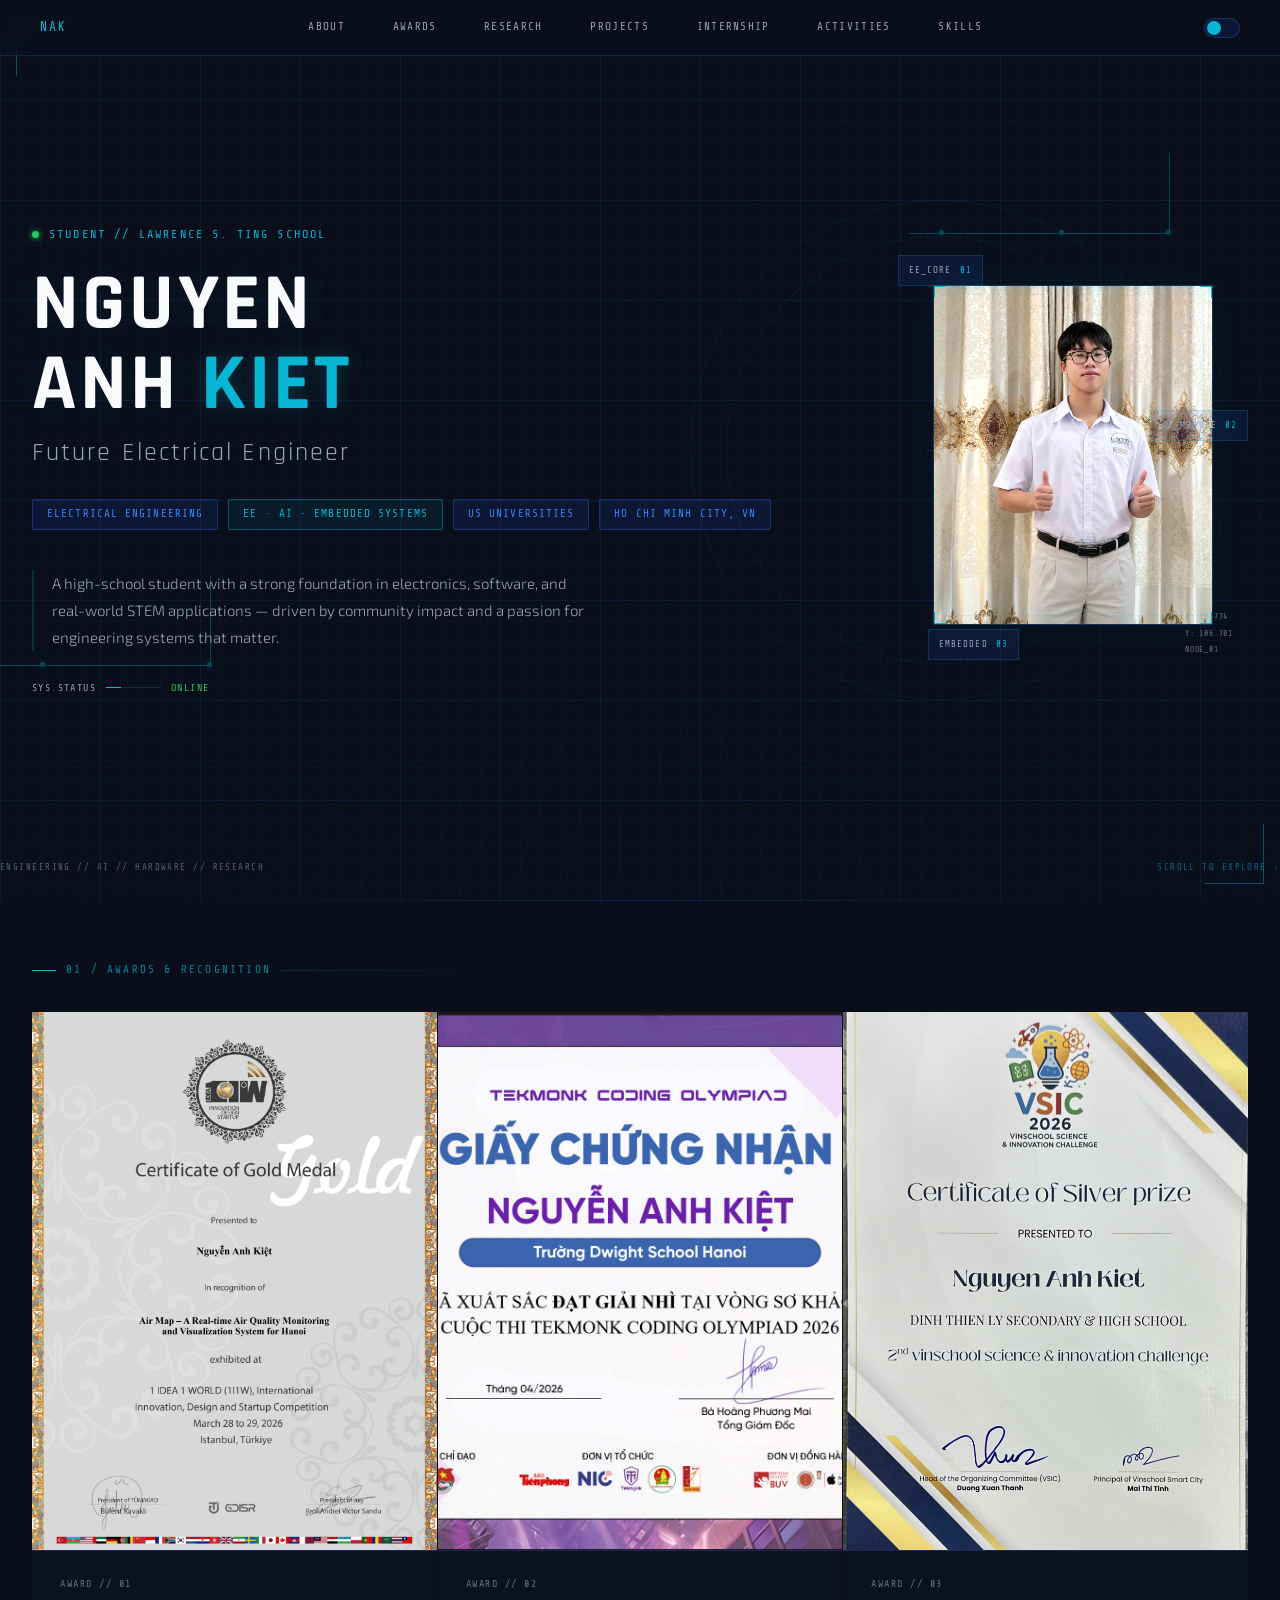
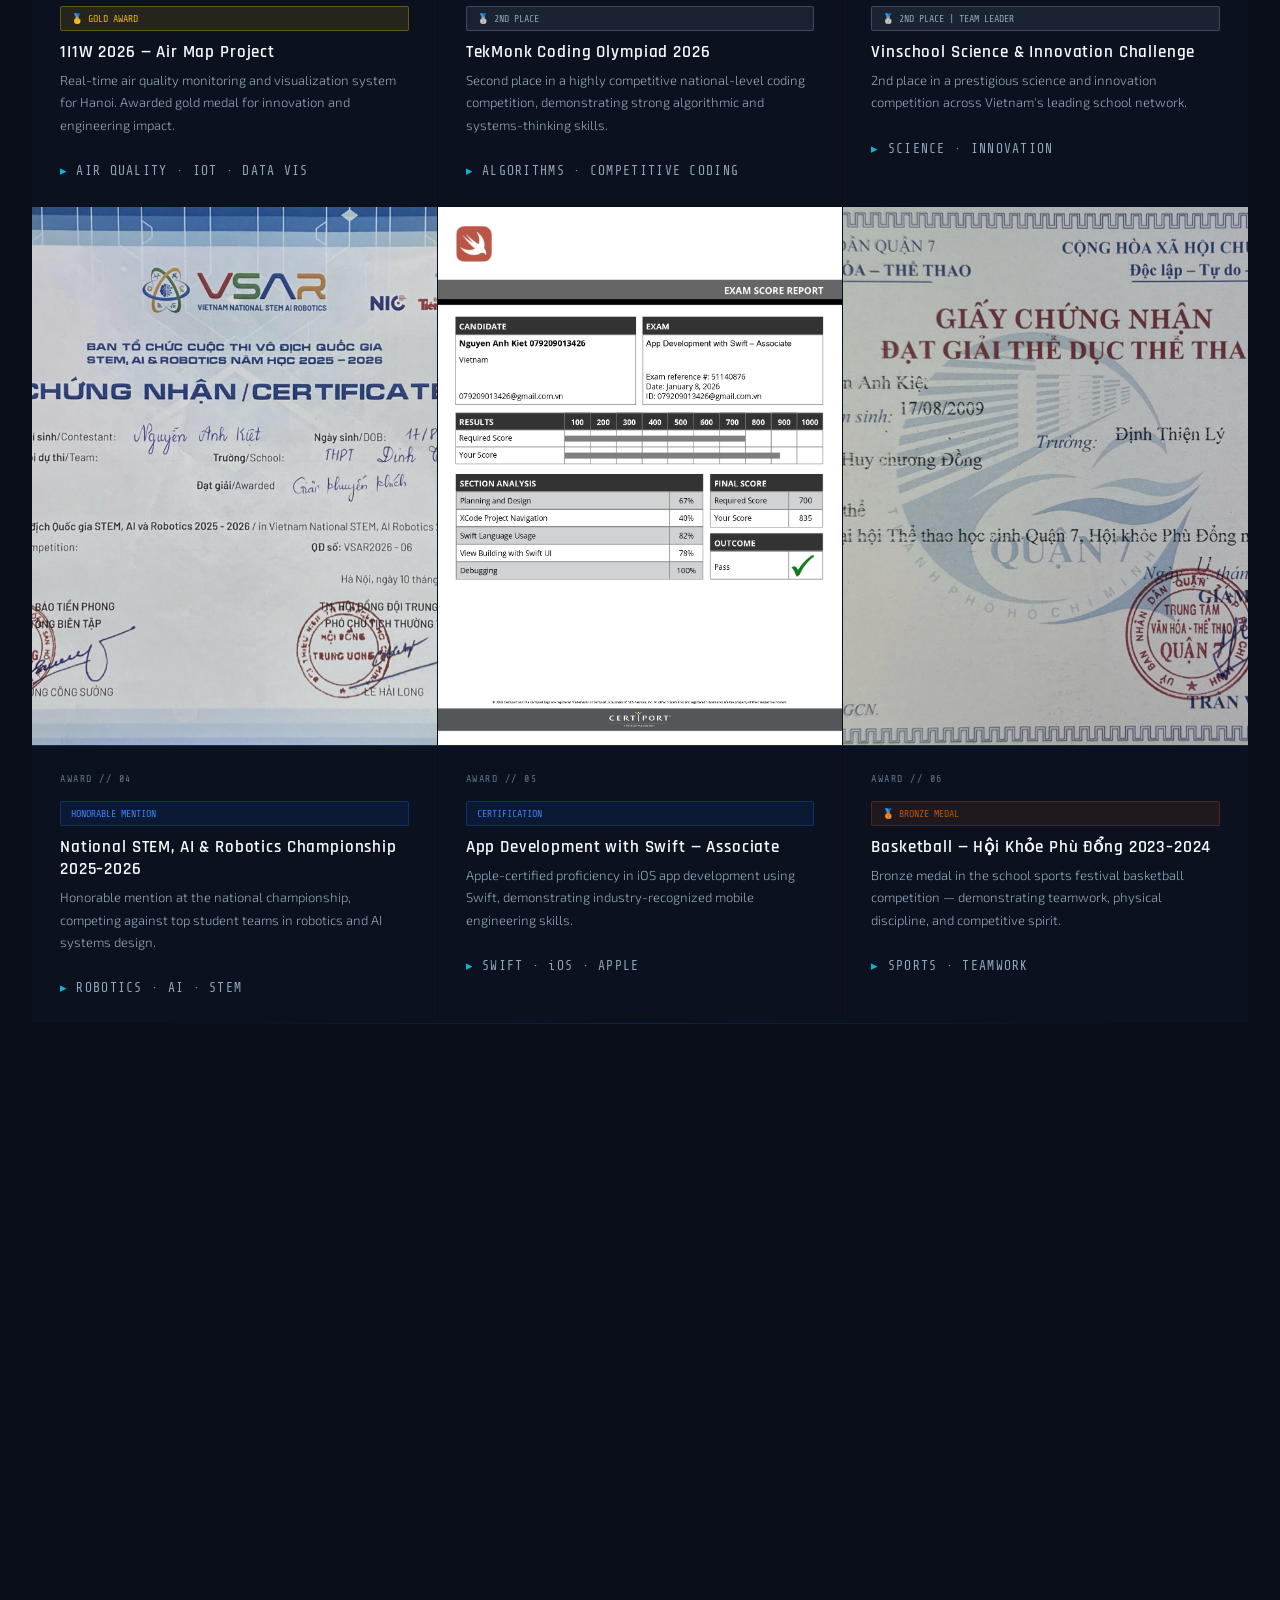
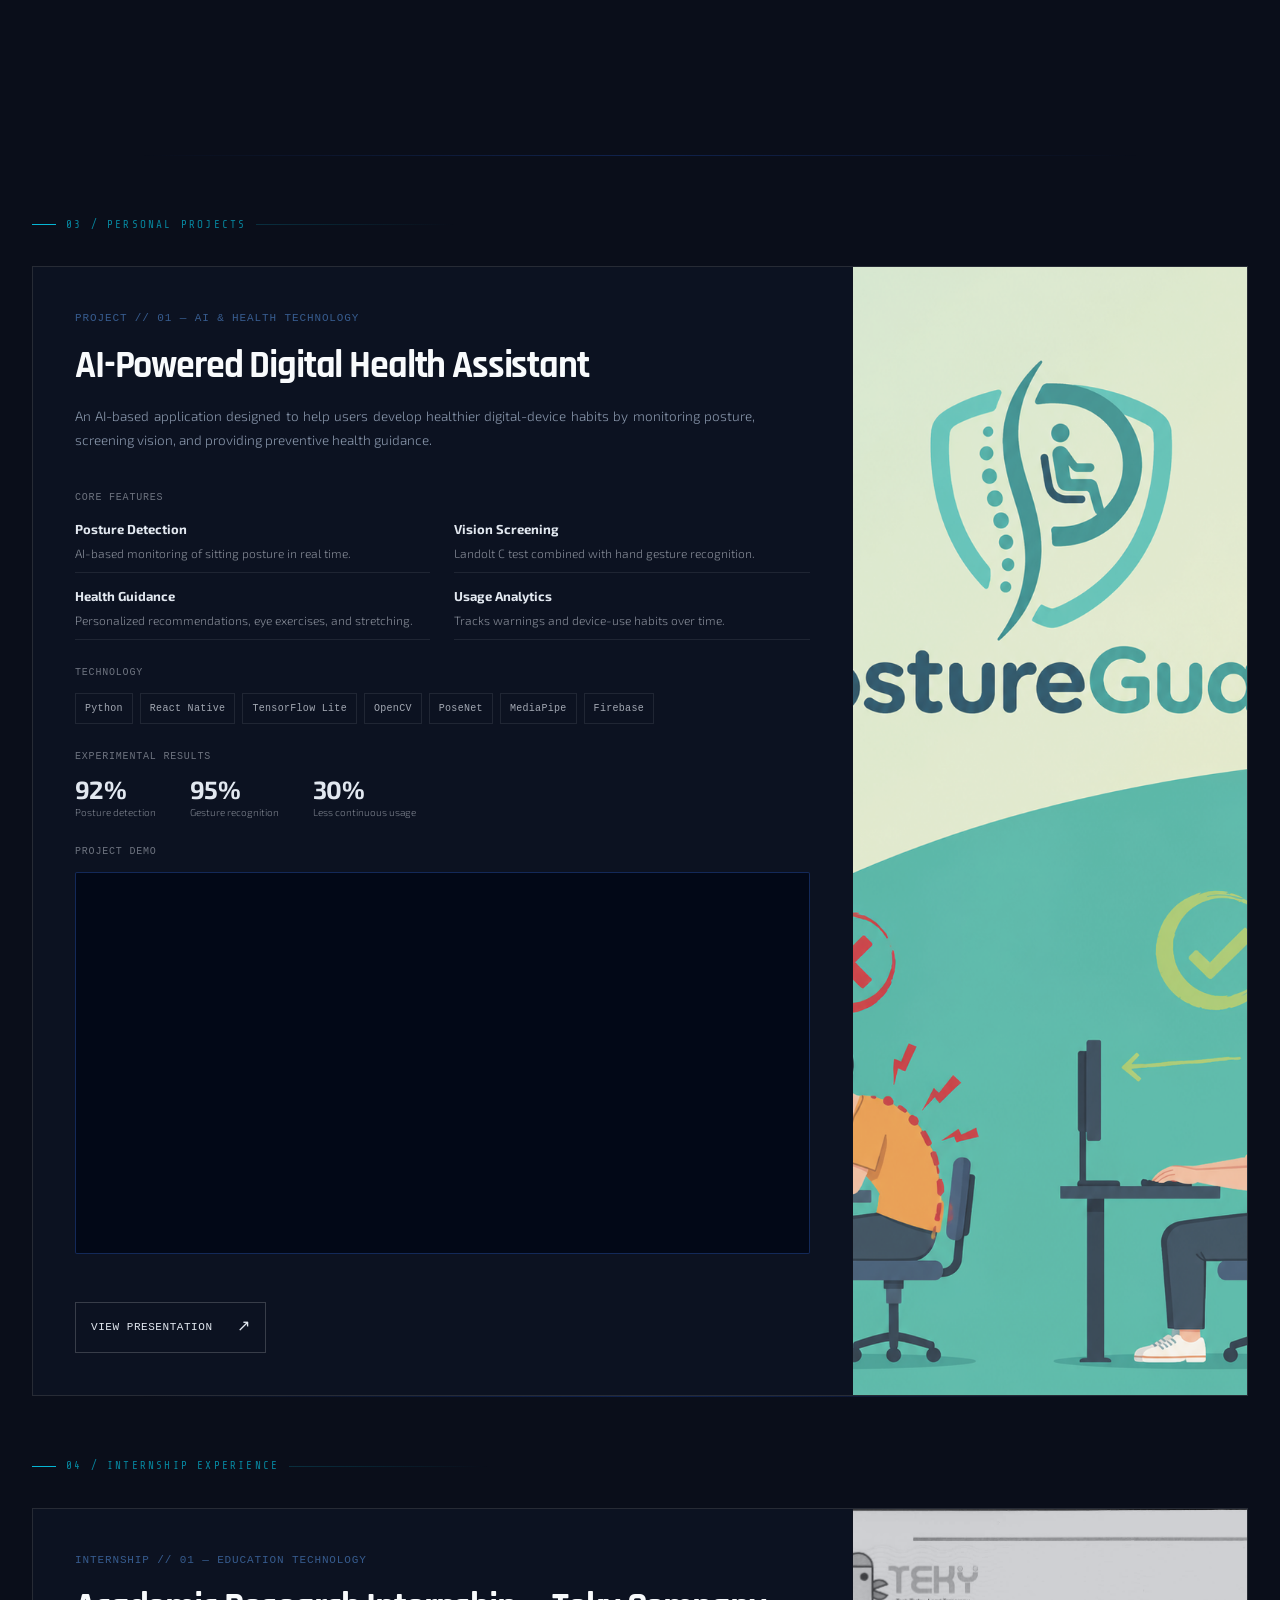
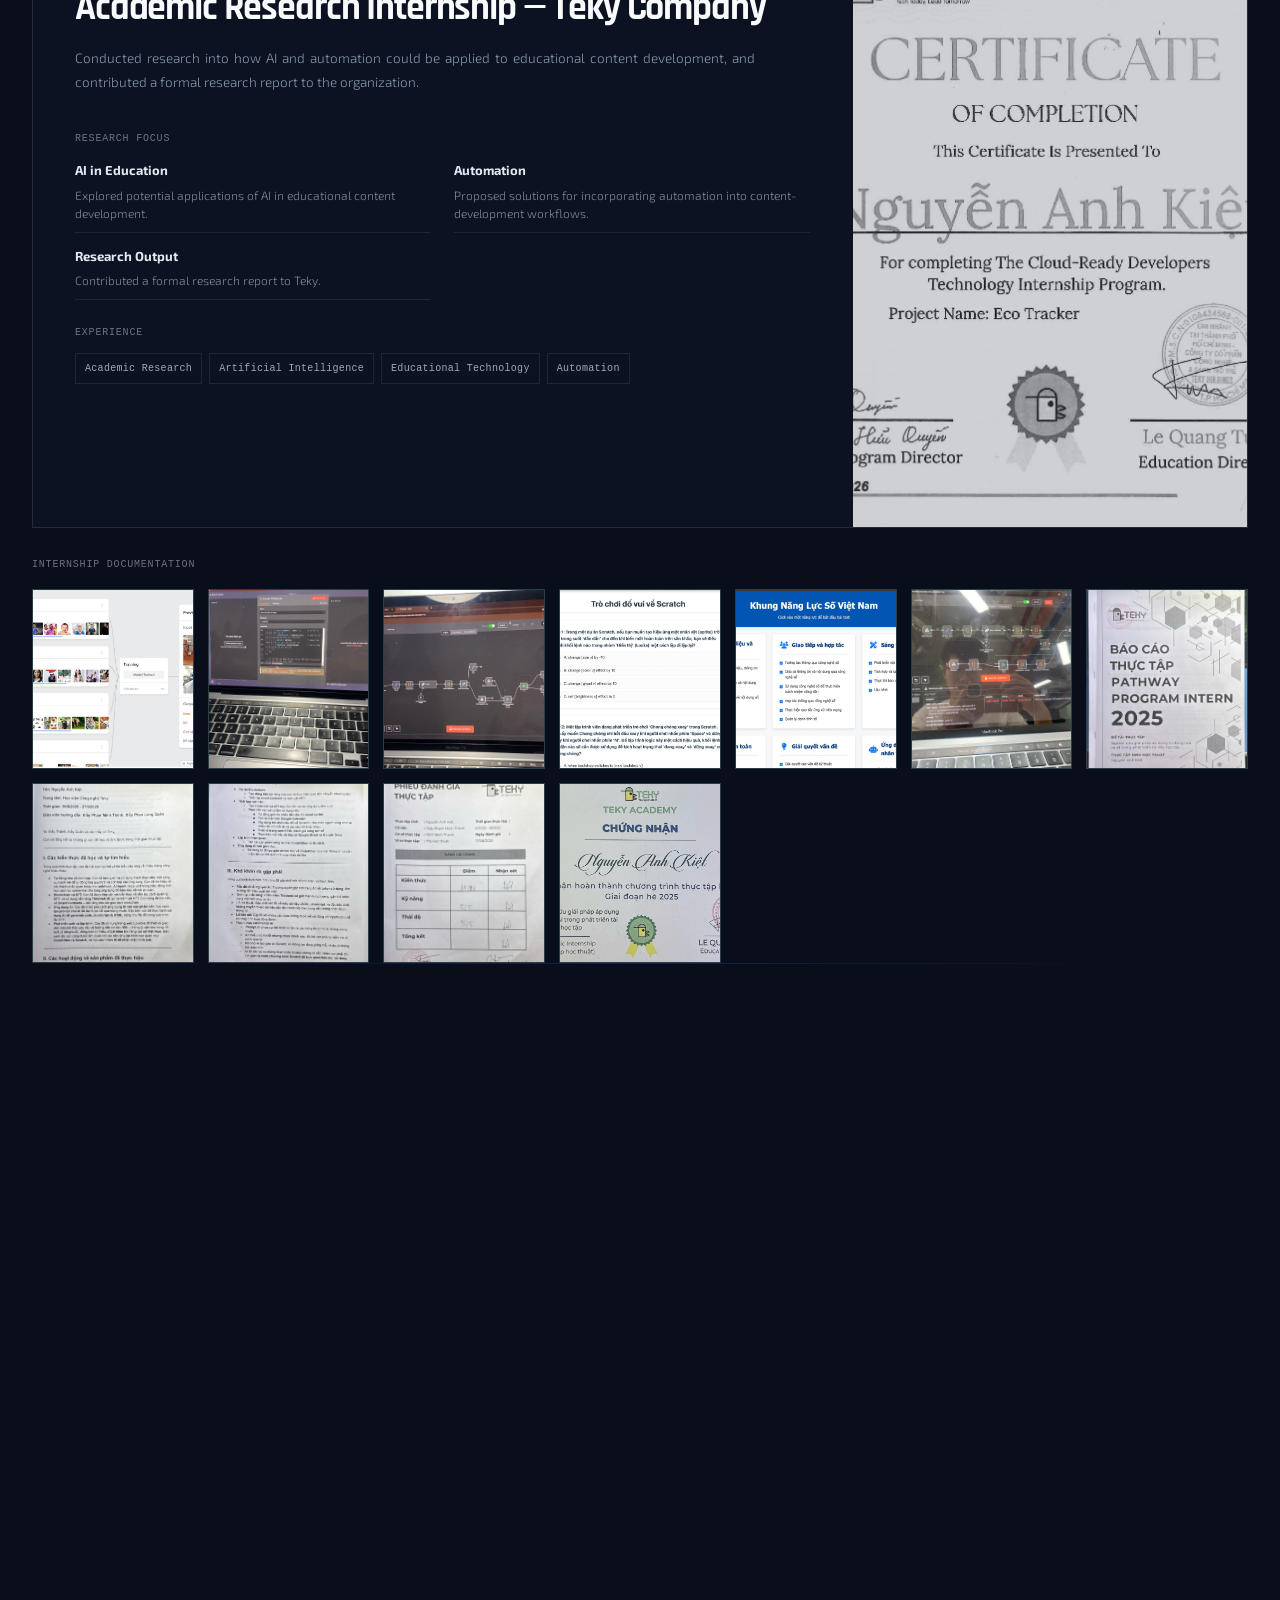
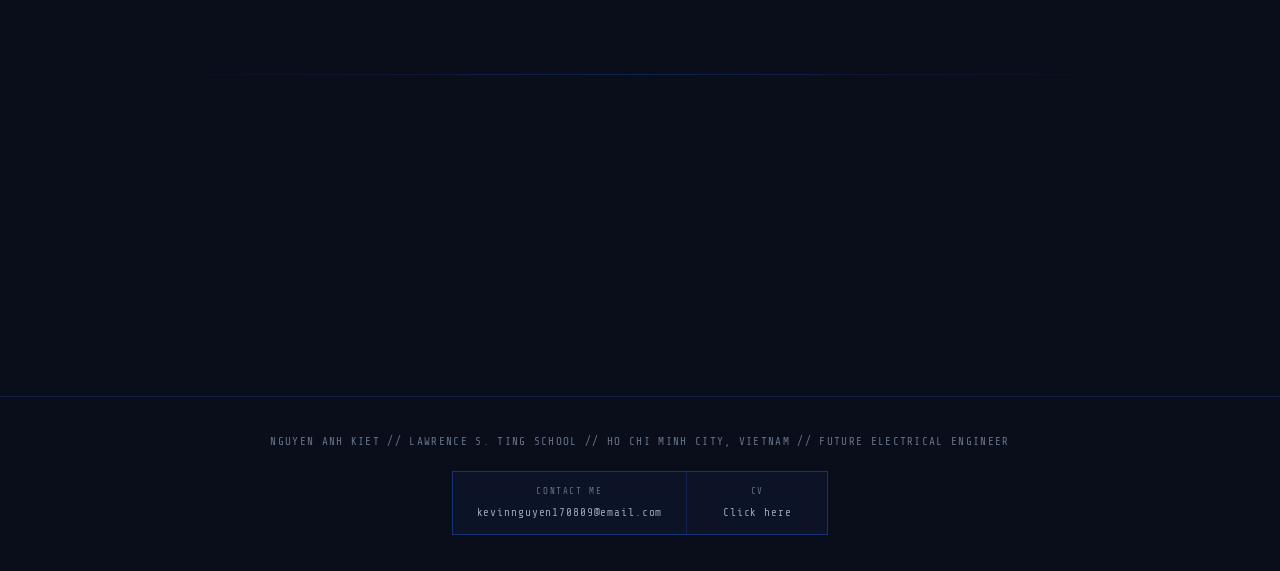
==== commit 82db99ea: "fix minor issues" ====
--- a/index.html
+++ b/index.html
@@ -582,26 +582,6 @@
           <div class="activity-item open" data-index="2">
             <div class="activity-dot"></div>
             <div class="activity-content">
-              <div class="activity-type">Volunteer · Social Welfare</div>
-              <h4>Gifts for Underprivileged Students &amp; Elderly — Tết Season</h4>
-              <p>Distributed gifts to disadvantaged students, made and delivered bánh tét to elderly individuals living
-                alone
-                during the Tết holiday season.</p>
-            </div>
-            <span class="activity-toggle">▸</span>
-            <div class="activity-gallery">
-              <img src="assets/s&a/Quà tết lớp 9/cert_quatet.jpg" alt="" loading="lazy" decoding="async">
-              <img src="assets/s&a/Quà tết lớp 9/quatet (1).jpg" alt="" loading="lazy" decoding="async">
-              <img src="assets/s&a/Quà tết lớp 9/quatet (2).jpg" alt="" loading="lazy" decoding="async">
-              <img src="assets/s&a/Quà tết lớp 9/quatet (3).jpg" alt="" loading="lazy" decoding="async">
-              <img src="assets/s&a/Quà tết lớp 9/quatet (4).jpg" alt="" loading="lazy" decoding="async">
-              <img src="assets/s&a/Quà tết lớp 9/quatet (5).jpg" alt="" loading="lazy" decoding="async">
-            </div>
-          </div>
-
-          <div class="activity-item open" data-index="3">
-            <div class="activity-dot"></div>
-            <div class="activity-content">
               <div class="activity-type">Volunteer · Children &amp; Hospital</div>
               <h4>Recreation &amp; Gifts for Children at Pagoda — Bệnh Viện Nhi Đồng 1</h4>
               <p>Organized recreational activities and distributed gifts for children at local pagodas; delivered gifts
@@ -619,7 +599,7 @@
             </div>
           </div>
 
-          <div class="activity-item open" data-index="4">
+          <div class="activity-item open" data-index="3">
             <div class="activity-dot"></div>
             <div class="activity-content">
               <div class="activity-type">Volunteer · Sports Event</div>
@@ -634,7 +614,7 @@
             </div>
           </div>
 
-          <div class="activity-item open" data-index="5">
+          <div class="activity-item open" data-index="4">
             <div class="activity-dot"></div>
             <div class="activity-content">
               <div class="activity-type">Volunteer · Tết 2023</div>
@@ -649,7 +629,7 @@
             </div>
           </div>
 
-          <div class="activity-item open" data-index="6">
+          <div class="activity-item open" data-index="5">
             <div class="activity-dot"></div>
             <div class="activity-content">
               <div class="activity-type">Volunteer · Tết 2024</div>
@@ -669,7 +649,7 @@
             </div>
           </div>
 
-          <div class="activity-item open" data-index="7">
+          <div class="activity-item open" data-index="6">
             <div class="activity-dot"></div>
             <div class="activity-content">
               <div class="activity-type">Volunteer · Hospital 2026</div>
@@ -801,7 +781,7 @@
 
     <footer>
       <div class="footer-inner">
-        <p class="footer-name">NGUYEN ANH KIET // DINH THIEN LY HIGH SCHOOL // HO CHI MINH CITY, VIETNAM // FUTURE
+        <p class="footer-name">NGUYEN ANH KIET // LAWRENCE S. TING SCHOOL // HO CHI MINH CITY, VIETNAM // FUTURE
           ELECTRICAL ENGINEER
         </p>
         <div class="footer-links">
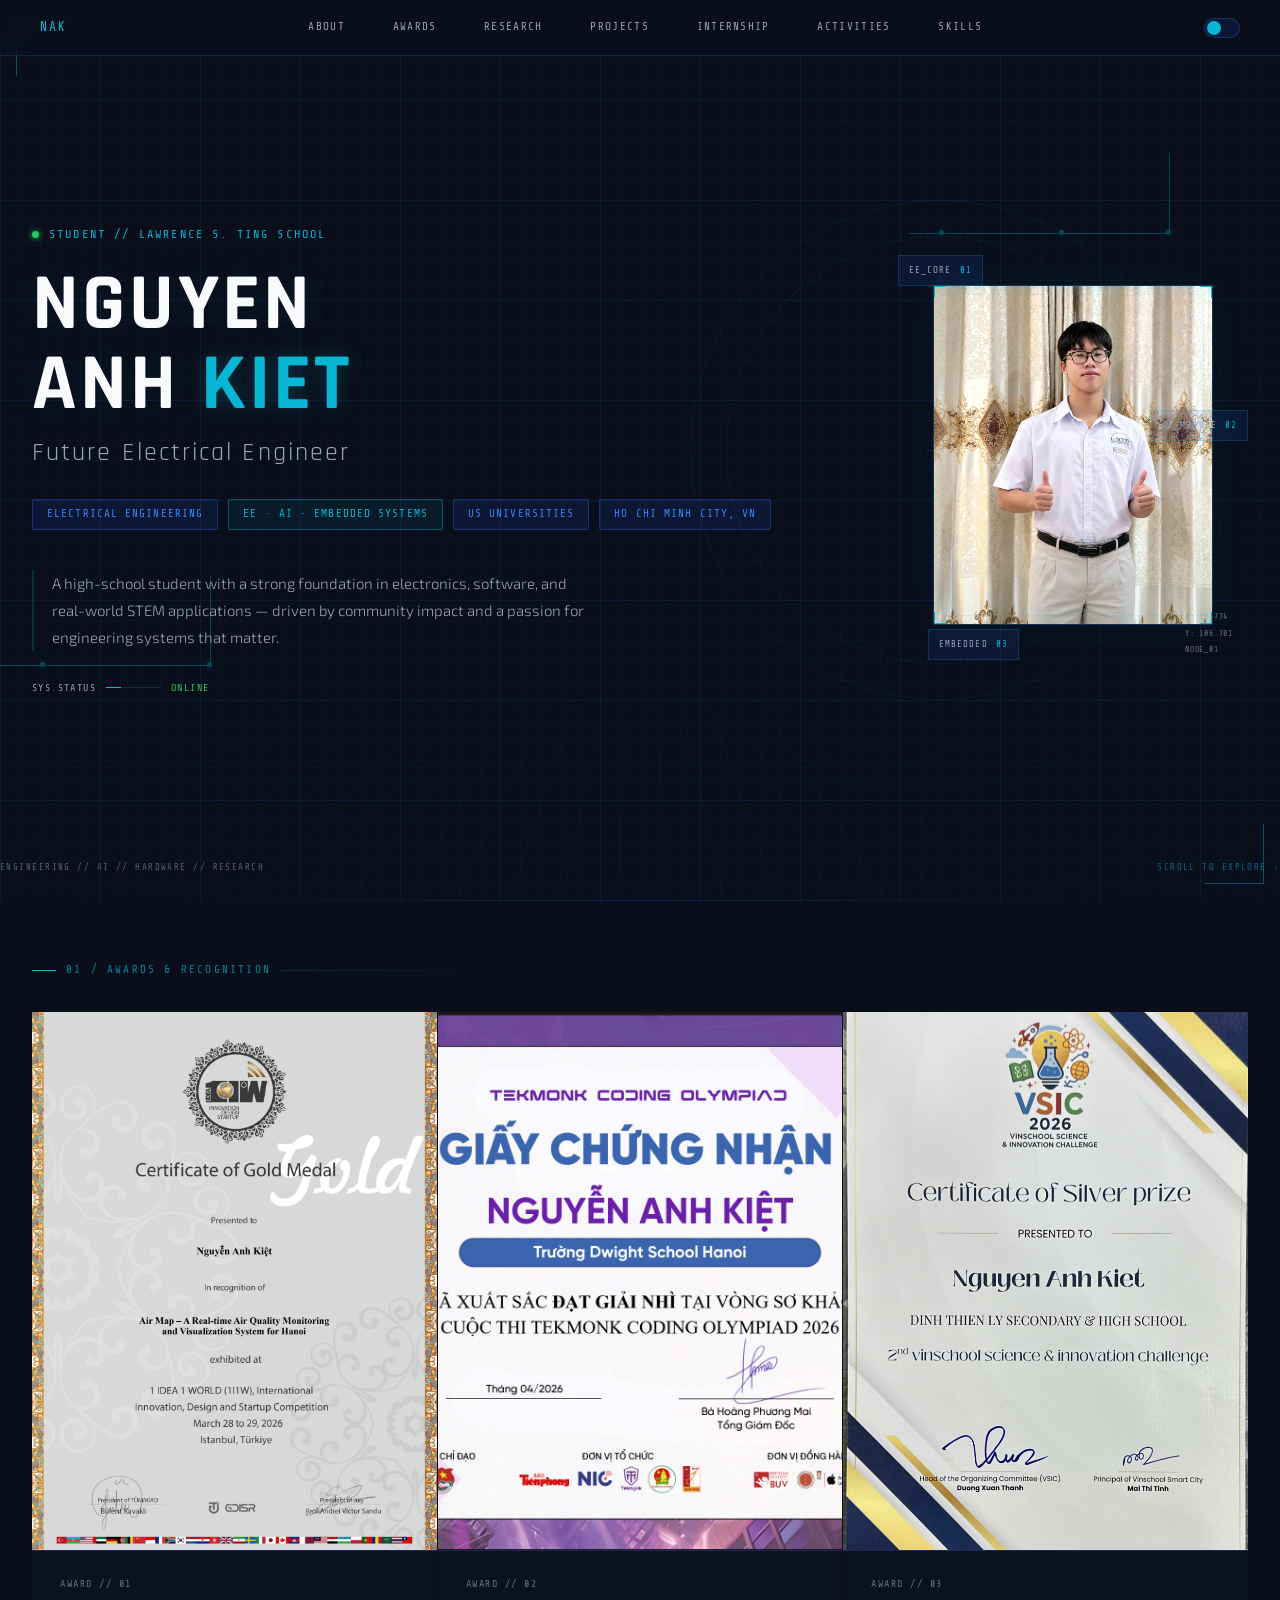
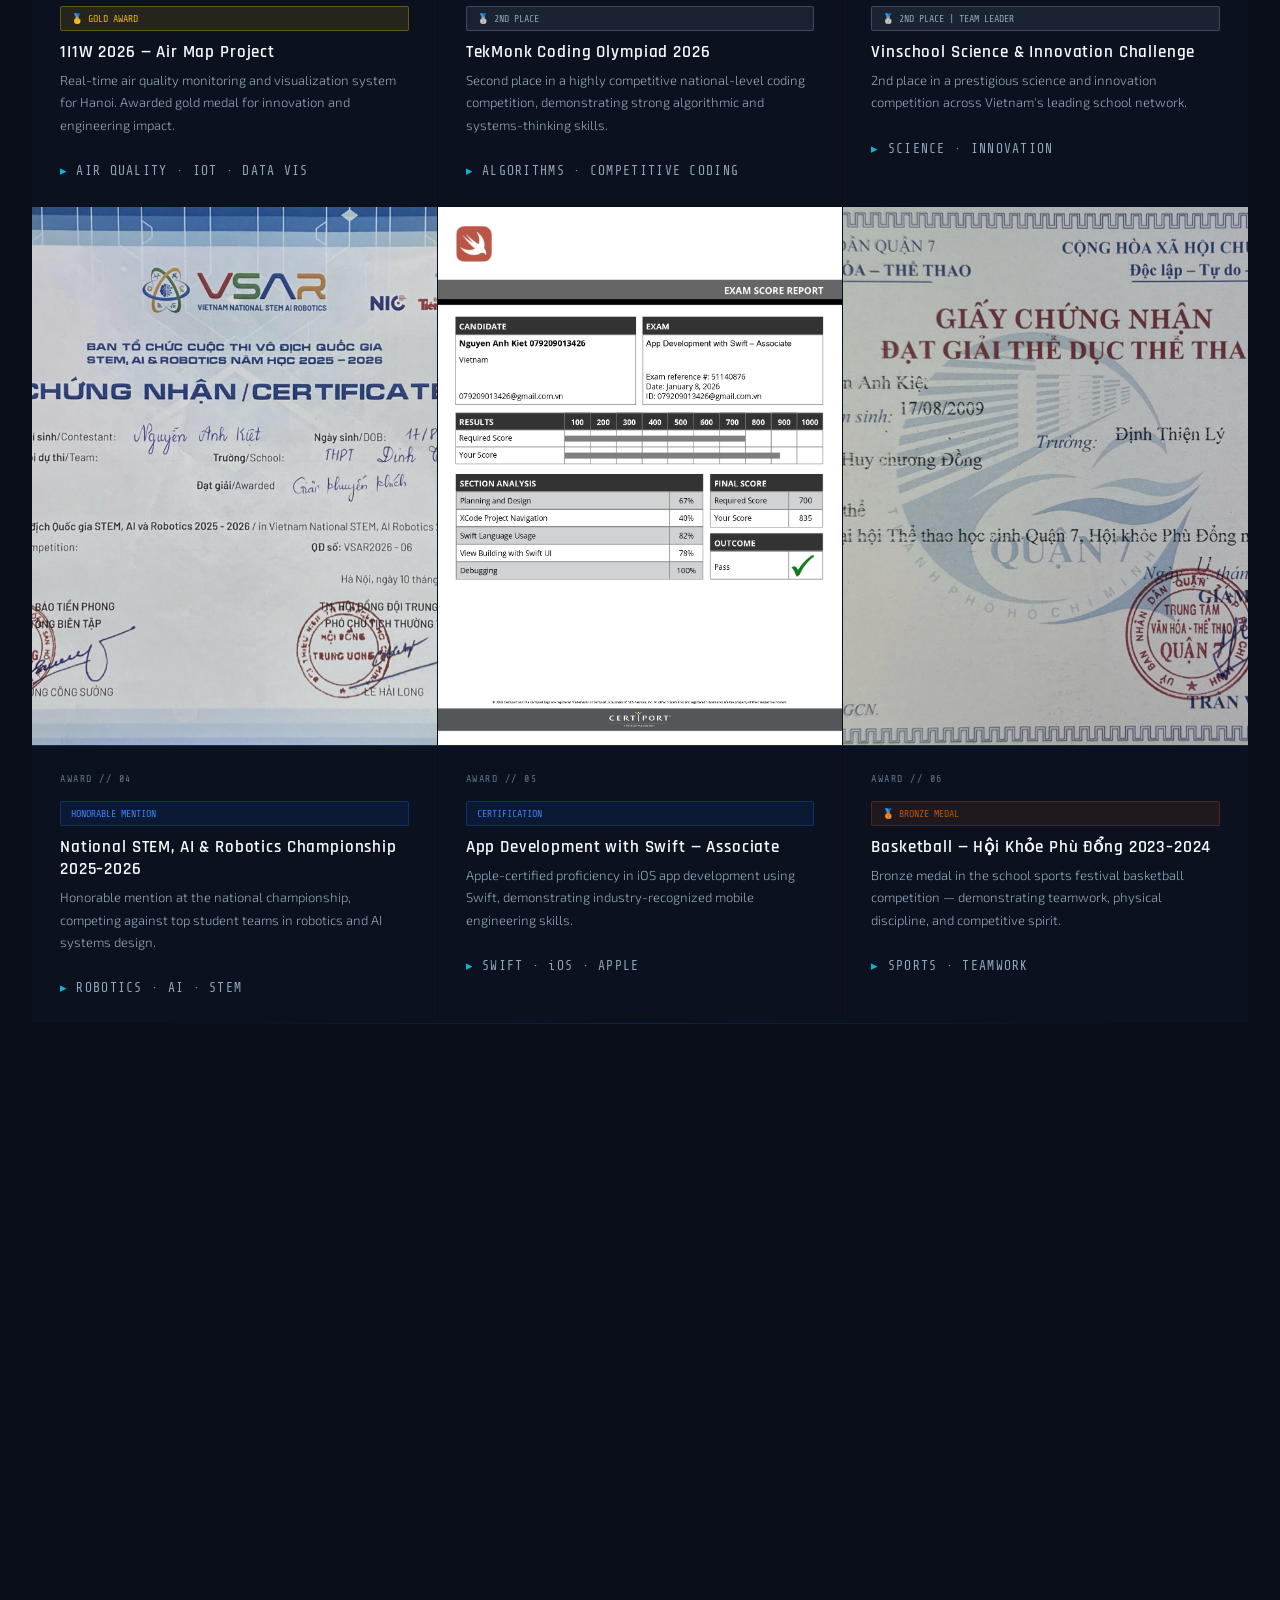
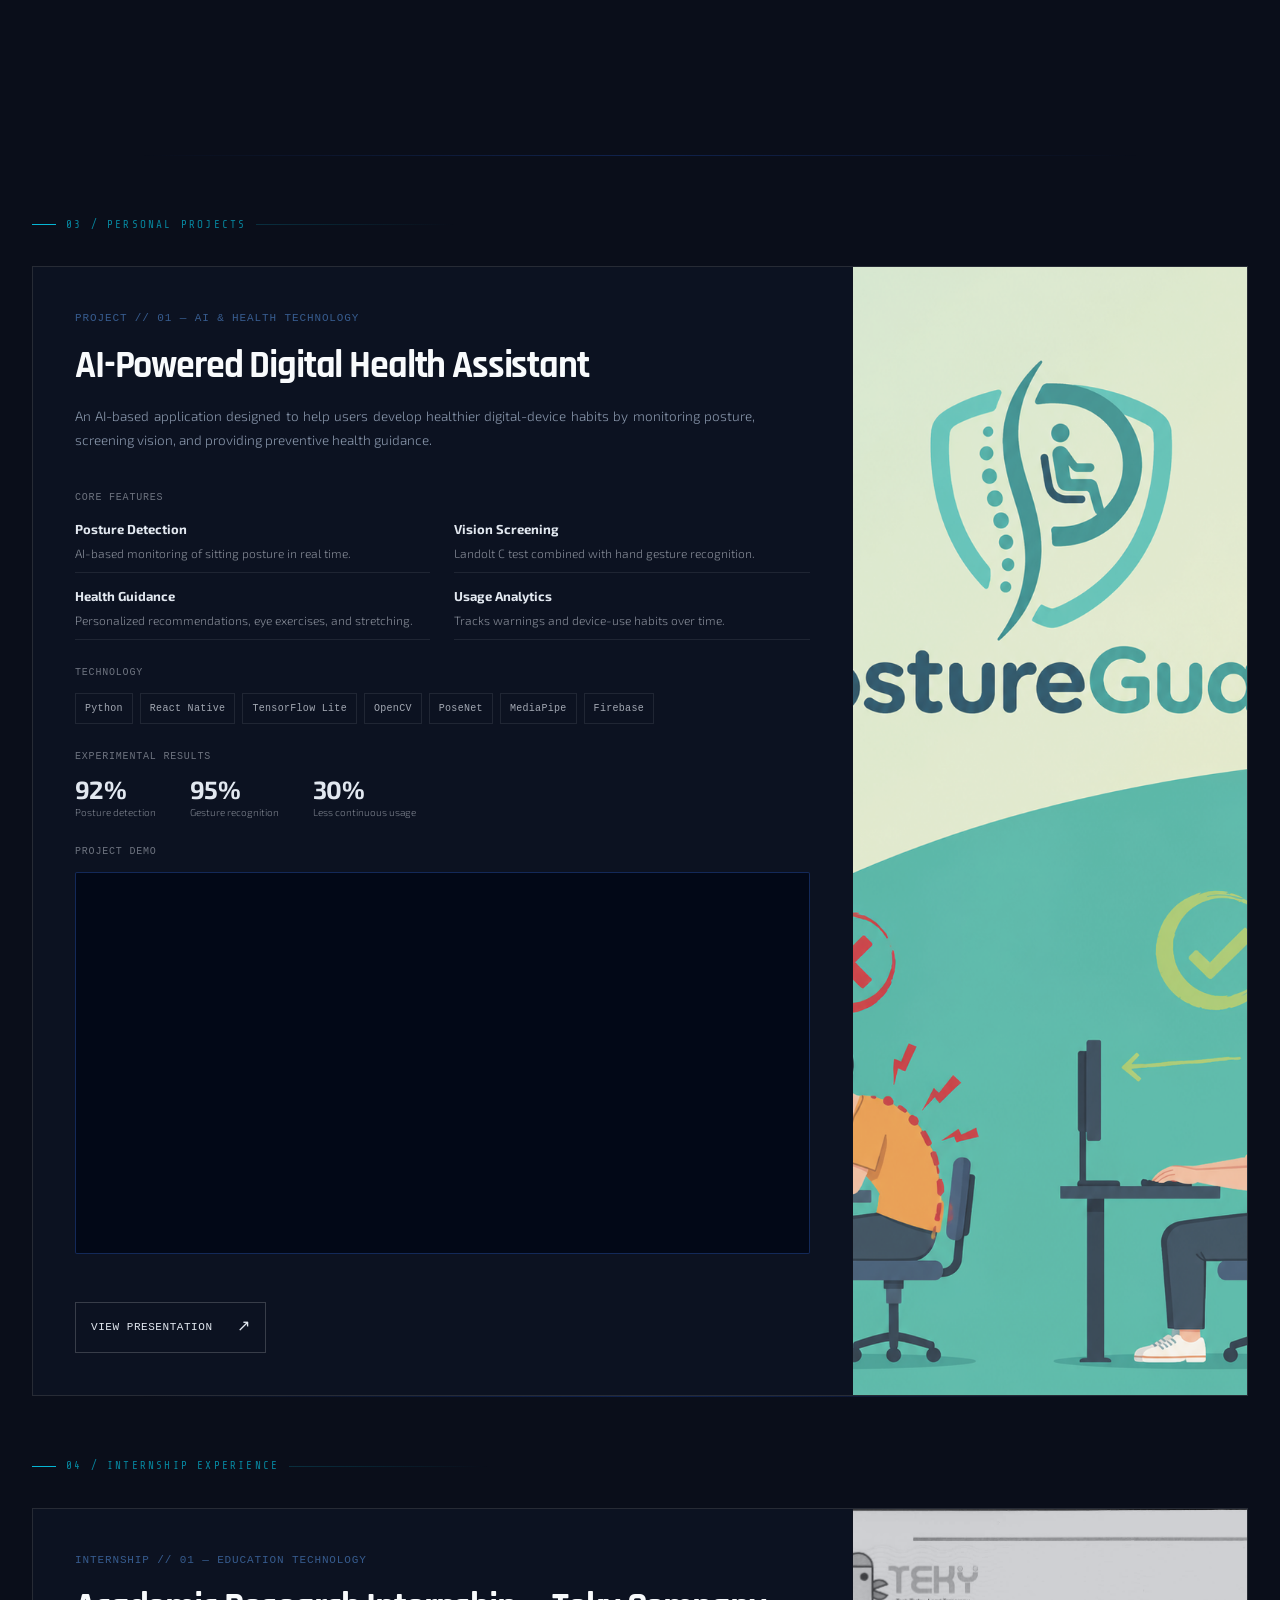
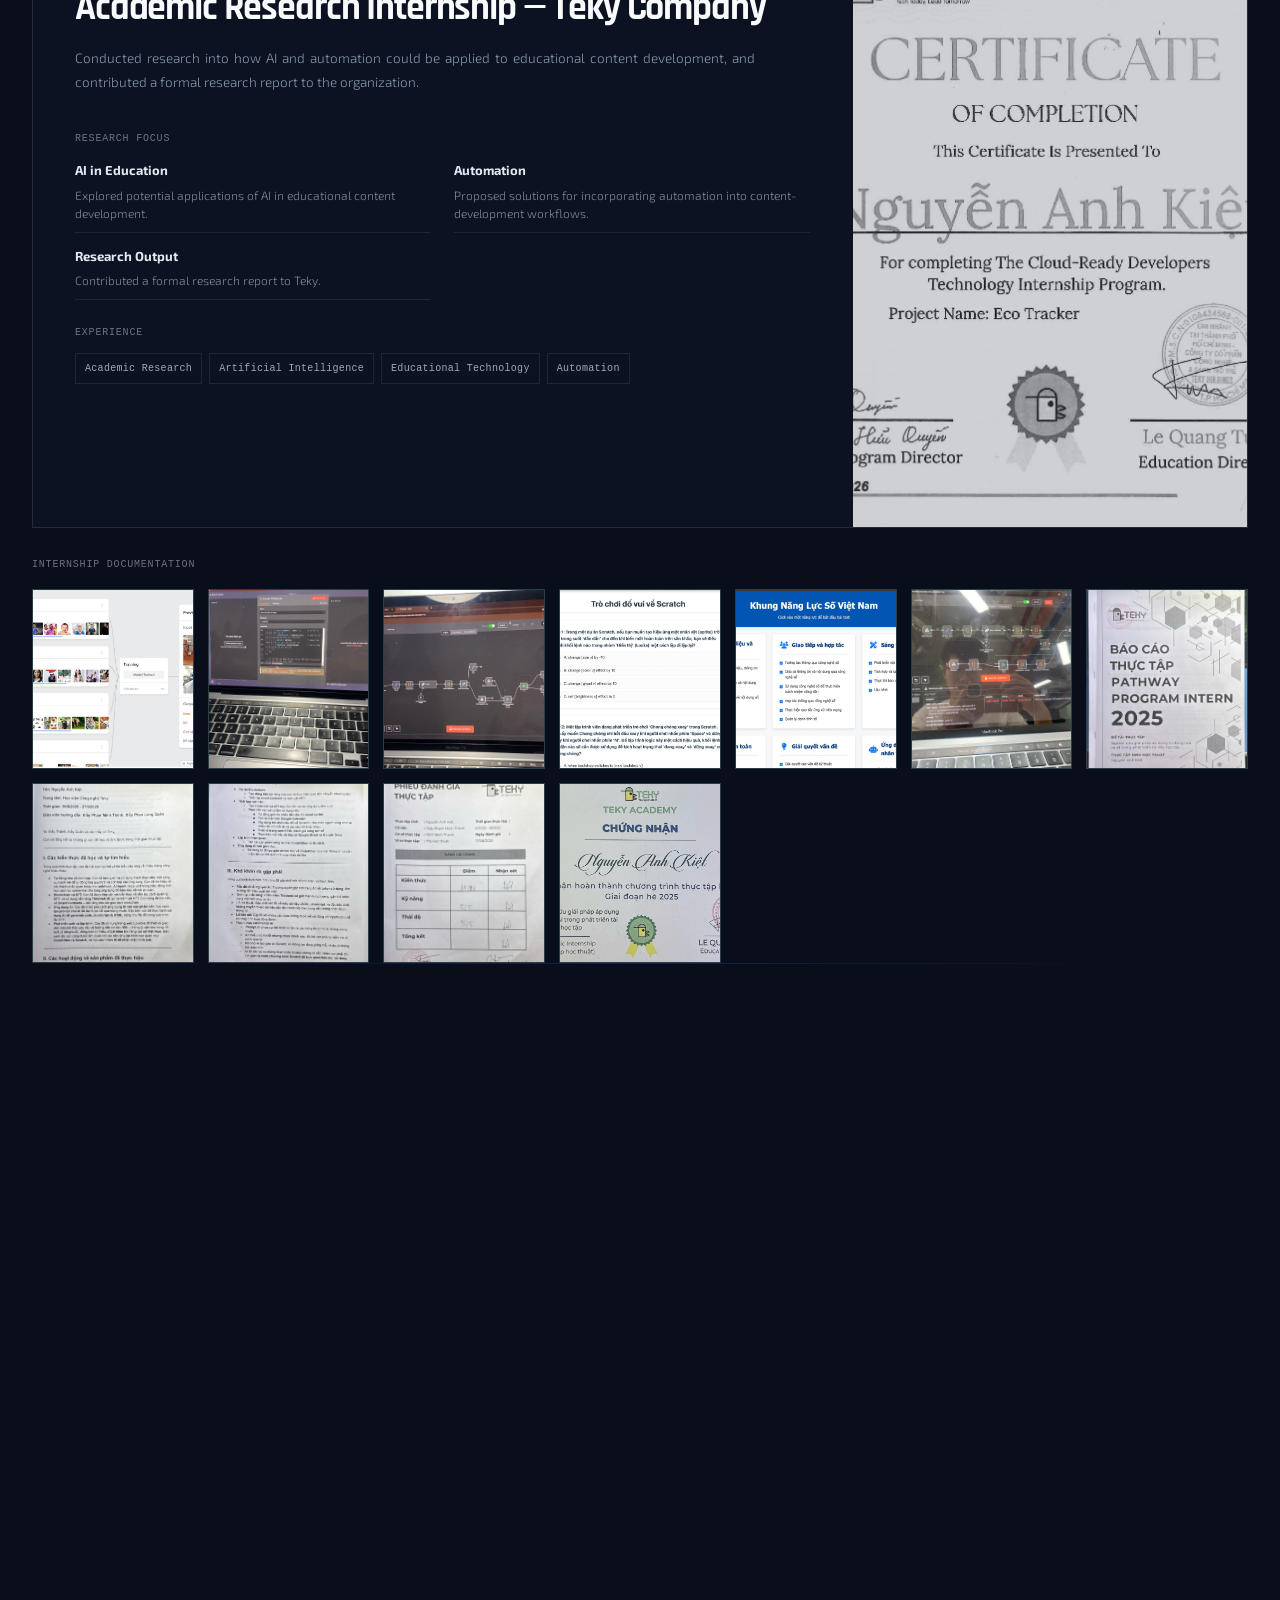
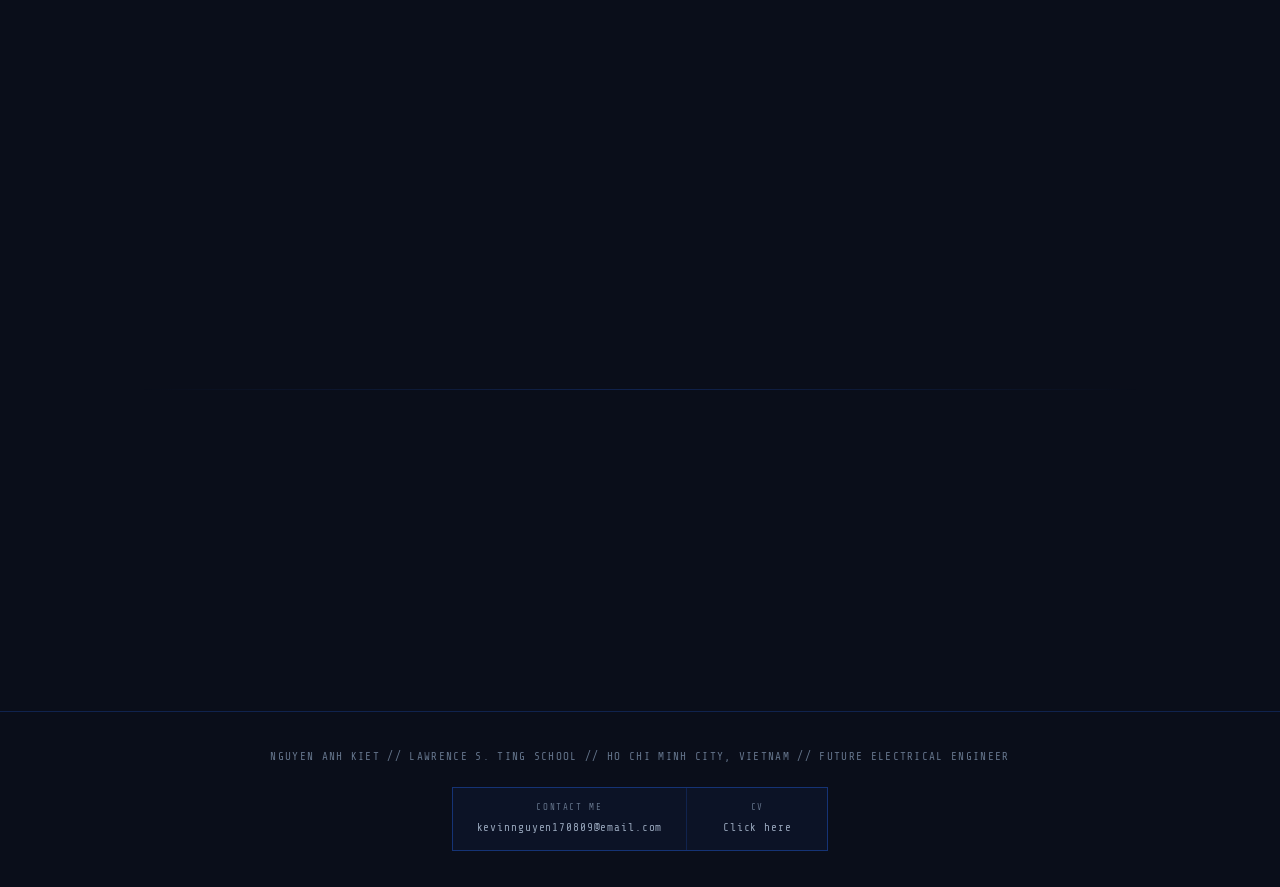
==== commit 39af87e5: "add tre em bai nao" ====
--- a/index.html
+++ b/index.html
@@ -666,6 +666,24 @@
             </div>
           </div>
 
+          <div class="activity-item open" data-index="7">
+            <div class="activity-dot"></div>
+            <div class="activity-content">
+              <div class="activity-type">Volunteer · Community Service 2026</div>
+              <h4>Volunteer Work — Vietnam Cerebral Palsy Family Association</h4>
+              <p>
+                Recognized for contributions to volunteer activities during the Children's Day 2026
+                event “Mầm Xanh Yêu Thương”, organized by the Vietnam Cerebral Palsy Family Association.
+                Supported community outreach initiatives and activities aimed at improving the well-being
+                and inclusion of children with cerebral palsy.
+              </p>
+            </div>
+            <span class="activity-toggle">▸</span>
+            <div class="activity-gallery">
+              <img src="assets/s&a/Hỗ trợ trẻ em bại não/cert_bainao.jpg" alt="Volunteer Certificate" loading="lazy" decoding="async">
+            </div>
+        </div>
+
         </div>
       </section>
 
